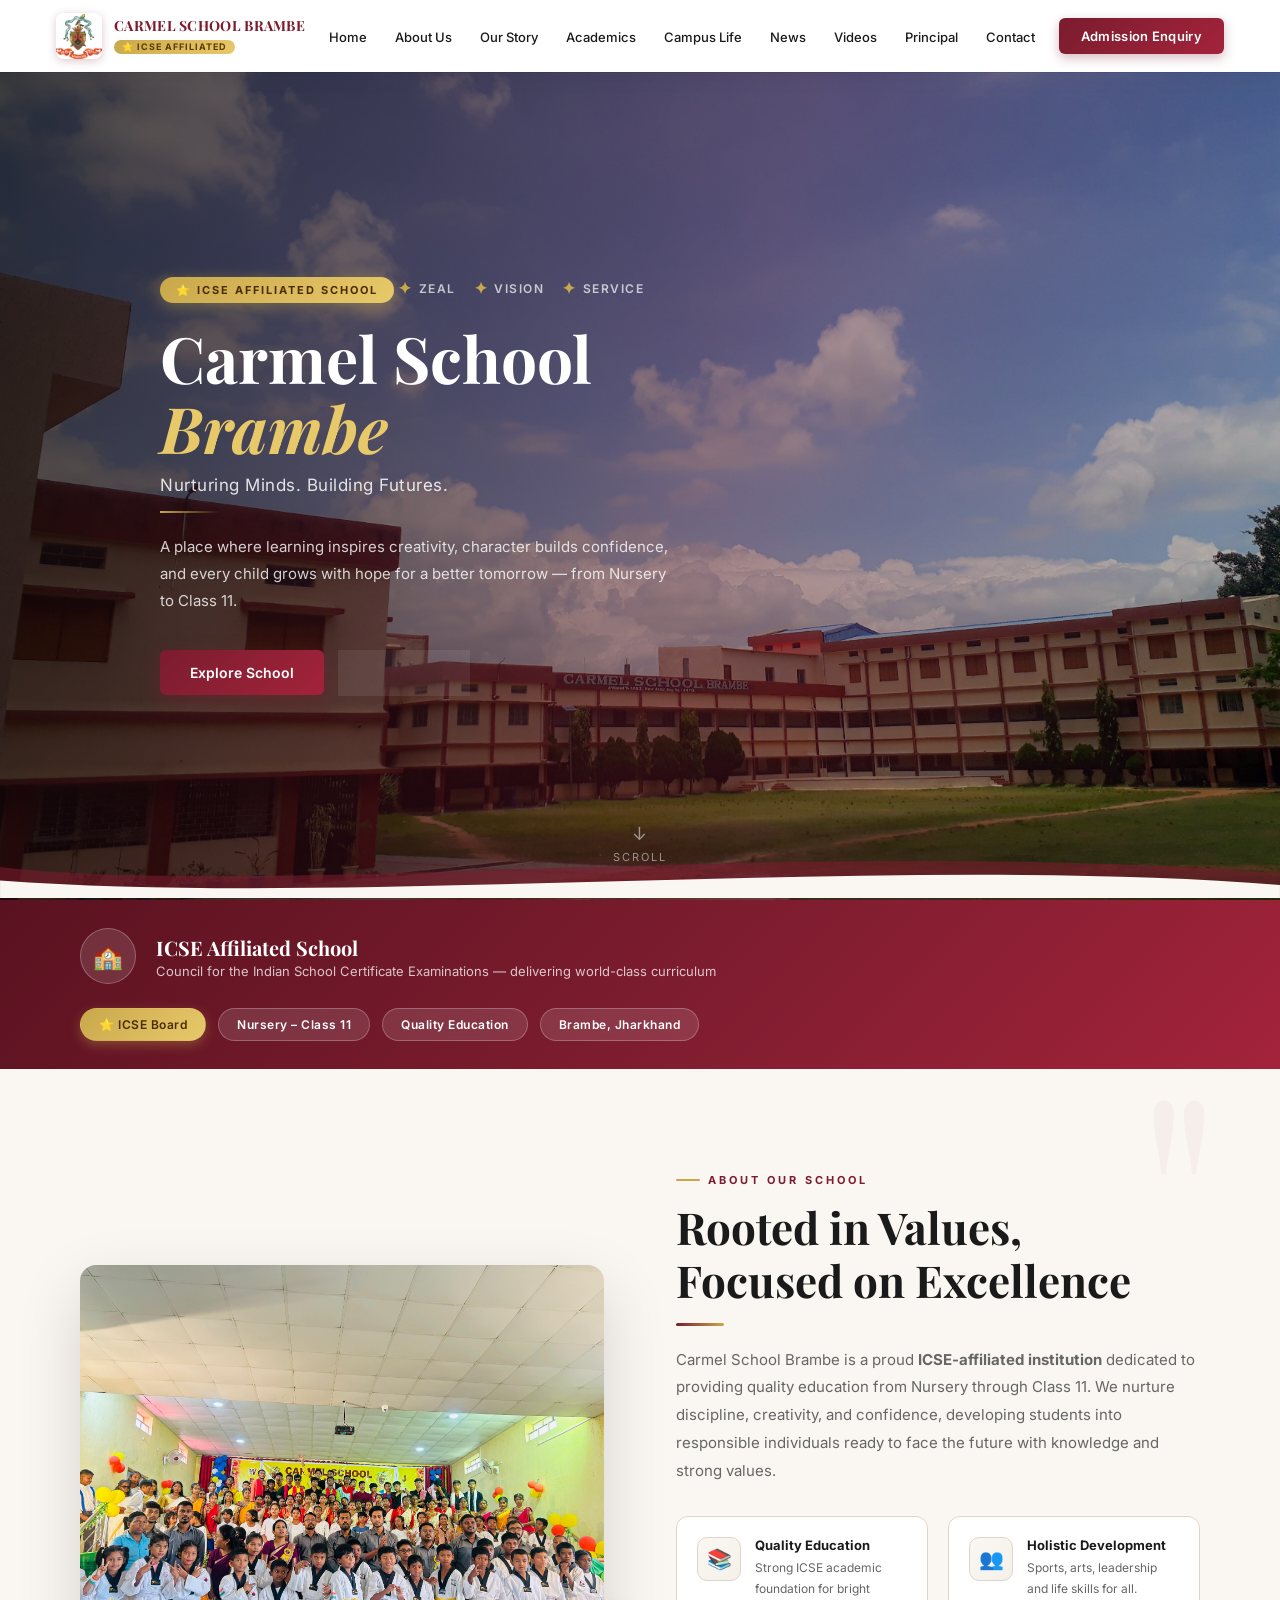
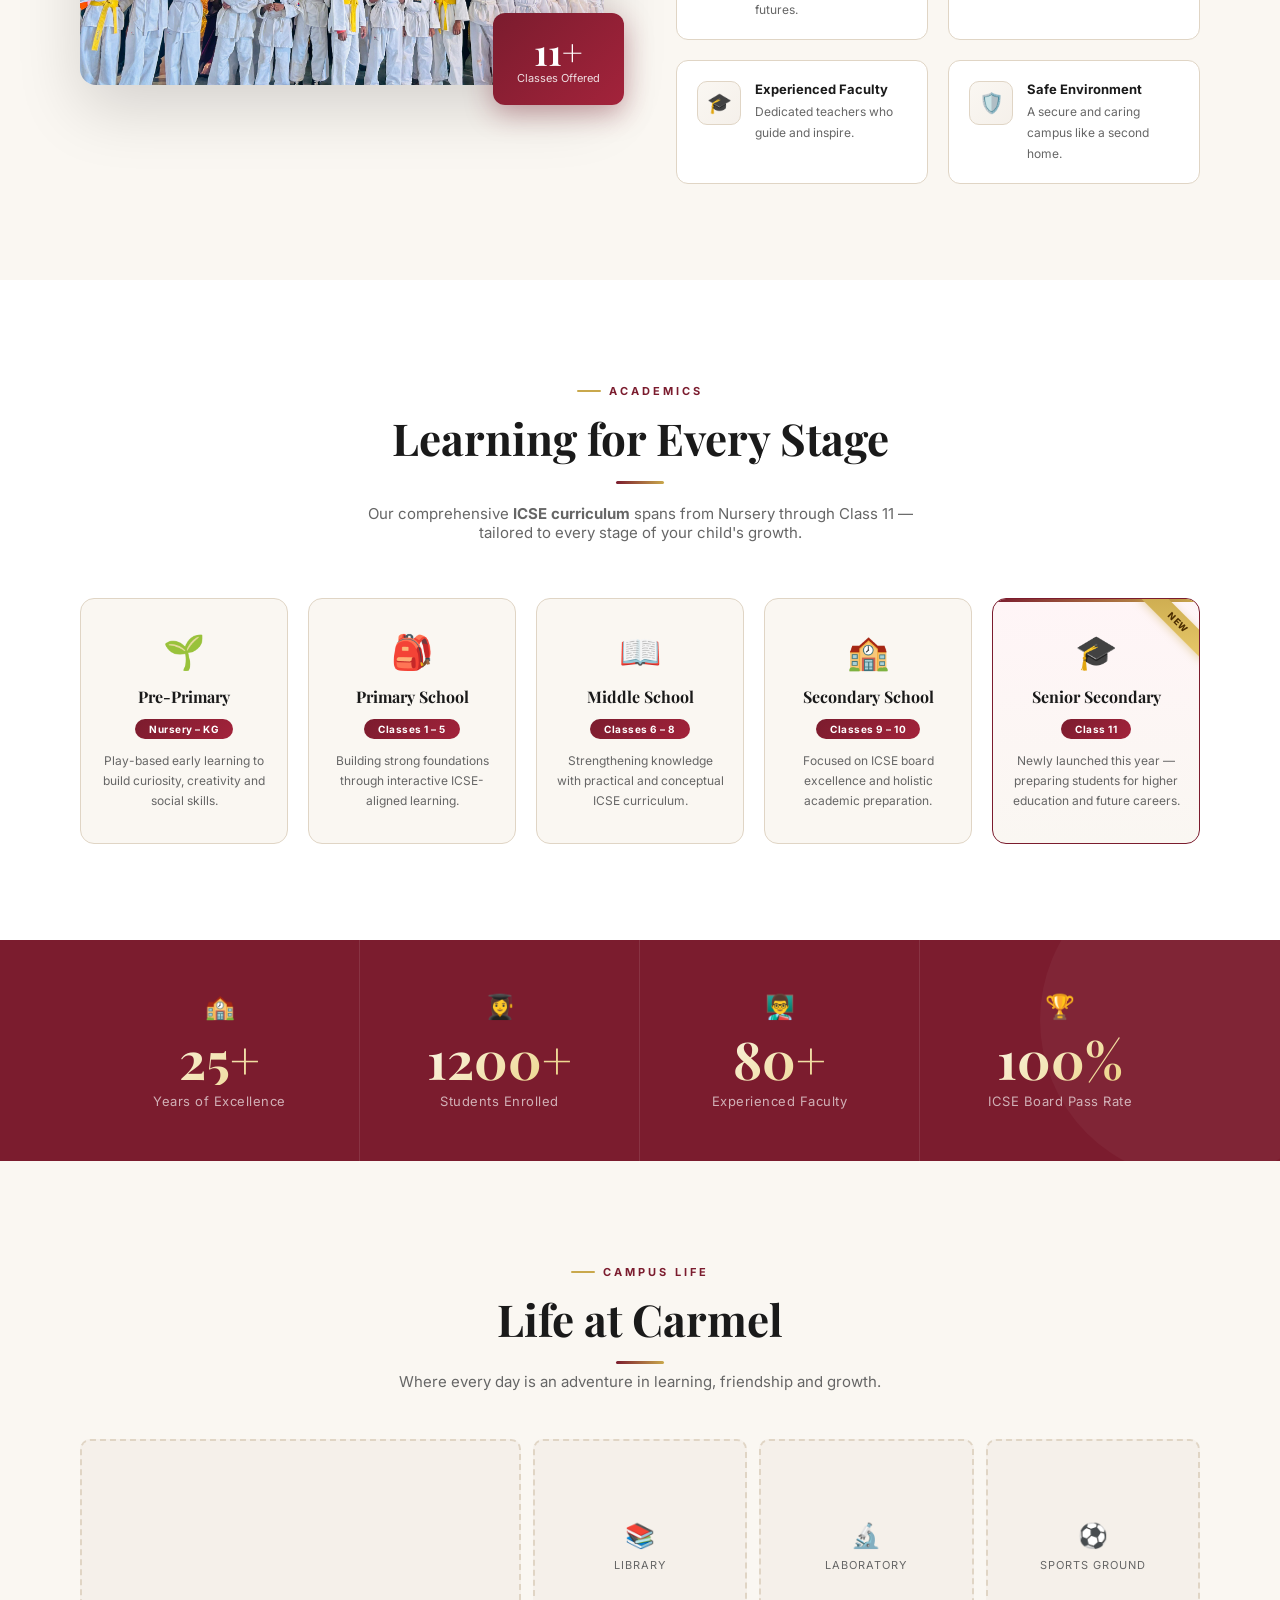
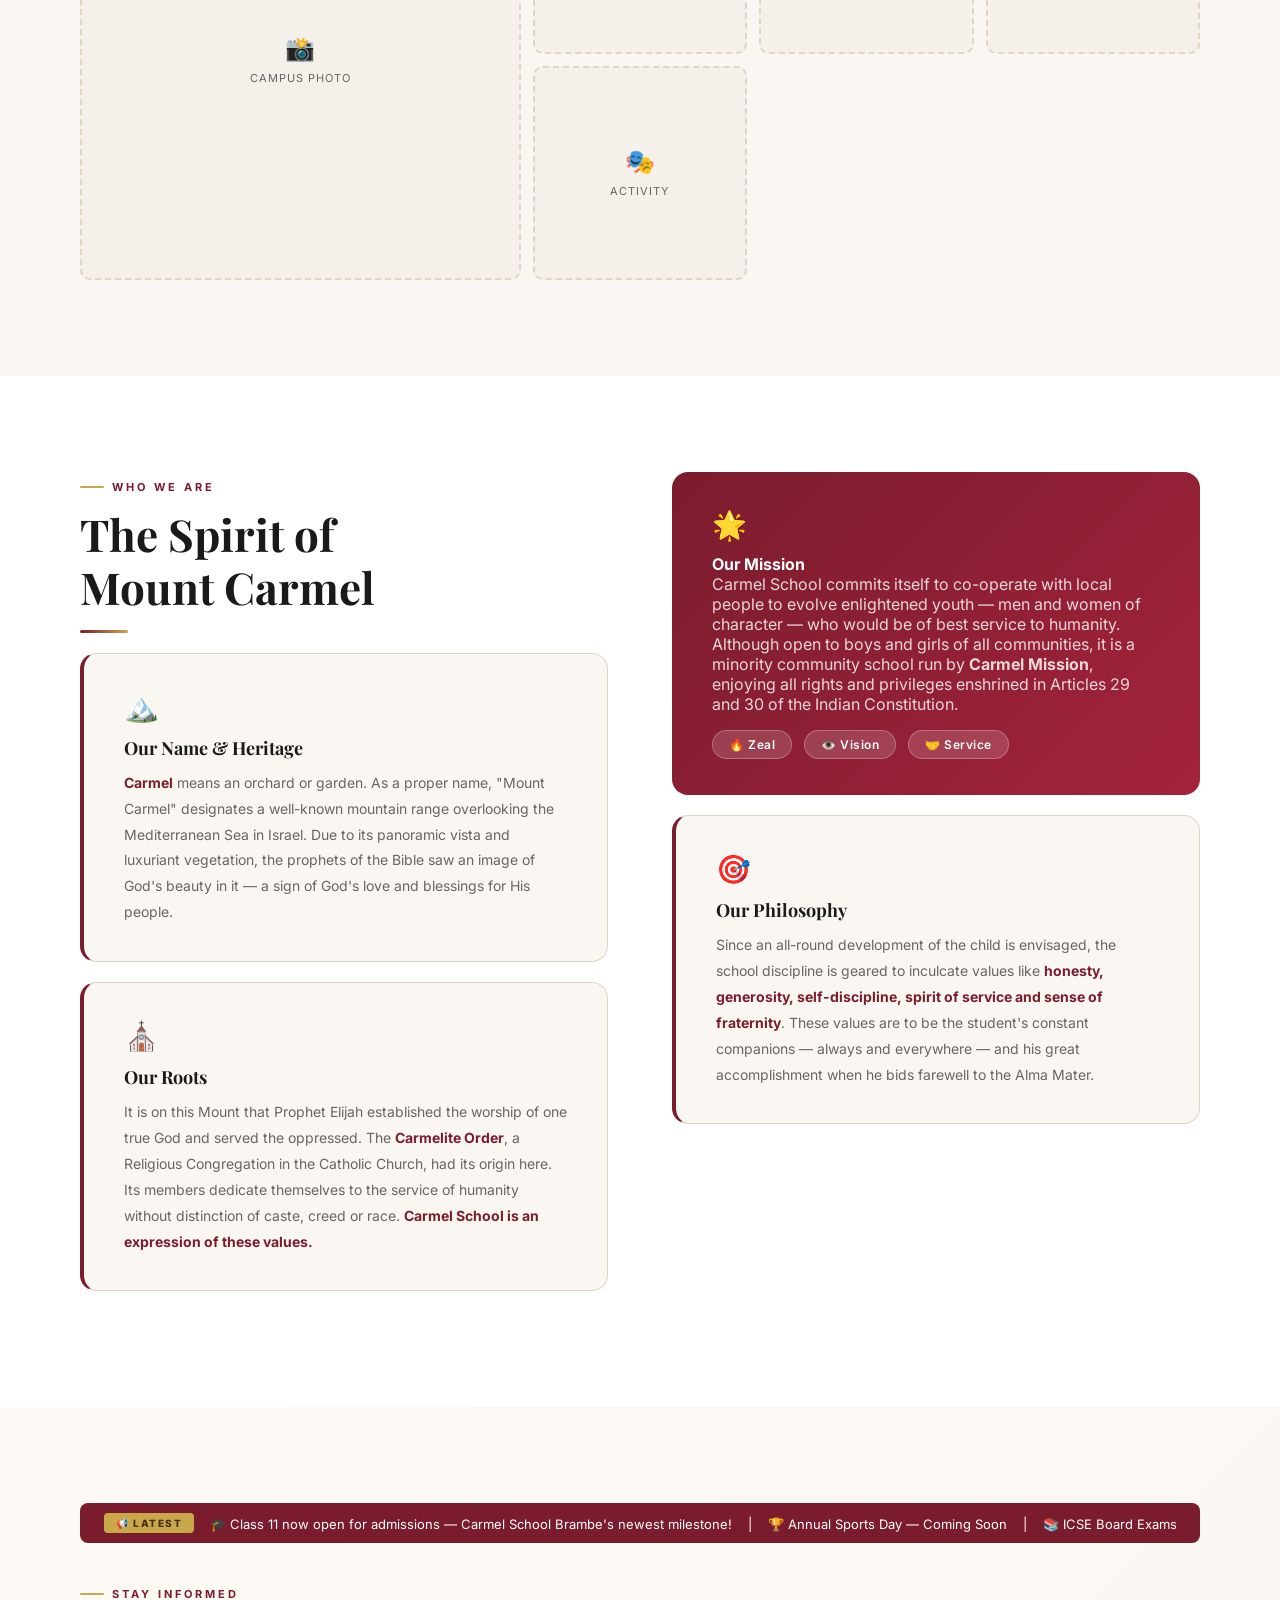
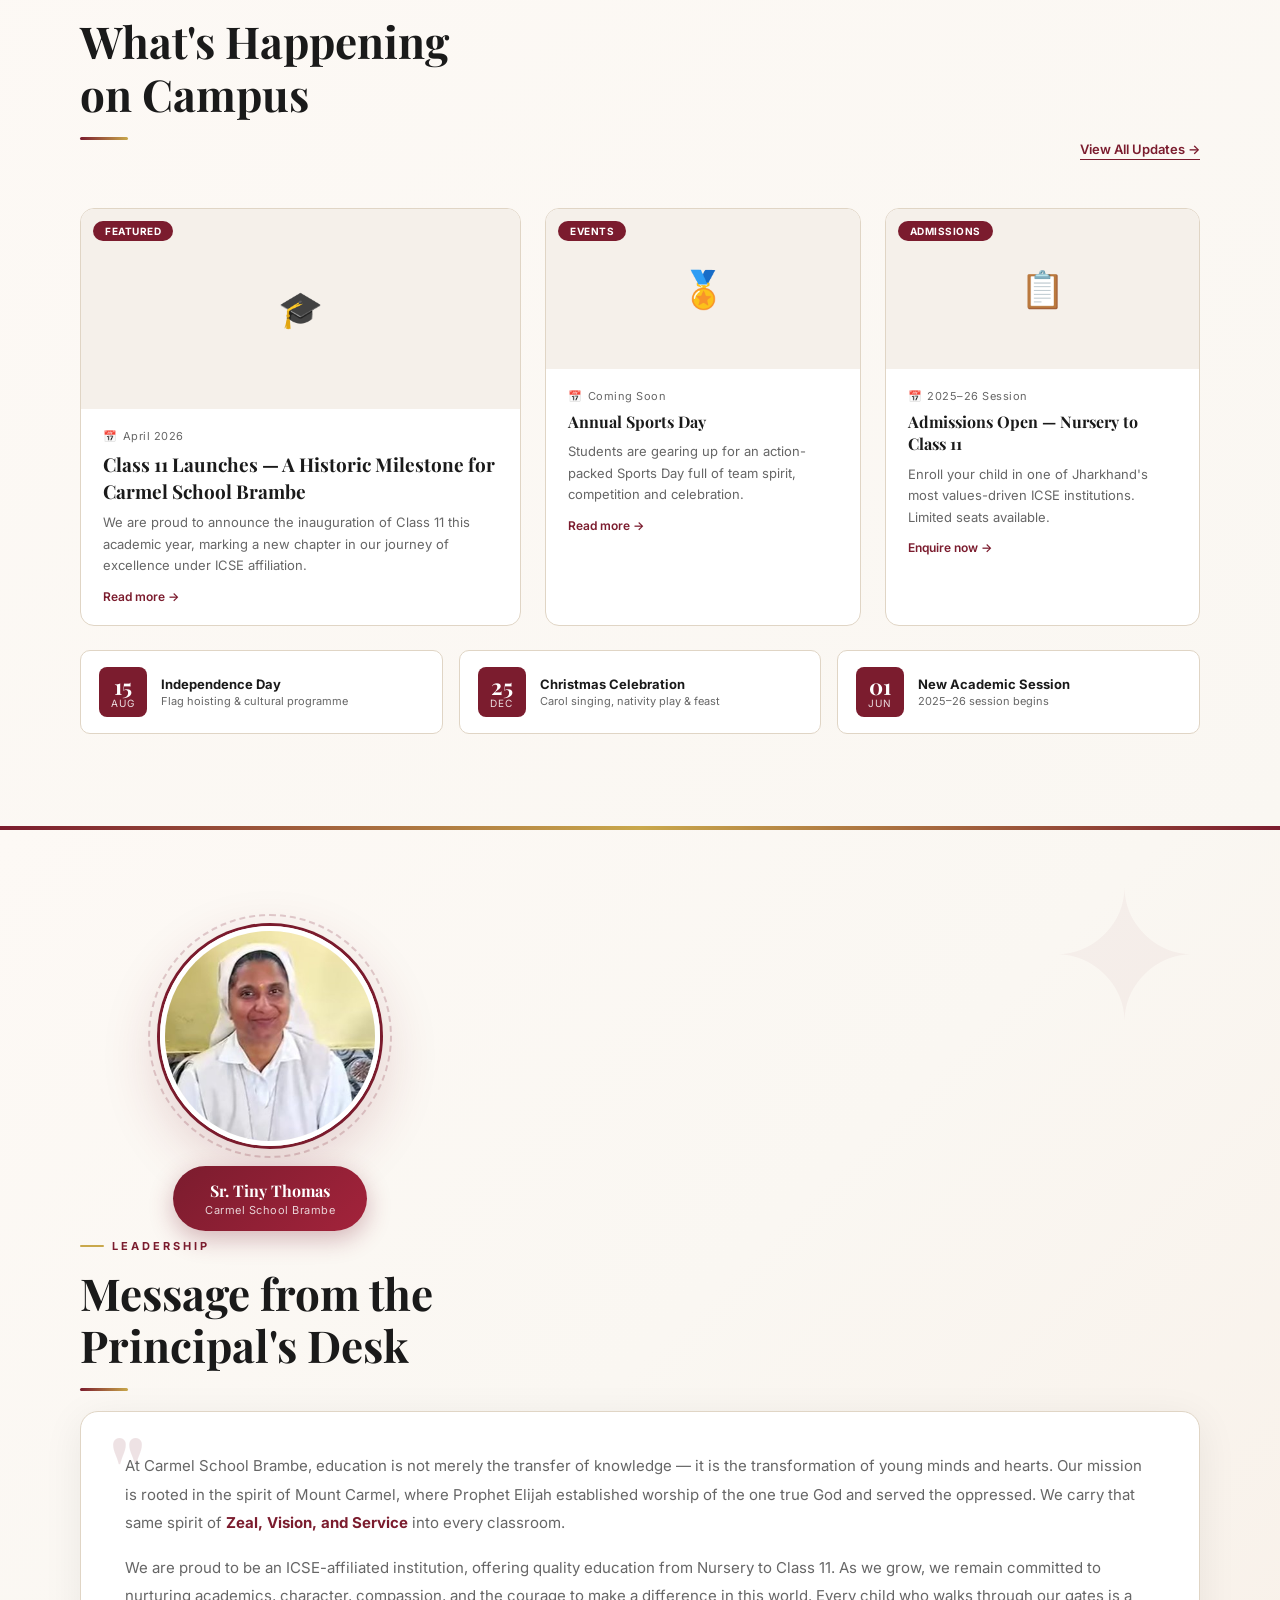
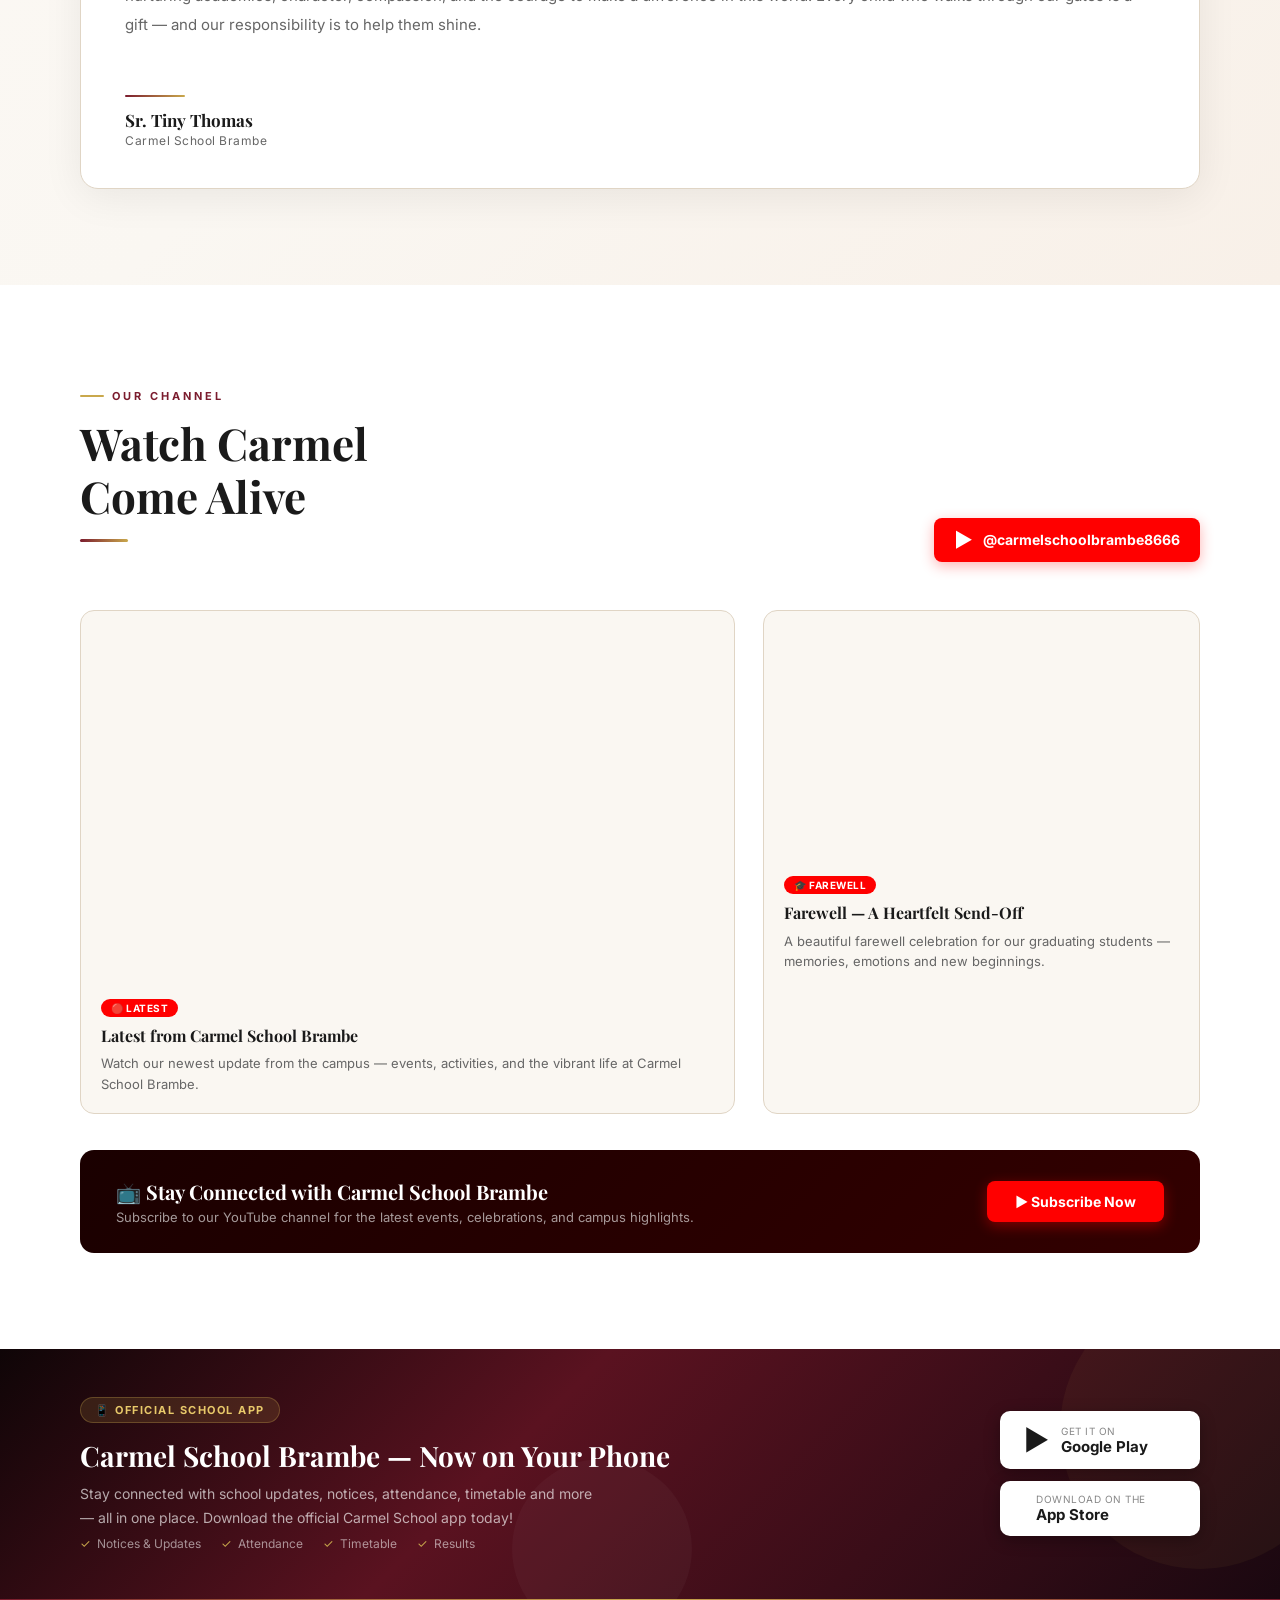
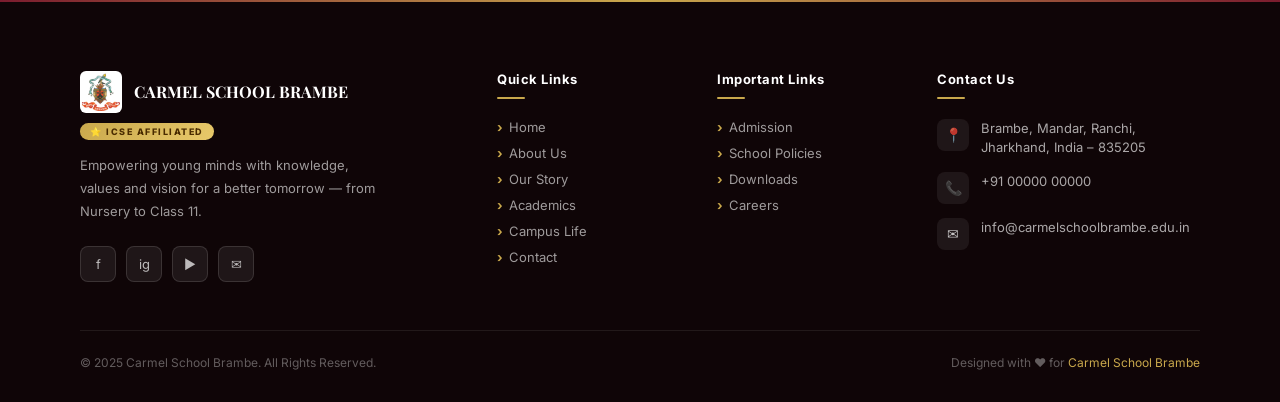
==== index.html @ dbd6d24d "Rename to index.html for GitHub Pages" ====
<!DOCTYPE html>
<html lang="en">
<head>
  <meta charset="UTF-8" />
  <meta name="viewport" content="width=device-width, initial-scale=1.0" />
  <meta name="robots" content="noindex, nofollow" />
  <title>Carmel School Brambe – ICSE | Nurturing Minds. Building Futures.</title>
  <link href="https://fonts.googleapis.com/css2?family=Playfair+Display:ital,wght@0,400;0,600;0,700;1,400&family=Inter:wght@300;400;500;600;700&display=swap" rel="stylesheet" />
  <style>
    *, *::before, *::after { box-sizing: border-box; margin: 0; padding: 0; }
    :root {
      --maroon: #7B1C2E;
      --maroon-dark: #5a1220;
      --maroon-light: #a3233b;
      --gold: #C9A84C;
      --gold-light: #e8c96a;
      --cream: #faf7f2;
      --light-bg: #f5f0ea;
      --text: #1a1a1a;
      --text-light: #666;
      --white: #ffffff;
      --border: #e0d5c5;
    }
    html { scroll-behavior: smooth; }
    body { font-family: 'Inter', sans-serif; color: var(--text); background: var(--white); overflow-x: hidden; }

    /* ── NAVBAR ── */
    nav {
      position: sticky; top: 0; z-index: 1000;
      display: flex; align-items: center; justify-content: space-between;
      padding: 0 56px; height: 72px;
      background: rgba(255,255,255,0.97);
      backdrop-filter: blur(12px);
      box-shadow: 0 1px 0 rgba(0,0,0,0.08), 0 4px 24px rgba(0,0,0,0.05);
    }
    .nav-logo { display: flex; align-items: center; gap: 12px; text-decoration: none; }
    .nav-logo-icon {
      width: 46px; height: 46px; border-radius: 8px; overflow: hidden;
      display: flex; align-items: center; justify-content: center;
      box-shadow: 0 2px 8px rgba(123,28,46,0.25);
    }
    .nav-logo-icon img { width: 100%; height: 100%; object-fit: contain; }
    .nav-logo-text { line-height: 1.2; }
    .nav-logo-text .school-name { font-family: 'Playfair Display', serif; font-size: 14px; font-weight: 700; color: var(--maroon); letter-spacing: 0.3px; }
    .nav-logo-text .tagline { font-size: 10px; color: var(--text-light); }
    .icse-pill-nav {
      display: inline-flex; align-items: center; gap: 4px;
      background: linear-gradient(135deg, var(--gold), var(--gold-light));
      color: #5a3a00; font-size: 9px; font-weight: 700;
      padding: 2px 8px; border-radius: 20px; letter-spacing: 1px;
      margin-top: 3px; text-transform: uppercase;
    }
    .nav-links { display: flex; align-items: center; gap: 28px; list-style: none; }
    .nav-links a {
      text-decoration: none; font-size: 13px; font-weight: 500;
      color: var(--text); position: relative; padding-bottom: 4px; transition: color 0.2s;
    }
    .nav-links a::after {
      content:''; position:absolute; bottom:0; left:0; width:0; height:2px;
      background: var(--maroon); border-radius: 2px; transition: width 0.25s;
    }
    .nav-links a:hover::after, .nav-links a.active::after { width: 100%; }
    .nav-links a:hover, .nav-links a.active { color: var(--maroon); }
    .btn-enquiry {
      background: linear-gradient(135deg, var(--maroon), var(--maroon-light));
      color: var(--white); padding: 10px 22px; border-radius: 6px;
      text-decoration: none; font-size: 13px; font-weight: 600;
      box-shadow: 0 4px 12px rgba(123,28,46,0.3);
      transition: all 0.2s; letter-spacing: 0.3px;
    }
    .btn-enquiry:hover { transform: translateY(-1px); box-shadow: 0 6px 18px rgba(123,28,46,0.4); }

    /* ── HERO ── */
    .hero {
      position: relative; min-height: 92vh;
      display: flex; align-items: center;
      background: url('[data-uri]') center 60% / cover no-repeat;
      overflow: hidden;
    }
    .hero-overlay {
      position: absolute; inset: 0;
      background: linear-gradient(105deg, rgba(10,5,5,0.72) 0%, rgba(90,18,32,0.45) 55%, rgba(0,0,0,0.15) 100%);
    }
    .hero-content { position: relative; z-index: 2; padding: 0 80px; max-width: 680px; }
    .hero-badge {
      display: inline-flex; align-items: center; gap-8px:;
      background: linear-gradient(135deg, var(--gold), var(--gold-light));
      color: #4a2c00; font-size: 11px; font-weight: 700;
      padding: 6px 16px; border-radius: 30px; letter-spacing: 2px;
      text-transform: uppercase; margin-bottom: 20px;
      box-shadow: 0 4px 16px rgba(201,168,76,0.4);
      animation: fadeUp 0.6s ease both;
    }
    .hero-content h1 {
      font-family: 'Playfair Display', serif;
      font-size: clamp(38px, 5.5vw, 64px); font-weight: 700;
      color: var(--white); line-height: 1.1; margin-bottom: 12px;
      animation: fadeUp 0.7s 0.1s ease both;
    }
    .hero-content h1 em { font-style: italic; color: var(--gold-light); }
    .hero-content .subtitle {
      font-size: 17px; font-weight: 400; color: rgba(255,255,255,0.85);
      margin-bottom: 16px; letter-spacing: 0.5px;
      animation: fadeUp 0.7s 0.2s ease both;
    }
    .hero-divider {
      width: 60px; height: 2px;
      background: linear-gradient(to right, var(--gold), transparent);
      margin-bottom: 20px; animation: fadeUp 0.7s 0.25s ease both;
    }
    .hero-content p {
      font-size: 15px; color: rgba(255,255,255,0.8); line-height: 1.8;
      margin-bottom: 36px; animation: fadeUp 0.7s 0.3s ease both; max-width: 520px;
    }
    .hero-btns { display: flex; gap: 14px; animation: fadeUp 0.7s 0.4s ease both; flex-wrap: wrap; }
    .btn-primary {
      background: linear-gradient(135deg, var(--maroon), var(--maroon-light));
      color: var(--white); padding: 14px 30px; border-radius: 6px;
      text-decoration: none; font-size: 14px; font-weight: 600;
      box-shadow: 0 6px 20px rgba(123,28,46,0.45); transition: all 0.2s;
    }
    .btn-primary:hover { transform: translateY(-2px); box-shadow: 0 8px 28px rgba(123,28,46,0.55); }
    .btn-outline {
      border: 1.5px solid rgba(255,255,255,0.7); color: var(--white);
      padding: 13px 28px; border-radius: 6px; text-decoration: none;
      font-size: 14px; font-weight: 500; transition: all 0.2s;
      backdrop-filter: blur(4px); background: rgba(255,255,255,0.08);
    }
    .btn-outline:hover { background: rgba(255,255,255,0.18); border-color: var(--white); }
    .hero-scroll-hint {
      position: absolute; bottom: 36px; left: 50%; transform: translateX(-50%);
      z-index: 2; display: flex; flex-direction: column; align-items: center; gap: 6px;
      color: rgba(255,255,255,0.5); font-size: 11px; letter-spacing: 2px; text-transform: uppercase;
      animation: bounce 2s infinite;
    }
    .hero-scroll-hint span { font-size: 18px; }
    .hero-wave {
      position: absolute; bottom: -2px; left: 0; width: 100%; z-index: 2;
    }
    @keyframes fadeUp { from { opacity:0; transform: translateY(28px); } to { opacity:1; transform: none; } }
    @keyframes bounce { 0%,100% { transform: translateX(-50%) translateY(0); } 50% { transform: translateX(-50%) translateY(-6px); } }

    /* ── ICSE BANNER ── */
    .icse-banner {
      background: linear-gradient(135deg, var(--maroon-dark) 0%, var(--maroon) 50%, var(--maroon-light) 100%);
      padding: 28px 80px;
      display: flex; align-items: center; justify-content: space-between; gap: 24px;
      flex-wrap: wrap;
    }
    .icse-banner-left { display: flex; align-items: center; gap: 20px; }
    .icse-icon {
      width: 56px; height: 56px; background: rgba(255,255,255,0.12);
      border-radius: 50%; display: flex; align-items: center; justify-content: center;
      font-size: 24px; border: 1.5px solid rgba(255,255,255,0.25);
    }
    .icse-banner h3 { font-family: 'Playfair Display', serif; font-size: 20px; color: var(--white); margin-bottom: 2px; }
    .icse-banner p { font-size: 13px; color: rgba(255,255,255,0.75); }
    .icse-badges { display: flex; gap: 12px; flex-wrap: wrap; }
    .icse-badge {
      background: rgba(255,255,255,0.12); border: 1px solid rgba(255,255,255,0.25);
      color: var(--white); font-size: 12px; font-weight: 600;
      padding: 8px 18px; border-radius: 30px; letter-spacing: 0.5px;
      backdrop-filter: blur(4px);
    }
    .icse-badge.gold {
      background: linear-gradient(135deg, var(--gold), var(--gold-light));
      color: #4a2c00; border-color: transparent;
      box-shadow: 0 4px 12px rgba(201,168,76,0.35);
    }

    /* ── SECTIONS SHARED ── */
    section { padding: 96px 80px; }
    .section-label {
      display: inline-flex; align-items: center; gap: 8px;
      font-size: 11px; font-weight: 700; letter-spacing: 3px;
      text-transform: uppercase; color: var(--maroon); margin-bottom: 14px;
    }
    .section-label::before {
      content:''; display:inline-block; width:24px; height:2px; background: var(--gold); border-radius: 2px;
    }
    h2.section-title {
      font-family: 'Playfair Display', serif;
      font-size: clamp(28px, 3.5vw, 44px); font-weight: 700;
      color: var(--text); line-height: 1.2; margin-bottom: 16px;
    }
    .title-underline {
      width: 48px; height: 3px; border-radius: 2px;
      background: linear-gradient(to right, var(--maroon), var(--gold));
      margin-bottom: 20px;
    }

    /* ── ABOUT ── */
    .about { background: var(--cream); position: relative; overflow: hidden; }
    .about::before {
      content: '"'; position: absolute; top: -20px; right: 60px;
      font-family: 'Playfair Display', serif; font-size: 280px; color: rgba(123,28,46,0.04);
      line-height: 1; pointer-events: none;
    }
    .about-inner { display: grid; grid-template-columns: 1fr 1fr; gap: 72px; align-items: center; position: relative; }
    .about-image-wrap { position: relative; }
    .about-image {
      border-radius: 16px; overflow: hidden; height: 420px;
      box-shadow: 0 24px 64px rgba(0,0,0,0.15);
    }
    .about-image img { width: 100%; height: 100%; object-fit: cover; }
    .about-image-badge {
      position: absolute; bottom: -20px; right: -20px;
      background: linear-gradient(135deg, var(--maroon), var(--maroon-light));
      color: var(--white); padding: 20px 24px; border-radius: 12px;
      box-shadow: 0 8px 28px rgba(123,28,46,0.4); text-align: center;
    }
    .about-image-badge .num { font-family: 'Playfair Display', serif; font-size: 36px; font-weight: 700; line-height: 1; }
    .about-image-badge .lbl { font-size: 11px; opacity: 0.85; margin-top: 2px; }
    .about-text p { font-size: 15px; color: var(--text-light); line-height: 1.85; margin-bottom: 32px; }
    .about-features { display: grid; grid-template-columns: 1fr 1fr; gap: 20px; }
    .feature-item {
      background: var(--white); padding: 20px; border-radius: 12px;
      border: 1px solid var(--border); transition: all 0.25s;
      display: flex; align-items: flex-start; gap: 14px;
    }
    .feature-item:hover { transform: translateY(-3px); box-shadow: 0 8px 24px rgba(0,0,0,0.08); border-color: var(--maroon); }
    .feature-icon {
      width: 44px; height: 44px; background: linear-gradient(135deg, var(--cream), var(--light-bg));
      border-radius: 10px; display: flex; align-items: center; justify-content: center;
      font-size: 20px; flex-shrink: 0; border: 1px solid var(--border);
    }
    .feature-item strong { font-size: 13px; font-weight: 700; color: var(--text); display: block; margin-bottom: 3px; }
    .feature-item span { font-size: 12px; color: var(--text-light); line-height: 1.5; }

    /* ── ACADEMICS ── */
    .academics { background: var(--white); text-align: center; }
    .academics-header { max-width: 600px; margin: 0 auto 56px; }
    .academics-header .title-underline { margin: 0 auto 20px; }
    .academics-grid { display: grid; grid-template-columns: repeat(5, 1fr); gap: 20px; margin-bottom: 0; }
    .academic-card {
      background: var(--cream); border-radius: 14px; padding: 32px 18px;
      text-align: center; border: 1.5px solid var(--border);
      transition: all 0.25s; position: relative; overflow: hidden;
    }
    .academic-card::before {
      content:''; position:absolute; top:0; left:0; right:0; height:3px;
      background: linear-gradient(to right, var(--maroon), var(--gold));
      opacity: 0; transition: opacity 0.25s;
    }
    .academic-card:hover { transform: translateY(-5px); box-shadow: 0 16px 40px rgba(0,0,0,0.1); border-color: var(--maroon); }
    .academic-card:hover::before { opacity: 1; }
    .academic-card.new-card { border-color: var(--maroon); background: linear-gradient(to bottom, #fff5f7, var(--cream)); }
    .academic-card.new-card::before { opacity: 1; }
    .new-ribbon {
      position: absolute; top: 14px; right: -24px;
      background: linear-gradient(135deg, var(--gold), var(--gold-light));
      color: #4a2c00; font-size: 9px; font-weight: 800;
      padding: 4px 32px; transform: rotate(45deg);
      letter-spacing: 1px; text-transform: uppercase;
      box-shadow: 0 2px 8px rgba(201,168,76,0.4);
    }
    .card-icon { font-size: 34px; margin-bottom: 14px; }
    .academic-card h3 { font-family: 'Playfair Display', serif; font-size: 16px; font-weight: 700; margin-bottom: 10px; color: var(--text); }
    .class-badge {
      display: inline-block;
      background: linear-gradient(135deg, var(--maroon), var(--maroon-light));
      color: var(--white); font-size: 10px; font-weight: 700;
      padding: 4px 14px; border-radius: 20px; margin-bottom: 12px; letter-spacing: 0.5px;
    }
    .academic-card p { font-size: 12px; color: var(--text-light); line-height: 1.65; }

    /* ── STATS ── */
    .stats-section { background: var(--maroon); padding: 0 80px; position: relative; overflow: hidden; }
    .stats-section::before {
      content:''; position:absolute; top:-80px; right:-80px;
      width:320px; height:320px; border-radius:50%;
      background: rgba(255,255,255,0.04);
    }
    .stats-inner { display: grid; grid-template-columns: repeat(4,1fr); }
    .stat-item {
      padding: 52px 24px; text-align: center;
      border-right: 1px solid rgba(255,255,255,0.1); position: relative;
    }
    .stat-item:last-child { border-right: none; }
    .stat-num {
      font-family: 'Playfair Display', serif; font-size: 52px; font-weight: 700;
      color: var(--white); line-height: 1;
      background: linear-gradient(135deg, #fff, var(--gold-light));
      -webkit-background-clip: text; -webkit-text-fill-color: transparent; background-clip: text;
    }
    .stat-label { font-size: 13px; color: rgba(255,255,255,0.65); margin-top: 8px; letter-spacing: 0.5px; }
    .stat-icon { font-size: 24px; margin-bottom: 12px; }

    /* ── CAMPUS LIFE ── */
    .campus { background: var(--cream); }
    .campus-header { text-align: center; margin-bottom: 48px; }
    .campus-header .title-underline { margin: 0 auto; }
    .gallery-grid { display: grid; grid-template-columns: repeat(5,1fr); gap: 12px; }
    .gallery-item {
      background: var(--light-bg); border-radius: 10px;
      aspect-ratio: 1; overflow: hidden; position: relative;
      border: 2px dashed var(--border); cursor: pointer;
      transition: transform 0.25s, box-shadow 0.25s;
    }
    .gallery-item:first-child { grid-column: span 2; grid-row: span 2; aspect-ratio: auto; }
    .gallery-item:hover { transform: scale(1.02); box-shadow: 0 8px 24px rgba(0,0,0,0.12); }
    .gallery-item img { width: 100%; height: 100%; object-fit: cover; display: block; }
    .gallery-placeholder {
      width: 100%; height: 100%; min-height: 160px;
      display: flex; flex-direction: column; align-items: center; justify-content: center; gap: 8px;
    }
    .gallery-placeholder span { font-size: 24px; }
    .gallery-placeholder p { font-size: 11px; color: var(--text-light); letter-spacing: 1px; text-transform: uppercase; }
    .gallery-overlay {
      position: absolute; inset: 0; background: rgba(123,28,46,0.7);
      display: flex; align-items: center; justify-content: center;
      opacity: 0; transition: opacity 0.25s;
    }
    .gallery-item:hover .gallery-overlay { opacity: 1; }
    .gallery-overlay span { font-size: 28px; }

    /* ── FOOTER ── */
    footer {
      background: #0f0507;
      color: rgba(255,255,255,0.75); padding: 72px 80px 32px;
      position: relative; overflow: hidden;
    }
    footer::before {
      content:''; position:absolute; top:0; left:0; right:0; height:3px;
      background: linear-gradient(to right, var(--maroon), var(--gold), var(--maroon));
    }
    .footer-grid { display: grid; grid-template-columns: 2.2fr 1fr 1fr 1.6fr; gap: 56px; margin-bottom: 48px; }
    .footer-brand .logo-row { display: flex; align-items: center; gap: 12px; margin-bottom: 6px; }
    .footer-brand .logo-row img { width: 42px; height: 42px; object-fit: contain; border-radius: 6px; background: white; padding: 2px; }
    .footer-brand .school-name { font-family: 'Playfair Display', serif; font-size: 16px; font-weight: 700; color: var(--white); }
    .footer-brand .icse-tag {
      display: inline-block; background: linear-gradient(135deg, var(--gold), var(--gold-light));
      color: #4a2c00; font-size: 9px; font-weight: 800;
      padding: 3px 10px; border-radius: 20px; letter-spacing: 1.5px; margin-bottom: 14px;
    }
    .footer-brand p { font-size: 13px; line-height: 1.8; color: rgba(255,255,255,0.6); margin-bottom: 22px; max-width: 300px; }
    .social-links { display: flex; gap: 10px; }
    .social-link {
      width: 36px; height: 36px;
      background: rgba(255,255,255,0.07); border: 1px solid rgba(255,255,255,0.12);
      border-radius: 8px; display: flex; align-items: center; justify-content: center;
      font-size: 13px; text-decoration: none; color: rgba(255,255,255,0.7);
      transition: all 0.2s;
    }
    .social-link:hover { background: var(--maroon); border-color: var(--maroon); color: var(--white); transform: translateY(-2px); }
    .footer-col h4 { font-size: 13px; font-weight: 700; color: var(--white); margin-bottom: 20px; letter-spacing: 0.5px; position: relative; padding-bottom: 12px; }
    .footer-col h4::after { content:''; position:absolute; bottom:0; left:0; width:28px; height:2px; background: var(--gold); border-radius:2px; }
    .footer-col ul { list-style: none; }
    .footer-col ul li { margin-bottom: 10px; }
    .footer-col ul li a {
      text-decoration: none; font-size: 13px; color: rgba(255,255,255,0.6);
      transition: all 0.2s; display: flex; align-items: center; gap: 6px;
    }
    .footer-col ul li a::before { content:'›'; color: var(--gold); font-weight: 700; }
    .footer-col ul li a:hover { color: var(--white); padding-left: 4px; }
    .contact-item { display: flex; gap: 12px; align-items: flex-start; margin-bottom: 14px; }
    .contact-icon {
      width: 32px; height: 32px; background: rgba(255,255,255,0.07);
      border-radius: 8px; display: flex; align-items: center; justify-content: center;
      font-size: 14px; flex-shrink: 0;
    }
    .contact-item p { font-size: 13px; color: rgba(255,255,255,0.65); line-height: 1.5; }
    .footer-bottom {
      border-top: 1px solid rgba(255,255,255,0.08); padding-top: 24px;
      display: flex; justify-content: space-between; align-items: center;
      font-size: 12px; color: rgba(255,255,255,0.35);
    }
    .footer-bottom a { color: var(--gold); text-decoration: none; }

    /* ── RESPONSIVE ── */
    @media (max-width: 1024px) {
      nav, section, footer { padding-left: 32px; padding-right: 32px; }
      .icse-banner, .stats-section { padding-left: 32px; padding-right: 32px; }
      .hero-content { padding: 0 40px; }
      .about-inner { gap: 40px; }
      .academics-grid { grid-template-columns: repeat(3,1fr); }
      .stats-inner { grid-template-columns: repeat(2,1fr); }
      .footer-grid { grid-template-columns: 1fr 1fr; gap: 36px; }
    }
    @media (max-width: 768px) {
      nav { padding: 0 20px; }
      .nav-links { display: none; }
      section { padding: 60px 20px; }
      .hero-content { padding: 0 24px; }
      .icse-banner { padding: 24px 20px; flex-direction: column; text-align: center; }
      .about-inner { grid-template-columns: 1fr; }
      .about-image-badge { right: 10px; bottom: -16px; }
      .academics-grid { grid-template-columns: repeat(2,1fr); }
      .stats-inner { grid-template-columns: repeat(2,1fr); }
      .stats-section { padding: 0 20px; }
      .gallery-grid { grid-template-columns: repeat(3,1fr); }
      .gallery-item:first-child { grid-column: span 1; grid-row: span 1; }
      .footer-grid { grid-template-columns: 1fr; gap: 32px; }
      footer { padding: 48px 20px 28px; }
      .footer-bottom { flex-direction: column; gap: 8px; text-align: center; }
    }

    /* ── PRINCIPAL SECTION ── */
    .principal-section {
      background: linear-gradient(135deg, #fdf9f5 0%, var(--cream) 50%, #f8f0e8 100%);
      padding: 96px 80px; position: relative; overflow: hidden;
    }
    .principal-section::before {
      content: '✦'; position: absolute; top: 40px; right: 80px;
      font-size: 180px; color: rgba(123,28,46,0.04); line-height: 1; pointer-events: none;
      font-family: serif;
    }
    .principal-inner { display: grid; grid-template-columns: 380px 1fr; gap: 80px; align-items: center; }
    .principal-image-col { display: flex; flex-direction: column; align-items: center; gap: 32px; }
    .principal-photo-wrap { position: relative; display: flex; flex-direction: column; align-items: center; }
    .principal-photo-ring {
      position: absolute; top: -12px; left: 50%; transform: translateX(-50%);
      width: 244px; height: 244px; border-radius: 50%;
      border: 2px dashed rgba(123,28,46,0.2);
      animation: spin 20s linear infinite;
    }
    .principal-photo {
      width: 220px; height: 220px; border-radius: 50%; overflow: hidden;
      border: 5px solid var(--white);
      box-shadow: 0 20px 60px rgba(123,28,46,0.2), 0 0 0 3px var(--maroon);
      position: relative; z-index: 1;
    }
    .principal-photo img { width: 100%; height: 100%; object-fit: cover; object-position: top; }
    .principal-name-card {
      margin-top: 20px; background: linear-gradient(135deg, var(--maroon), var(--maroon-light));
      color: var(--white); padding: 14px 32px; border-radius: 40px; text-align: center;
      box-shadow: 0 8px 24px rgba(123,28,46,0.3); position: relative; z-index: 1;
    }
    .pname { font-family: 'Playfair Display', serif; font-size: 16px; font-weight: 700; }
    .prole { font-size: 11px; opacity: 0.8; margin-top: 2px; letter-spacing: 0.5px; }
    .motto-block {
      background: var(--white); border-radius: 16px; padding: 24px 32px;
      border: 1px solid var(--border); text-align: center; width: 100%;
      box-shadow: 0 4px 20px rgba(0,0,0,0.06);
    }
    .motto-label {
      font-size: 10px; font-weight: 700; letter-spacing: 3px; text-transform: uppercase;
      color: var(--text-light); margin-bottom: 14px;
    }
    .motto-words { display: flex; align-items: center; justify-content: center; gap: 10px; }
    .motto-word { display: flex; flex-direction: column; align-items: center; gap: 4px; }
    .mw-icon { font-size: 20px; }
    .mw-text {
      font-family: 'Playfair Display', serif; font-size: 15px; font-weight: 700;
      color: var(--maroon); letter-spacing: 0.5px;
    }
    .motto-sep { font-size: 20px; color: var(--gold); font-weight: 700; margin-bottom: 16px; }
    .message-card {
      background: var(--white); border-radius: 18px; padding: 40px 44px;
      border: 1px solid var(--border); position: relative;
      box-shadow: 0 8px 40px rgba(0,0,0,0.07);
    }
    .quote-mark {
      font-family: 'Playfair Display', serif; font-size: 100px; line-height: 0.6;
      color: var(--maroon); opacity: 0.12; position: absolute; top: 28px; left: 28px;
      font-weight: 700;
    }
    .message-text {
      font-size: 15px; color: var(--text-light); line-height: 1.9;
      position: relative; z-index: 1;
    }
    .message-text strong { color: var(--maroon); }
    .message-sig { margin-top: 32px; padding-top: 24px; }
    .sig-line { width: 60px; height: 2px; background: linear-gradient(to right, var(--maroon), var(--gold)); border-radius: 2px; margin-bottom: 12px; }
    .sig-name { font-family: 'Playfair Display', serif; font-size: 17px; font-weight: 700; color: var(--text); }
    .sig-school { font-size: 12px; color: var(--text-light); margin-top: 2px; letter-spacing: 0.5px; }
    @keyframes spin { from { transform: translateX(-50%) rotate(0deg); } to { transform: translateX(-50%) rotate(360deg); } }
    @media (max-width: 1024px) {
      .principal-inner { grid-template-columns: 1fr; gap: 48px; }
      .principal-image-col { flex-direction: row; flex-wrap: wrap; justify-content: center; }
      .principal-section { padding: 60px 32px; }
    }
    @media (max-width: 768px) {
      .principal-inner { grid-template-columns: 1fr; }
      .principal-image-col { flex-direction: column; }
      .principal-section { padding: 60px 20px; }
      .message-card { padding: 28px 24px; }
    }


    /* ── SCHOOL INFO SECTION ── */
    .school-info {
      background: var(--white); padding: 96px 80px; position: relative; overflow: hidden;
    }
    .school-info-inner { display: grid; grid-template-columns: 1fr 1fr; gap: 64px; align-items: start; }
    .info-left {}
    .info-right {}
    .info-card {
      background: var(--cream); border-radius: 16px; padding: 36px 40px;
      border: 1px solid var(--border); margin-bottom: 20px;
      border-left: 4px solid var(--maroon);
      transition: box-shadow 0.25s;
    }
    .info-card:hover { box-shadow: 0 8px 32px rgba(0,0,0,0.08); }
    .info-card-icon { font-size: 28px; margin-bottom: 12px; }
    .info-card h4 { font-family: 'Playfair Display', serif; font-size: 18px; font-weight: 700; color: var(--text); margin-bottom: 10px; }
    .info-card p { font-size: 14px; color: var(--text-light); line-height: 1.85; }
    .info-card p strong { color: var(--maroon); }
    .info-highlight {
      background: linear-gradient(135deg, var(--maroon), var(--maroon-light));
      color: var(--white); border-radius: 16px; padding: 36px 40px;
      border-left: none; margin-bottom: 20px;
    }
    .info-highlight h4 { color: var(--white); }
    .info-highlight p { color: rgba(255,255,255,0.82); }
    .info-values { display: flex; gap: 12px; margin-top: 16px; flex-wrap: wrap; }
    .val-chip {
      background: rgba(255,255,255,0.15); border: 1px solid rgba(255,255,255,0.25);
      color: var(--white); font-size: 12px; font-weight: 600;
      padding: 6px 16px; border-radius: 30px; letter-spacing: 0.5px;
      display: flex; align-items: center; gap: 6px;
    }

    /* ── STAY INFORMED / NEWS SECTION ── */
    .news-section {
      background: linear-gradient(135deg, #fdf9f5, var(--cream));
      padding: 96px 80px; position: relative;
    }
    .news-section::after {
      content:''; position:absolute; bottom:0; left:0; right:0; height:4px;
      background: linear-gradient(to right, var(--maroon), var(--gold), var(--maroon));
    }
    .news-header { display: flex; justify-content: space-between; align-items: flex-end; margin-bottom: 48px; }
    .news-header-left {}
    .news-header-right a {
      display: inline-flex; align-items: center; gap: 6px;
      color: var(--maroon); font-size: 13px; font-weight: 600;
      text-decoration: none; border-bottom: 1px solid var(--maroon); padding-bottom: 2px;
      transition: gap 0.2s;
    }
    .news-header-right a:hover { gap: 10px; }
    .news-ticker {
      background: var(--maroon); color: var(--white);
      padding: 10px 24px; border-radius: 8px; display: flex;
      align-items: center; gap: 16px; margin-bottom: 36px; overflow: hidden;
    }
    .ticker-label {
      background: var(--gold); color: #4a2c00;
      font-size: 10px; font-weight: 800; padding: 4px 12px; border-radius: 4px;
      letter-spacing: 1.5px; white-space: nowrap; text-transform: uppercase; flex-shrink: 0;
    }
    .ticker-track { overflow: hidden; flex: 1; }
    .ticker-content {
      display: inline-block; white-space: nowrap; font-size: 13px;
      animation: ticker 22s linear infinite;
    }
    @keyframes ticker {
      0% { transform: translateX(100%); }
      100% { transform: translateX(-100%); }
    }
    .news-grid { display: grid; grid-template-columns: 1.4fr 1fr 1fr; gap: 24px; }
    .news-card {
      background: var(--white); border-radius: 14px; overflow: hidden;
      border: 1px solid var(--border); transition: all 0.25s;
    }
    .news-card:hover { transform: translateY(-4px); box-shadow: 0 12px 36px rgba(0,0,0,0.1); }
    .news-card-img {
      height: 160px; background: var(--light-bg);
      display: flex; align-items: center; justify-content: center;
      position: relative; overflow: hidden;
    }
    .news-card-img.featured { height: 200px; }
    .news-card-img span { font-size: 36px; }
    .news-card-tag {
      position: absolute; top: 12px; left: 12px;
      background: var(--maroon); color: var(--white);
      font-size: 10px; font-weight: 700; padding: 4px 12px; border-radius: 20px;
      letter-spacing: 0.5px; text-transform: uppercase;
    }
    .news-card-body { padding: 20px 22px; }
    .news-date { font-size: 11px; color: var(--text-light); margin-bottom: 8px; letter-spacing: 0.5px; display: flex; align-items: center; gap: 5px; }
    .news-date::before { content: '📅'; font-size: 11px; }
    .news-card h4 { font-family: 'Playfair Display', serif; font-size: 16px; font-weight: 700; color: var(--text); margin-bottom: 8px; line-height: 1.4; }
    .news-card.featured h4 { font-size: 19px; }
    .news-card p { font-size: 13px; color: var(--text-light); line-height: 1.65; }
    .news-card-link {
      display: inline-flex; align-items: center; gap: 4px;
      color: var(--maroon); font-size: 12px; font-weight: 600;
      text-decoration: none; margin-top: 12px;
    }
    .news-card-link:hover { gap: 8px; }
    .events-row { display: grid; grid-template-columns: repeat(3,1fr); gap: 16px; margin-top: 24px; }
    .event-chip {
      background: var(--white); border-radius: 10px; padding: 16px 18px;
      border: 1px solid var(--border); display: flex; align-items: center; gap: 14px;
      transition: all 0.2s;
    }
    .event-chip:hover { border-color: var(--maroon); box-shadow: 0 4px 16px rgba(0,0,0,0.07); }
    .event-date-box {
      background: var(--maroon); color: var(--white); border-radius: 8px;
      padding: 8px 12px; text-align: center; flex-shrink: 0; min-width: 48px;
    }
    .event-date-box .eday { font-family: 'Playfair Display', serif; font-size: 22px; font-weight: 700; line-height: 1; }
    .event-date-box .emon { font-size: 10px; text-transform: uppercase; letter-spacing: 1px; opacity: 0.85; }
    .event-info h5 { font-size: 13px; font-weight: 700; color: var(--text); margin-bottom: 2px; }
    .event-info p { font-size: 11px; color: var(--text-light); }

    @media (max-width: 1024px) {
      .school-info { padding: 60px 32px; }
      .school-info-inner { grid-template-columns: 1fr; gap: 0; }
      .news-section { padding: 60px 32px; }
      .news-grid { grid-template-columns: 1fr 1fr; }
      .events-row { grid-template-columns: 1fr 1fr; }
    }
    @media (max-width: 768px) {
      .school-info { padding: 60px 20px; }
      .news-section { padding: 60px 20px; }
      .news-grid { grid-template-columns: 1fr; }
      .news-header { flex-direction: column; gap: 12px; align-items: flex-start; }
      .events-row { grid-template-columns: 1fr; }
    }


    /* ── APP BANNER ── */
    .app-banner {
      background: linear-gradient(135deg, #0f0507 0%, var(--maroon-dark) 40%, #1a0810 100%);
      padding: 48px 80px;
      display: grid; grid-template-columns: 1fr auto; gap: 40px; align-items: center;
      position: relative; overflow: hidden;
    }
    .app-banner::before {
      content: ''; position: absolute; right: -60px; top: -60px;
      width: 280px; height: 280px; border-radius: 50%;
      background: rgba(201,168,76,0.06);
    }
    .app-banner::after {
      content: ''; position: absolute; left: 40%; bottom: -40px;
      width: 180px; height: 180px; border-radius: 50%;
      background: rgba(255,255,255,0.03);
    }
    .app-banner-left { position: relative; z-index: 1; }
    .app-tag {
      display: inline-flex; align-items: center; gap: 6px;
      background: rgba(201,168,76,0.15); border: 1px solid rgba(201,168,76,0.3);
      color: var(--gold-light); font-size: 11px; font-weight: 700;
      padding: 5px 14px; border-radius: 20px; letter-spacing: 1.5px;
      text-transform: uppercase; margin-bottom: 14px;
    }
    .app-banner h3 {
      font-family: 'Playfair Display', serif; font-size: 28px; font-weight: 700;
      color: var(--white); margin-bottom: 8px;
    }
    .app-banner p { font-size: 14px; color: rgba(255,255,255,0.65); line-height: 1.7; max-width: 520px; }
    .app-banner-right { display: flex; flex-direction: column; gap: 12px; align-items: flex-end; position: relative; z-index: 1; }
    .app-store-btn {
      display: inline-flex; align-items: center; gap: 12px;
      background: var(--white); color: var(--text);
      padding: 12px 24px; border-radius: 10px; text-decoration: none;
      transition: all 0.2s; min-width: 200px;
      box-shadow: 0 4px 16px rgba(0,0,0,0.3);
    }
    .app-store-btn:hover { transform: translateY(-2px); box-shadow: 0 8px 24px rgba(0,0,0,0.4); }
    .app-store-btn .btn-icon { font-size: 28px; flex-shrink: 0; }
    .app-store-btn .btn-text { line-height: 1.2; }
    .app-store-btn .btn-text small { font-size: 10px; color: #888; letter-spacing: 0.5px; display: block; }
    .app-store-btn .btn-text strong { font-size: 15px; font-weight: 700; color: var(--text); }
    .app-features { display: flex; gap: 20px; margin-top: 6px; }
    .app-feat { display: flex; align-items: center; gap: 6px; color: rgba(255,255,255,0.55); font-size: 12px; }
    .app-feat span { color: var(--gold); }

    /* ── YOUTUBE SECTION ── */
    .youtube-section {
      background: var(--white); padding: 96px 80px;
    }
    .yt-header { display: flex; justify-content: space-between; align-items: flex-end; margin-bottom: 48px; flex-wrap: wrap; gap: 20px; }
    .yt-channel-badge {
      display: inline-flex; align-items: center; gap: 10px;
      background: #ff0000; color: var(--white);
      padding: 10px 20px; border-radius: 8px; text-decoration: none;
      font-size: 14px; font-weight: 700; transition: all 0.2s;
      box-shadow: 0 4px 14px rgba(255,0,0,0.3);
    }
    .yt-channel-badge:hover { transform: translateY(-2px); box-shadow: 0 6px 20px rgba(255,0,0,0.4); }
    .yt-channel-badge .yt-icon { font-size: 20px; }
    .yt-grid { display: grid; grid-template-columns: 1.5fr 1fr; gap: 28px; }
    .yt-card {
      background: var(--cream); border-radius: 14px; overflow: hidden;
      border: 1px solid var(--border); transition: all 0.25s;
    }
    .yt-card:hover { transform: translateY(-4px); box-shadow: 0 12px 36px rgba(0,0,0,0.1); }
    .yt-embed { width: 100%; aspect-ratio: 16/9; border: none; display: block; }
    .yt-card-body { padding: 18px 20px; }
    .yt-tag {
      display: inline-block; background: #ff0000; color: var(--white);
      font-size: 10px; font-weight: 700; padding: 3px 10px; border-radius: 20px;
      letter-spacing: 0.5px; margin-bottom: 8px; text-transform: uppercase;
    }
    .yt-card h4 { font-family: 'Playfair Display', serif; font-size: 16px; font-weight: 700; color: var(--text); margin-bottom: 6px; line-height: 1.4; }
    .yt-card p { font-size: 13px; color: var(--text-light); line-height: 1.6; }
    .yt-subscribe-strip {
      margin-top: 36px; background: linear-gradient(135deg, #1a0000, #330000);
      border-radius: 14px; padding: 28px 36px;
      display: flex; align-items: center; justify-content: space-between; gap: 20px;
      flex-wrap: wrap;
    }
    .yt-subscribe-strip h4 { font-family: 'Playfair Display', serif; font-size: 20px; color: var(--white); margin-bottom: 4px; }
    .yt-subscribe-strip p { font-size: 13px; color: rgba(255,255,255,0.6); }
    .yt-sub-btn {
      display: inline-flex; align-items: center; gap: 8px;
      background: #ff0000; color: var(--white);
      padding: 12px 28px; border-radius: 8px; text-decoration: none;
      font-size: 14px; font-weight: 700; transition: all 0.2s; white-space: nowrap;
      box-shadow: 0 4px 14px rgba(255,0,0,0.4);
    }
    .yt-sub-btn:hover { transform: translateY(-2px); box-shadow: 0 6px 20px rgba(255,0,0,0.5); }

    @media (max-width: 1024px) {
      .app-banner { padding: 40px 32px; grid-template-columns: 1fr; }
      .app-banner-right { align-items: flex-start; flex-direction: row; flex-wrap: wrap; }
      .youtube-section { padding: 60px 32px; }
      .yt-grid { grid-template-columns: 1fr; }
    }
    @media (max-width: 768px) {
      .app-banner { padding: 36px 20px; }
      .youtube-section { padding: 60px 20px; }
      .yt-subscribe-strip { flex-direction: column; align-items: flex-start; }
    }

  </style>
</head>
<body>

<!-- NAVBAR -->
<nav>
  <a class="nav-logo" href="#">
    <div class="nav-logo-icon"><img src="[data-uri]" alt="Carmel School Brambe Logo" /></div>
    <div class="nav-logo-text">
      <div class="school-name">CARMEL SCHOOL BRAMBE</div>
      <div class="icse-pill-nav">⭐ ICSE Affiliated</div>
    </div>
  </a>
  <ul class="nav-links">
    <li><a href="#" class="active">Home</a></li>
    <li><a href="#about">About Us</a></li>
    <li><a href="#school-info">Our Story</a></li>
    <li><a href="#academics">Academics</a></li>
    <li><a href="#gallery">Campus Life</a></li>
    <li><a href="#news">News</a></li>
    <li><a href="#videos">Videos</a></li>
    <li><a href="#principal">Principal</a></li>
    <li><a href="#contact">Contact</a></li>
  </ul>
  <a href="#contact" class="btn-enquiry">Admission Enquiry</a>
</nav>

<!-- HERO -->
<section class="hero" id="home">
  <div class="hero-overlay"></div>
  <div class="hero-content">
    <div class="hero-badge">⭐ ICSE Affiliated School</div>
    <div style="display:inline-flex;gap:18px;margin-bottom:18px;animation:fadeUp 0.6s 0.05s ease both;">
      <div style="display:flex;align-items:center;gap:6px;color:rgba(255,255,255,0.7);font-size:12px;font-weight:600;letter-spacing:1.5px;text-transform:uppercase;"><span style="color:var(--gold);font-size:16px;">✦</span>Zeal</div>
      <div style="display:flex;align-items:center;gap:6px;color:rgba(255,255,255,0.7);font-size:12px;font-weight:600;letter-spacing:1.5px;text-transform:uppercase;"><span style="color:var(--gold);font-size:16px;">✦</span>Vision</div>
      <div style="display:flex;align-items:center;gap:6px;color:rgba(255,255,255,0.7);font-size:12px;font-weight:600;letter-spacing:1.5px;text-transform:uppercase;"><span style="color:var(--gold);font-size:16px;">✦</span>Service</div>
    </div>
    <h1>Carmel School<br><em>Brambe</em></h1>
    <div class="subtitle">Nurturing Minds. Building Futures.</div>
    <div class="hero-divider"></div>
    <p>A place where learning inspires creativity, character builds confidence, and every child grows with hope for a better tomorrow — from Nursery to Class 11.</p>
    <div class="hero-btns">
      <a href="#about" class="btn-primary">Explore School</a>
      <a href="#contact" class="btn-outline">Contact Us</a>
    </div>
  </div>
  <div class="hero-scroll-hint">
    <span>↓</span>
    <div>Scroll</div>
  </div>
  <div class="hero-wave">
    <svg viewBox="0 0 1440 70" xmlns="http://www.w3.org/2000/svg">
      <path fill="#7B1C2E" d="M0,35 C300,70 900,0 1440,42 L1440,70 L0,70 Z" opacity="0.6"/>
      <path fill="#faf7f2" d="M0,50 C400,80 1000,20 1440,55 L1440,70 L0,70 Z"/>
    </svg>
  </div>
</section>

<!-- ICSE BANNER -->
<div class="icse-banner">
  <div class="icse-banner-left">
    <div class="icse-icon">🏫</div>
    <div>
      <h3>ICSE Affiliated School</h3>
      <p>Council for the Indian School Certificate Examinations — delivering world-class curriculum</p>
    </div>
  </div>
  <div class="icse-badges">
    <div class="icse-badge gold">⭐ ICSE Board</div>
    <div class="icse-badge">Nursery – Class 11</div>
    <div class="icse-badge">Quality Education</div>
    <div class="icse-badge">Brambe, Jharkhand</div>
  </div>
</div>

<!-- ABOUT -->
<section class="about" id="about">
  <div class="about-inner">
    <div class="about-image-wrap">
      <div class="about-image">
        <img src="[data-uri]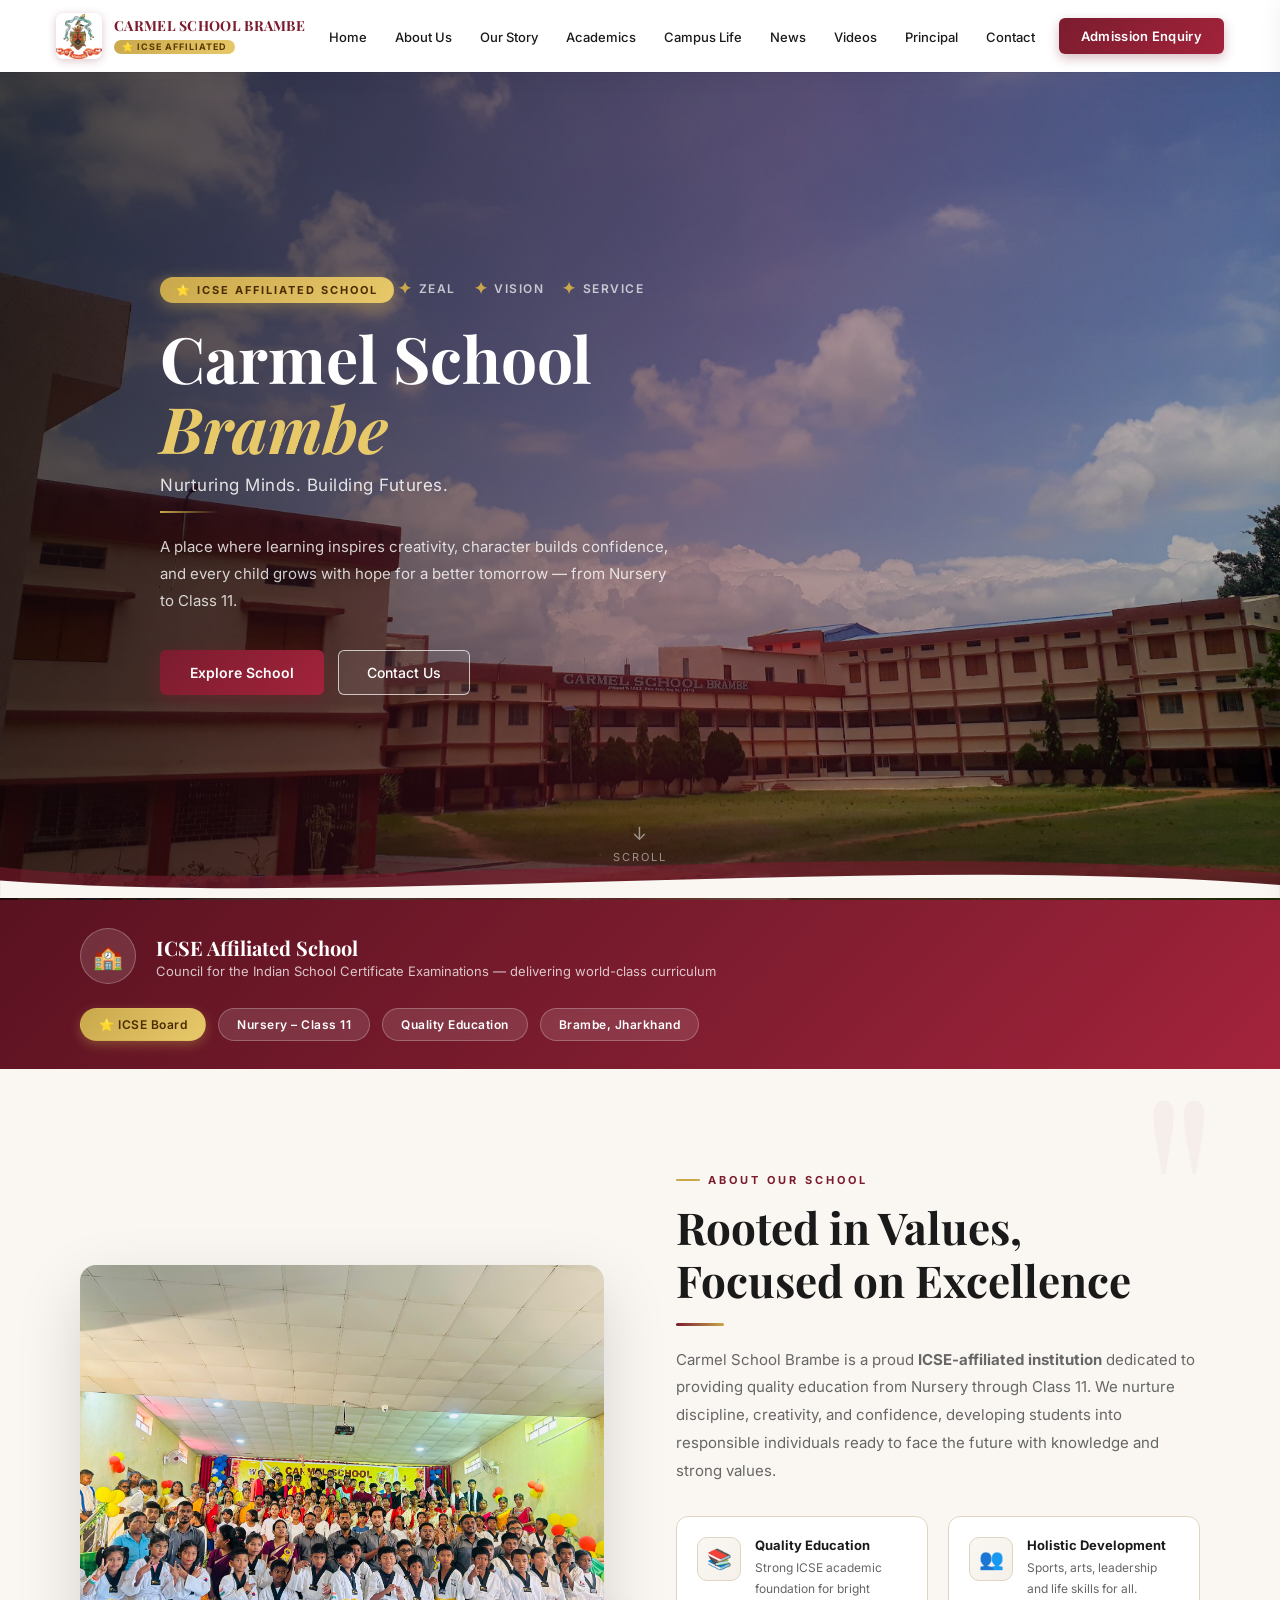
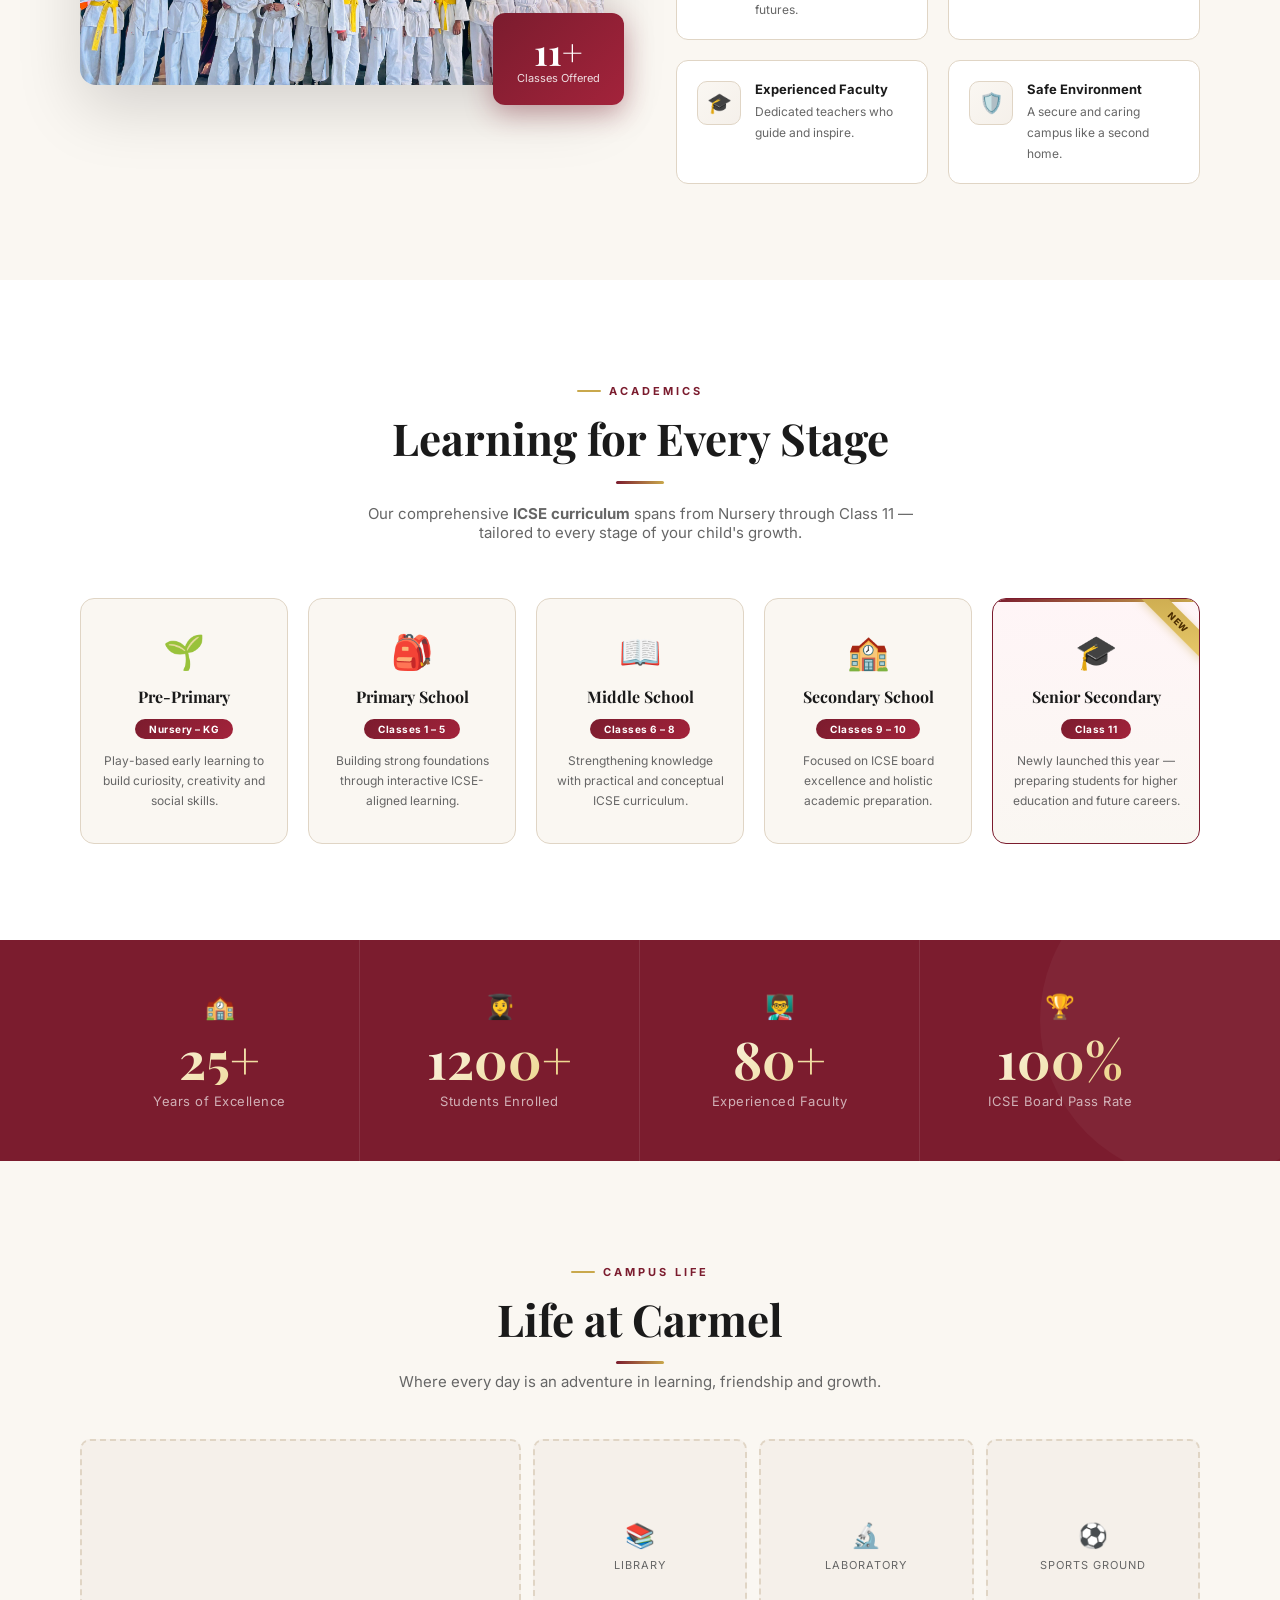
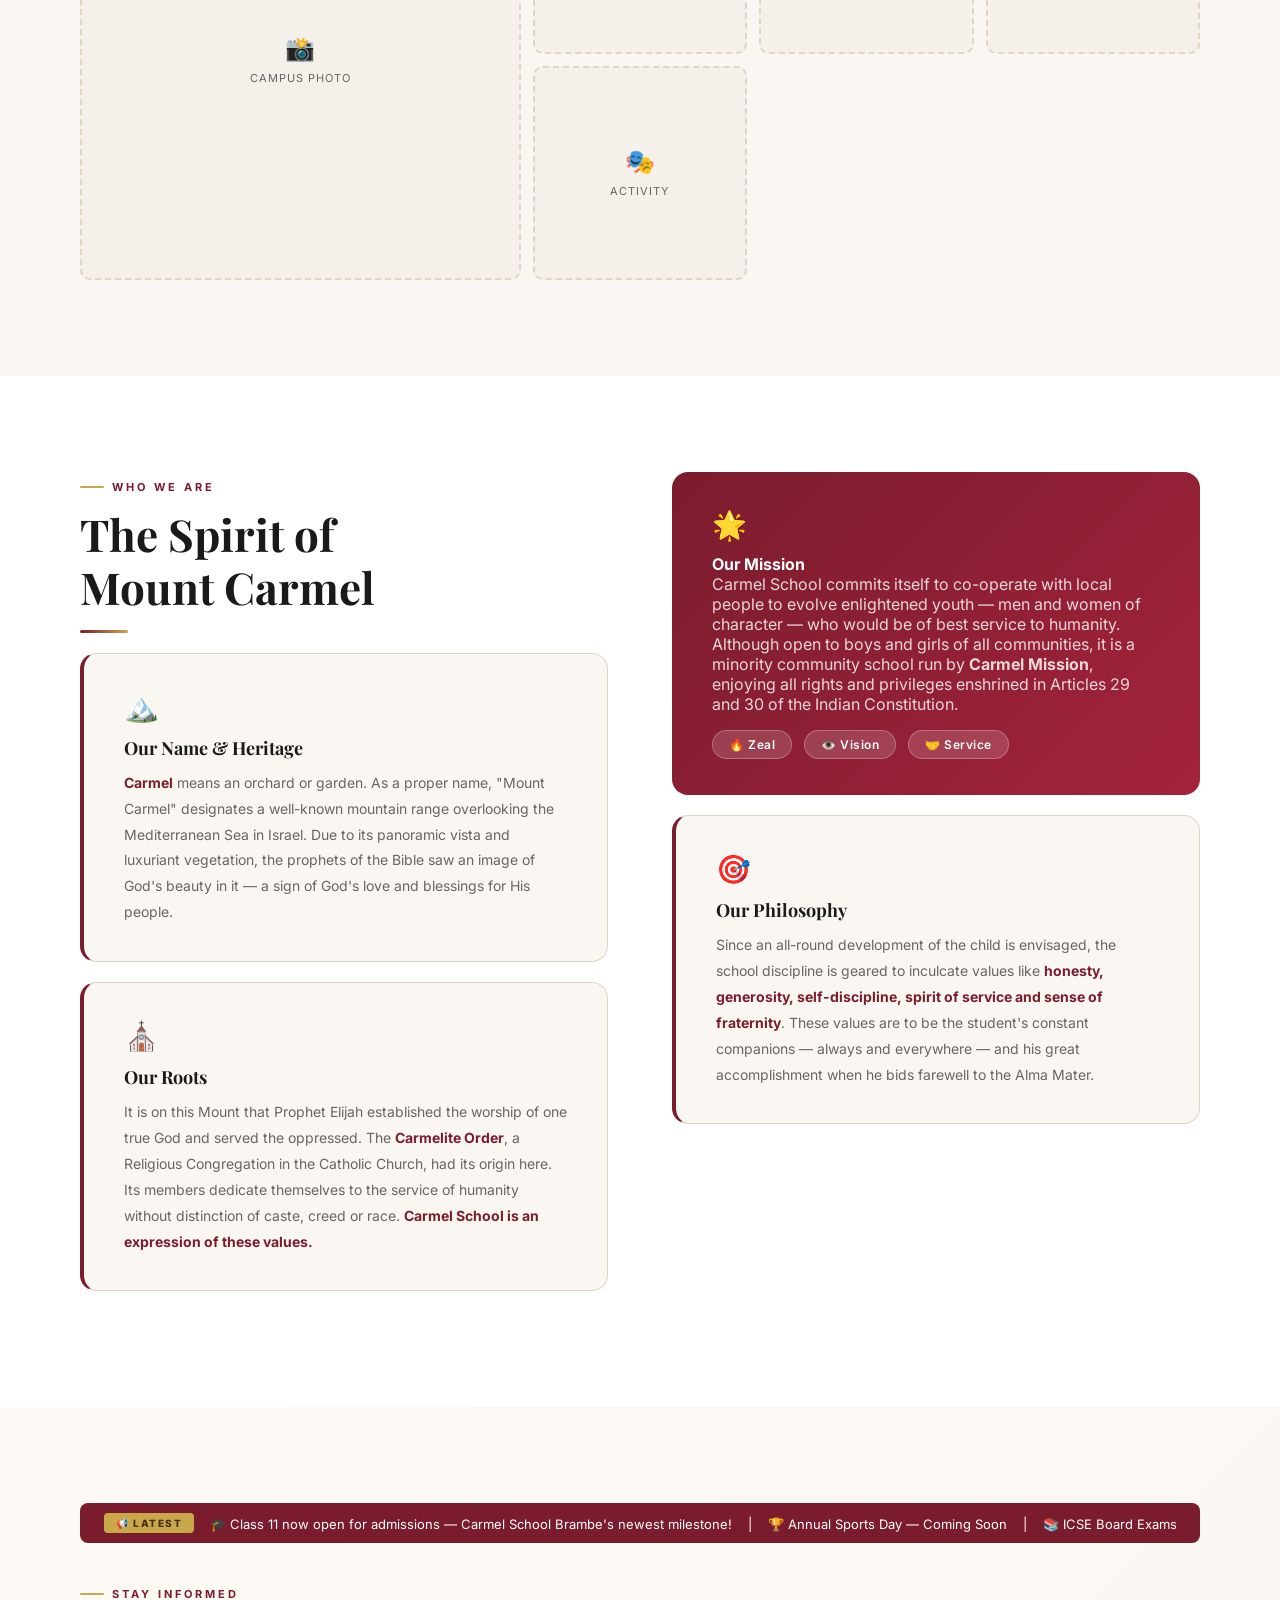
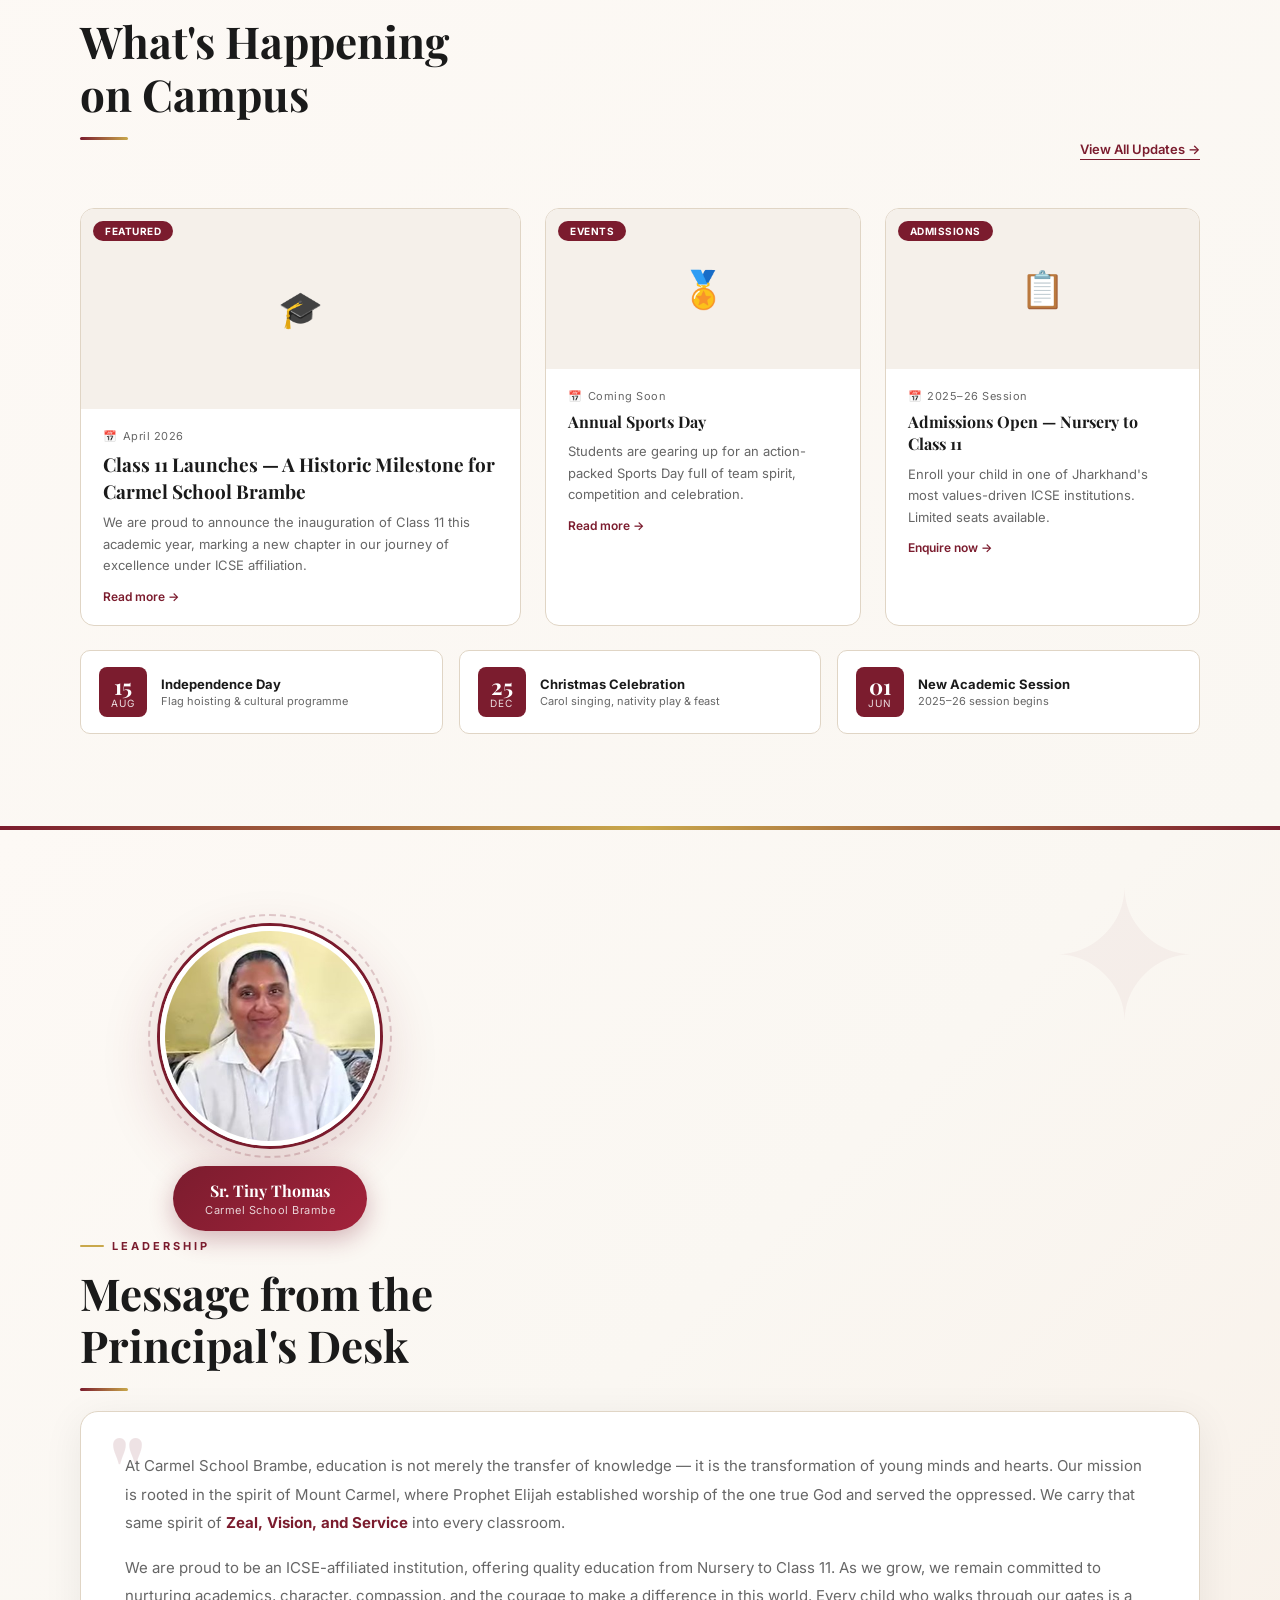
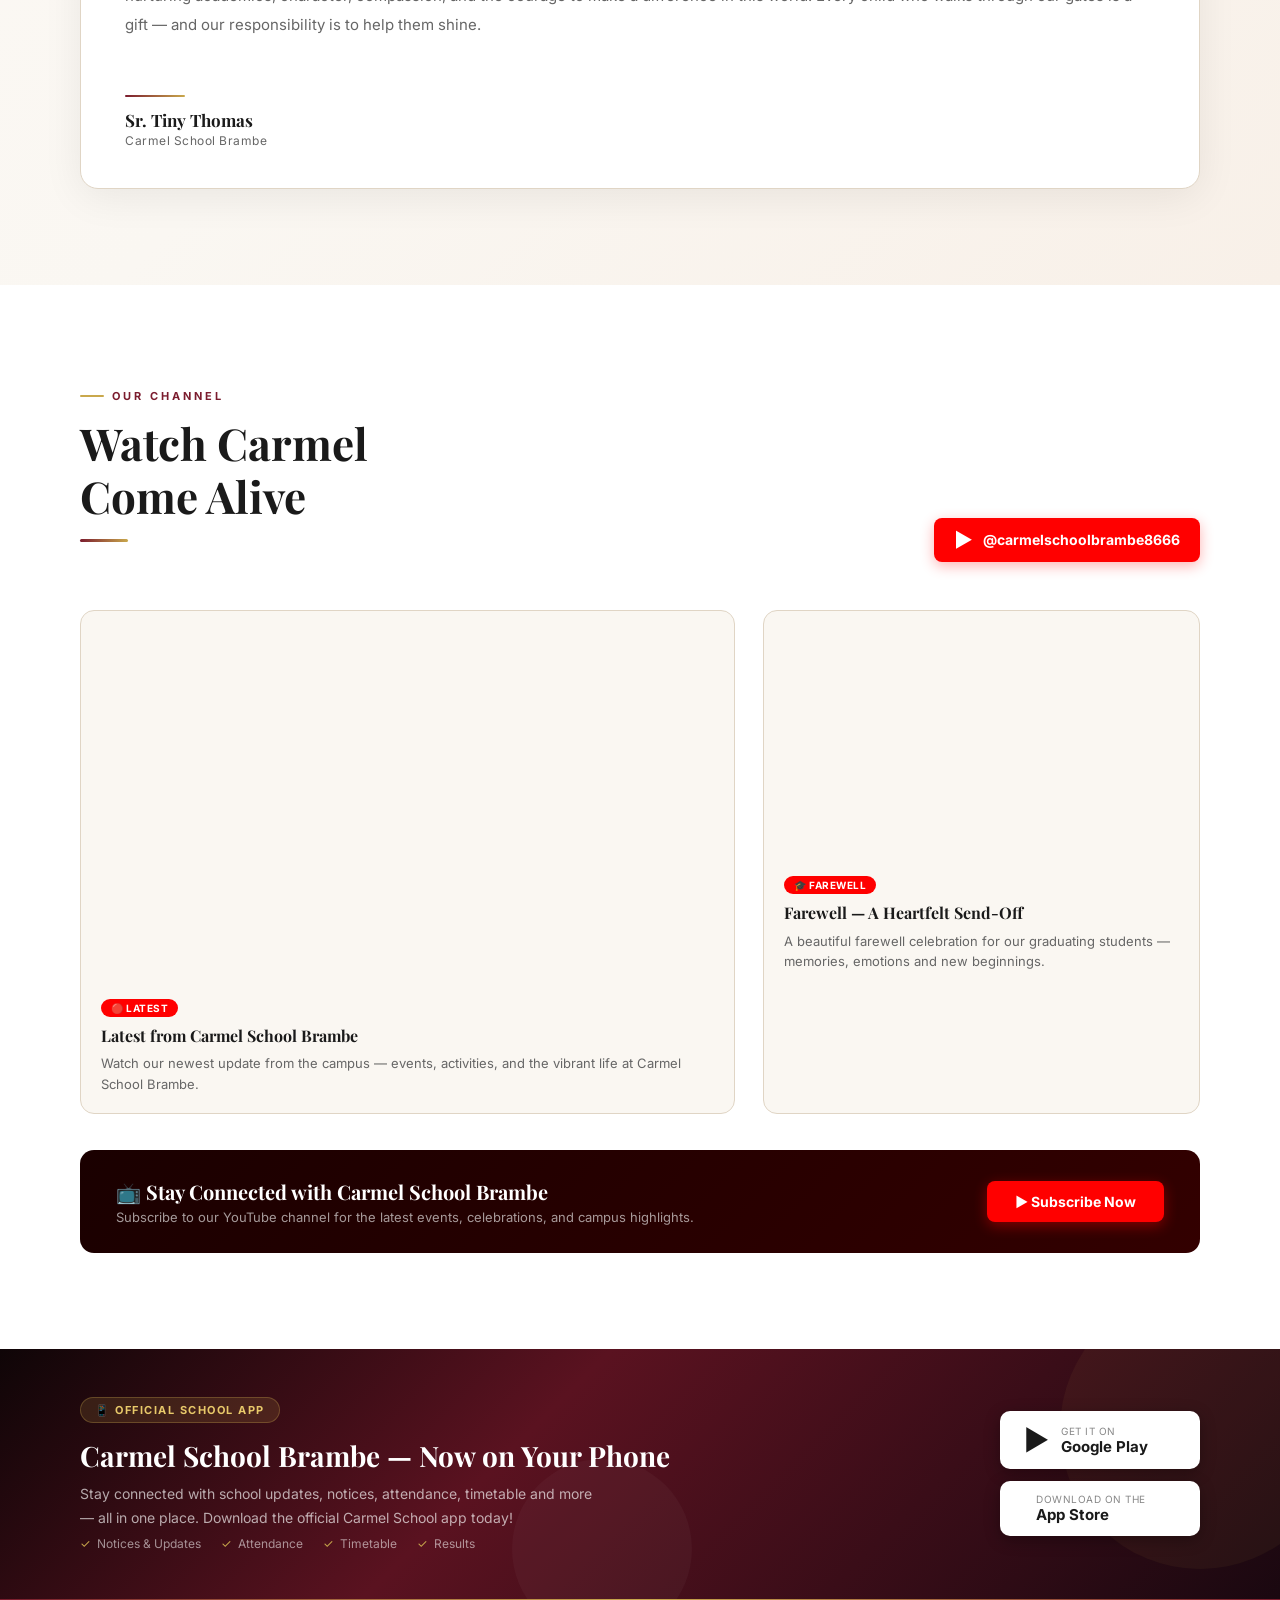
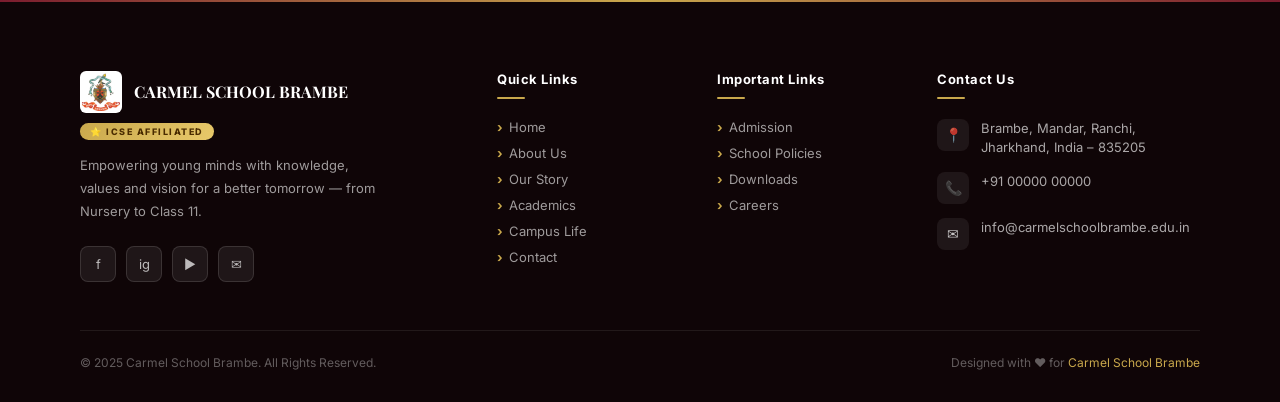
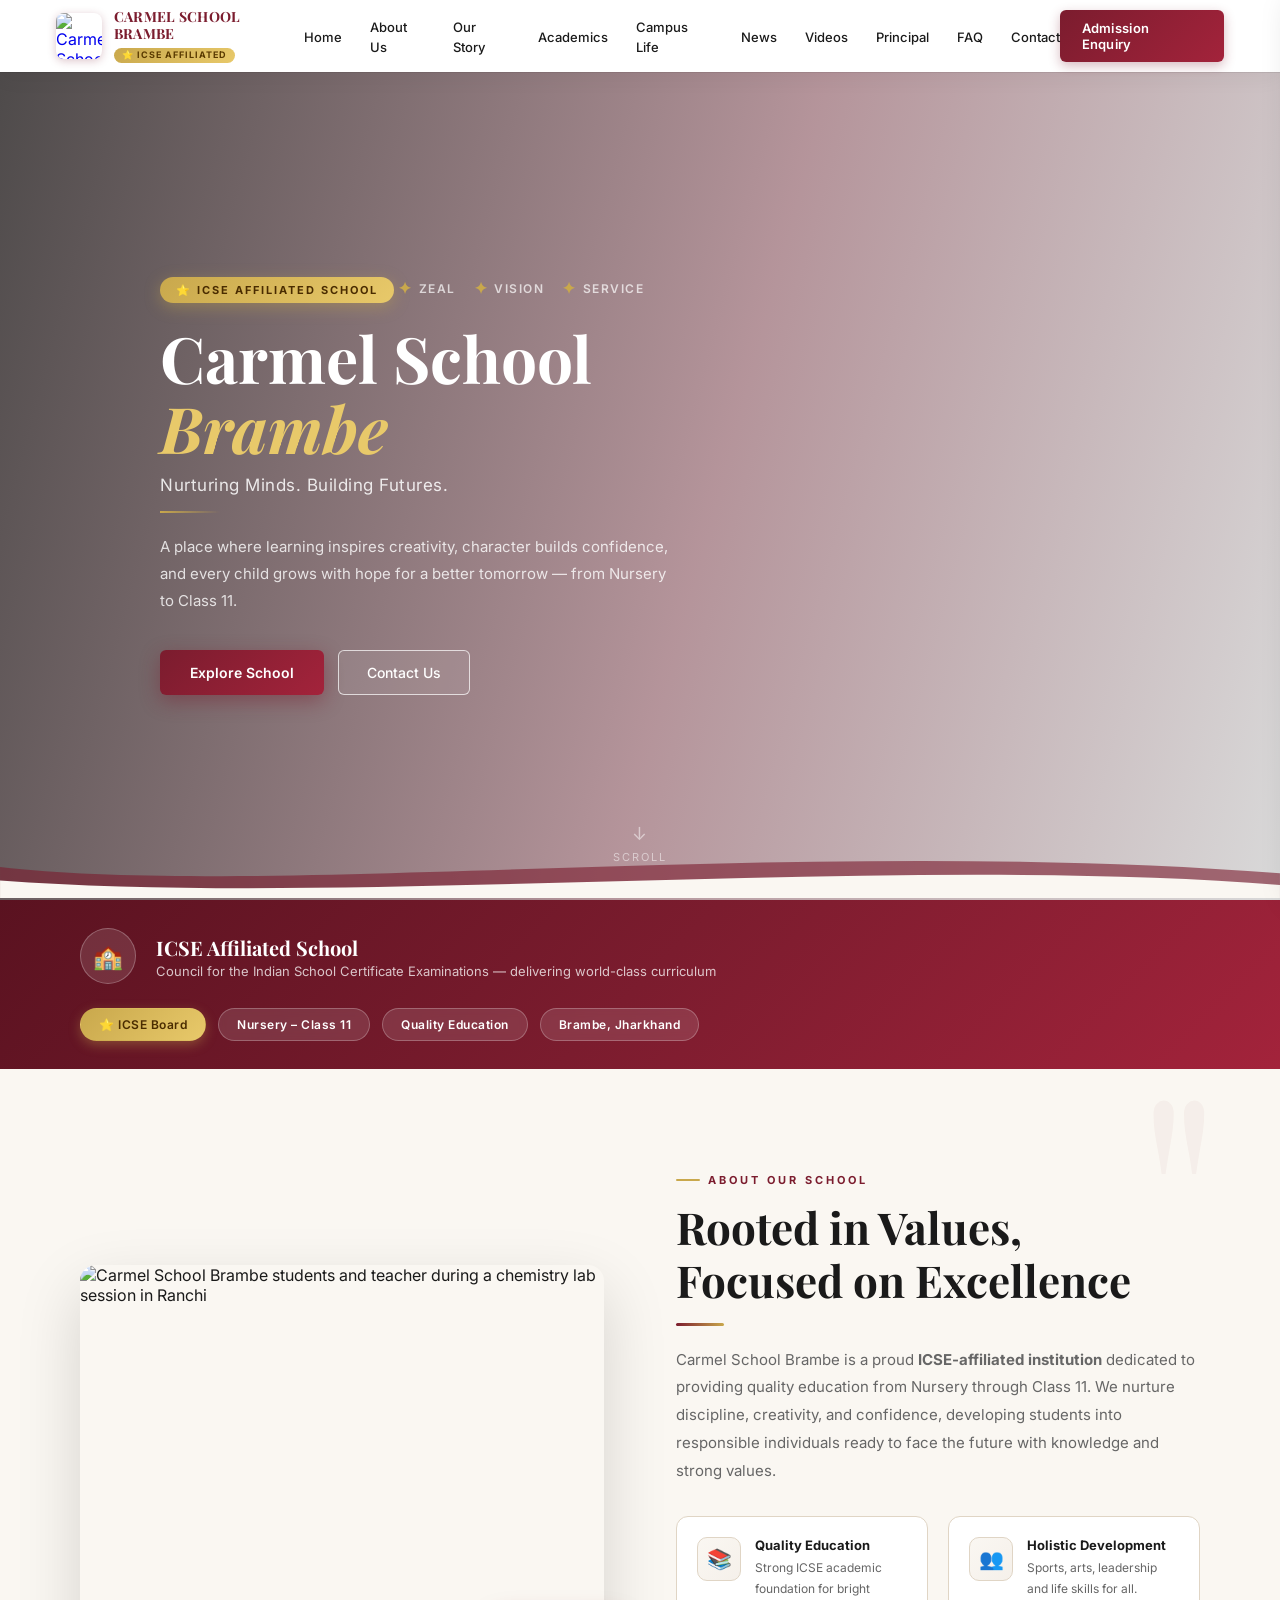
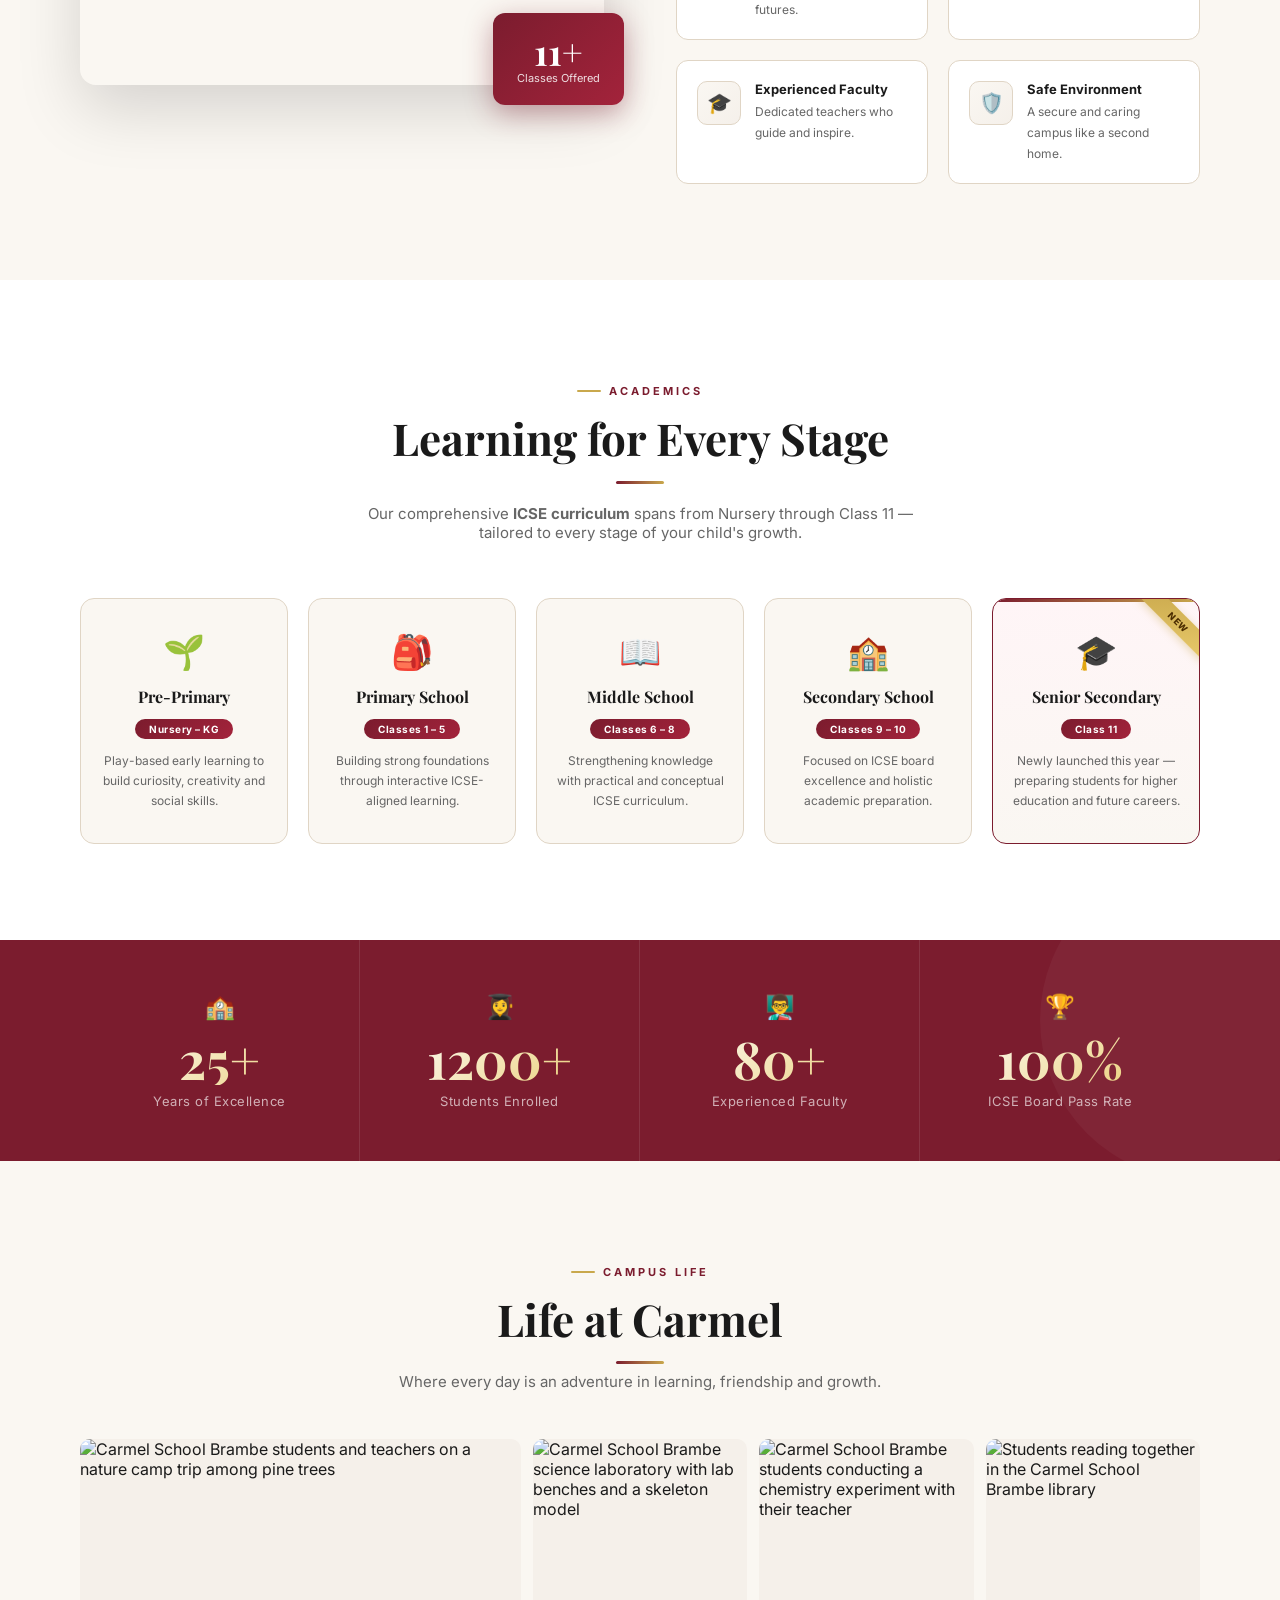
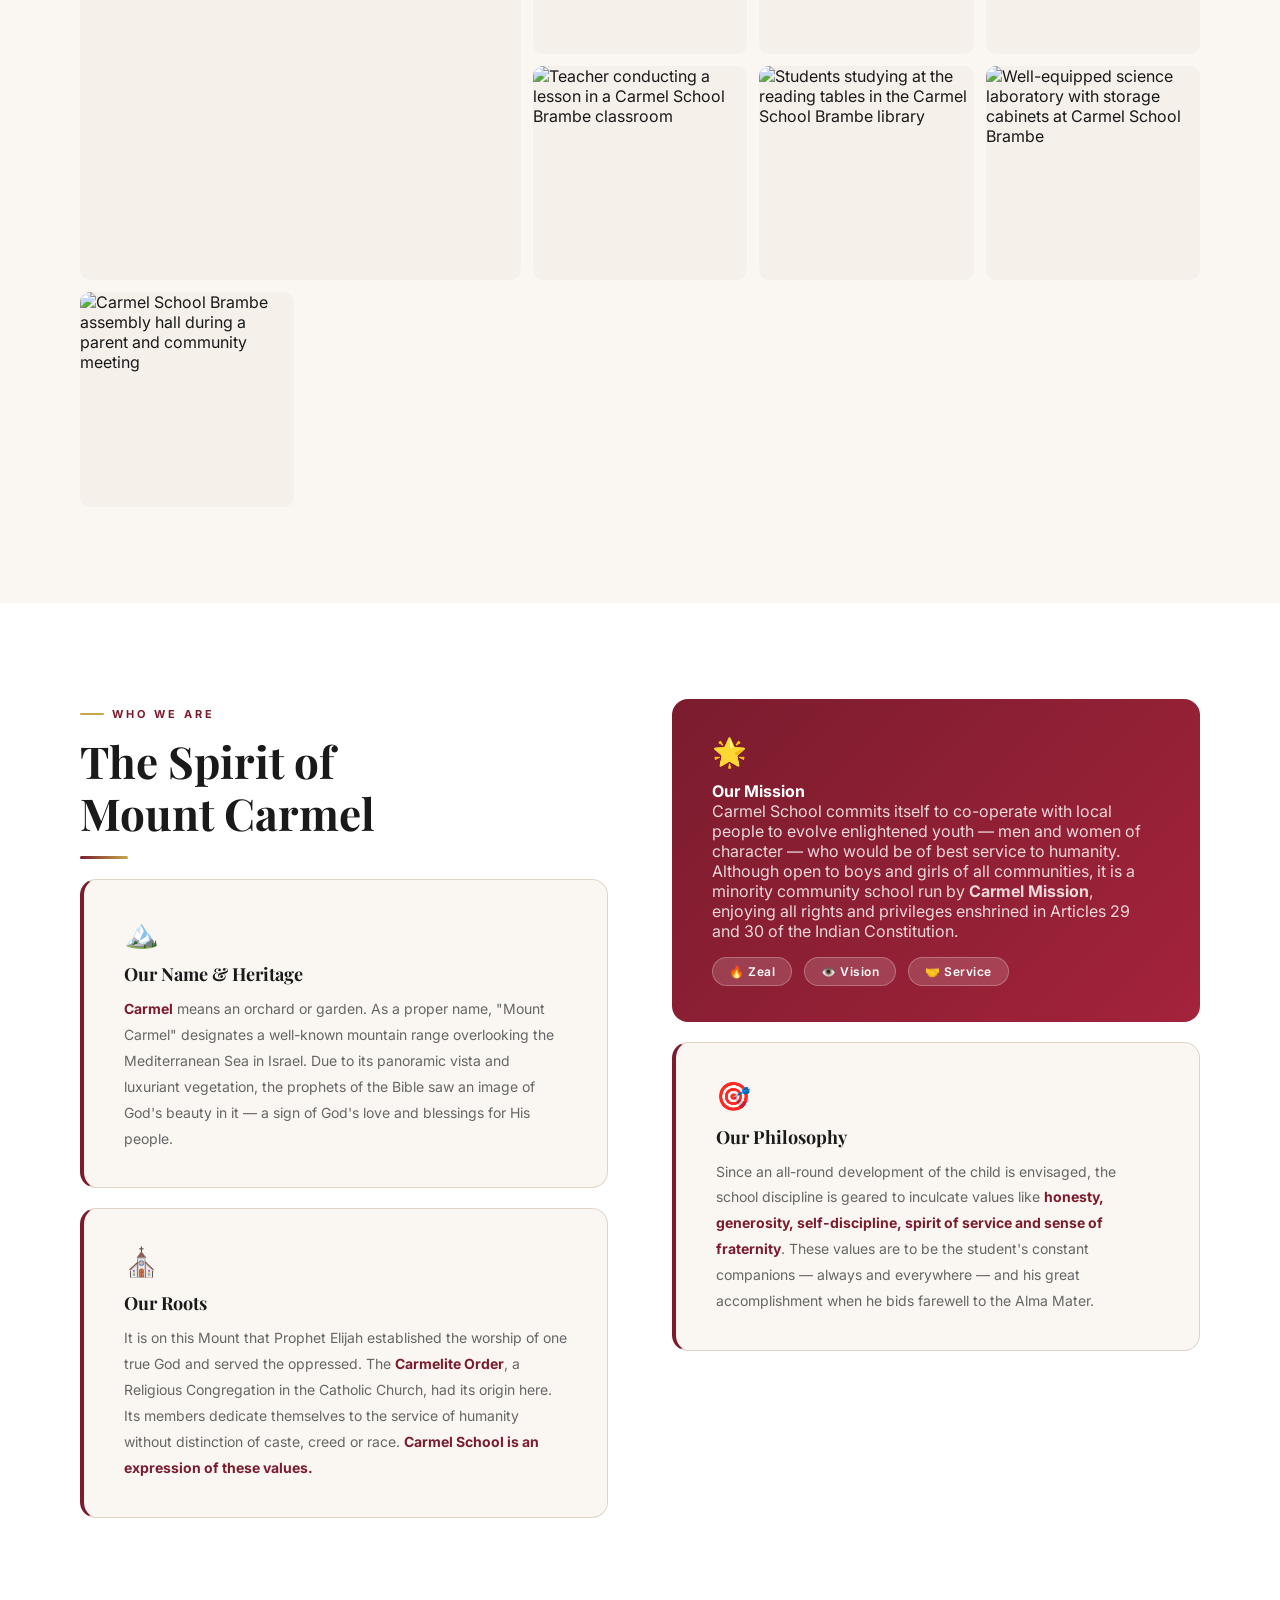
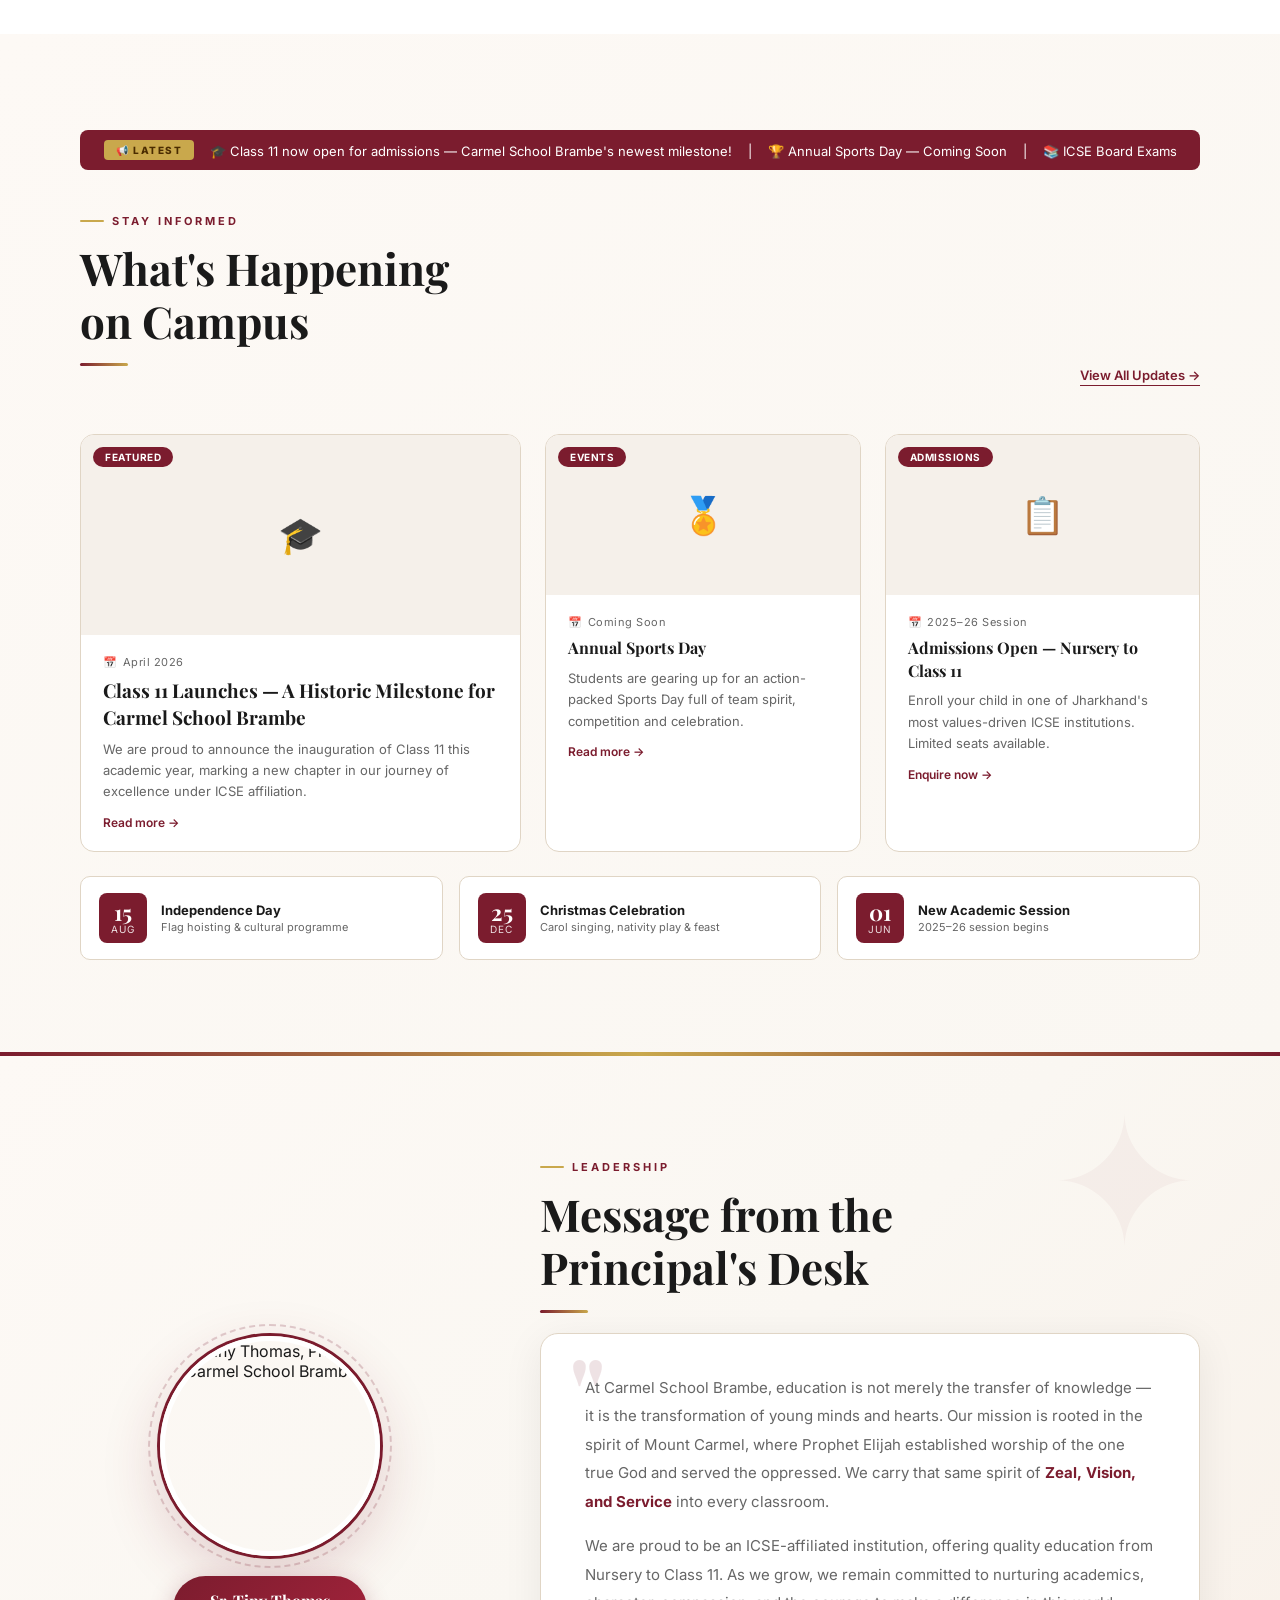
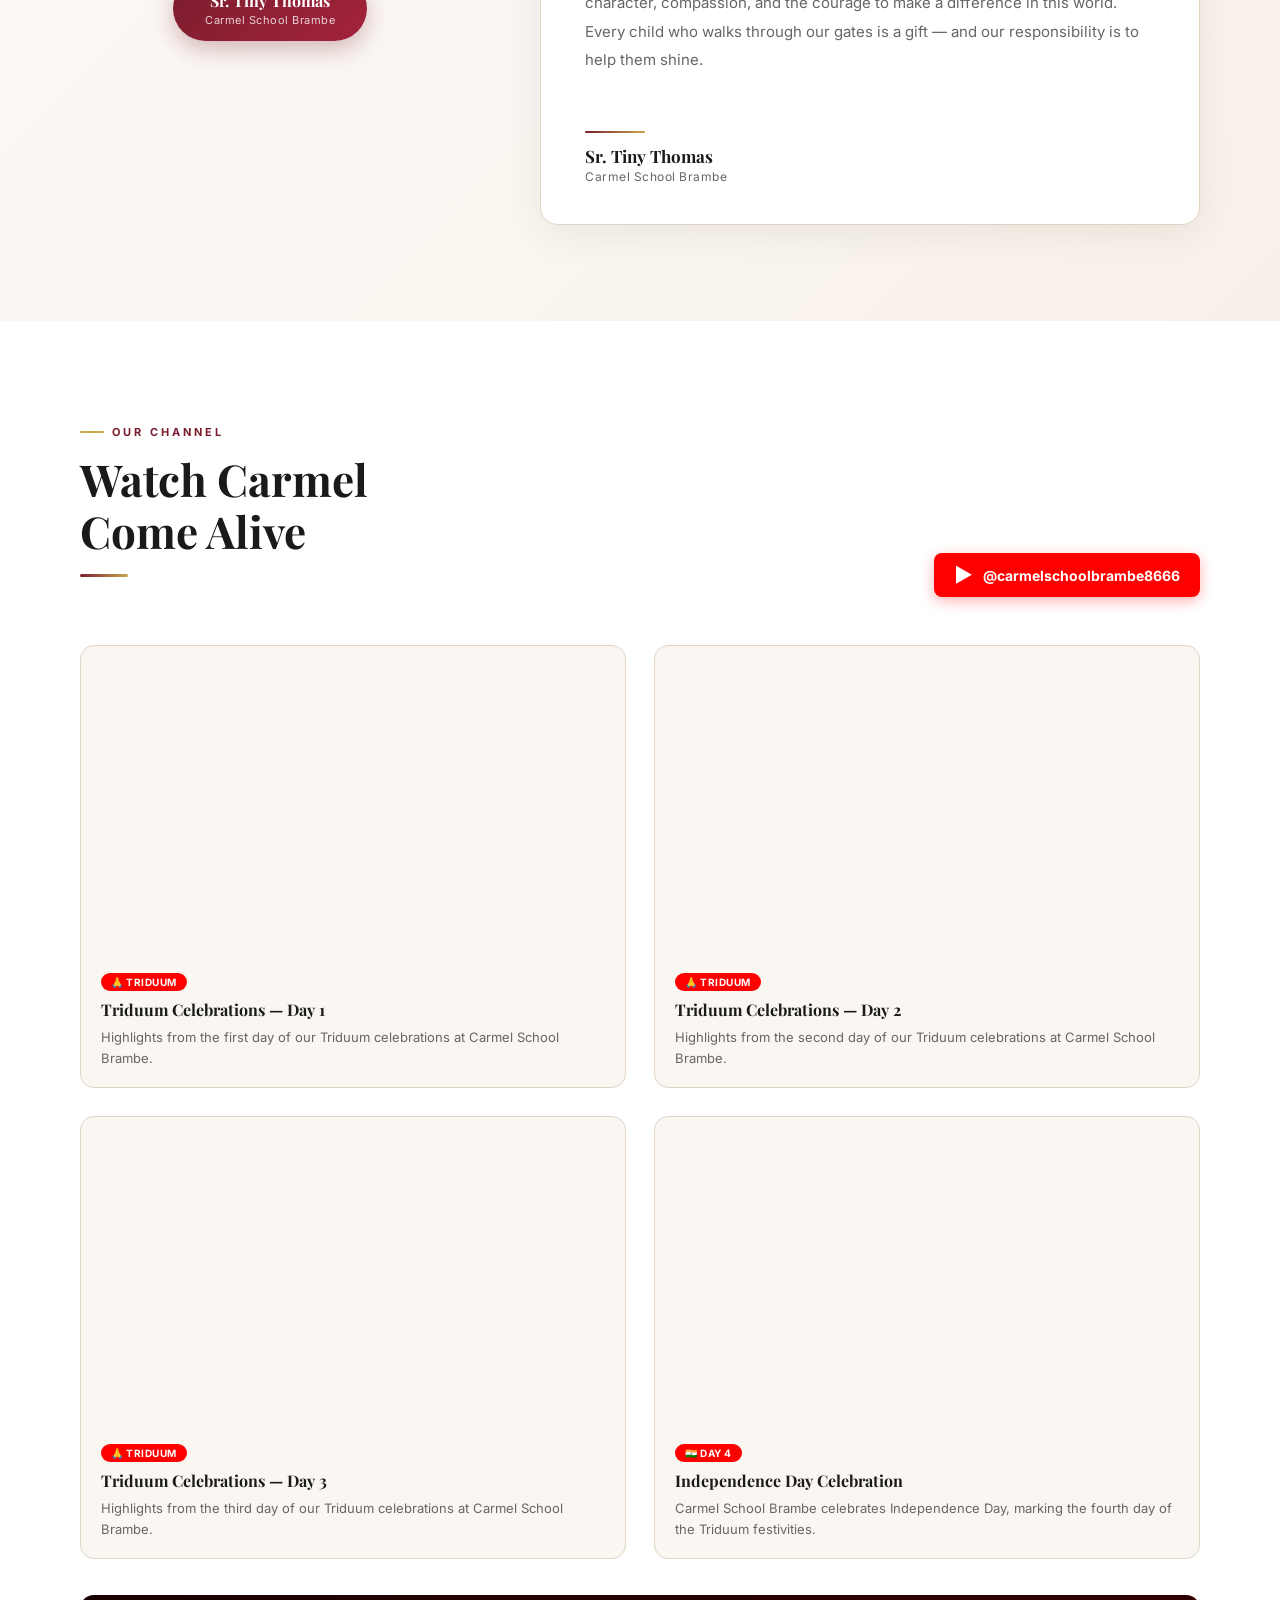
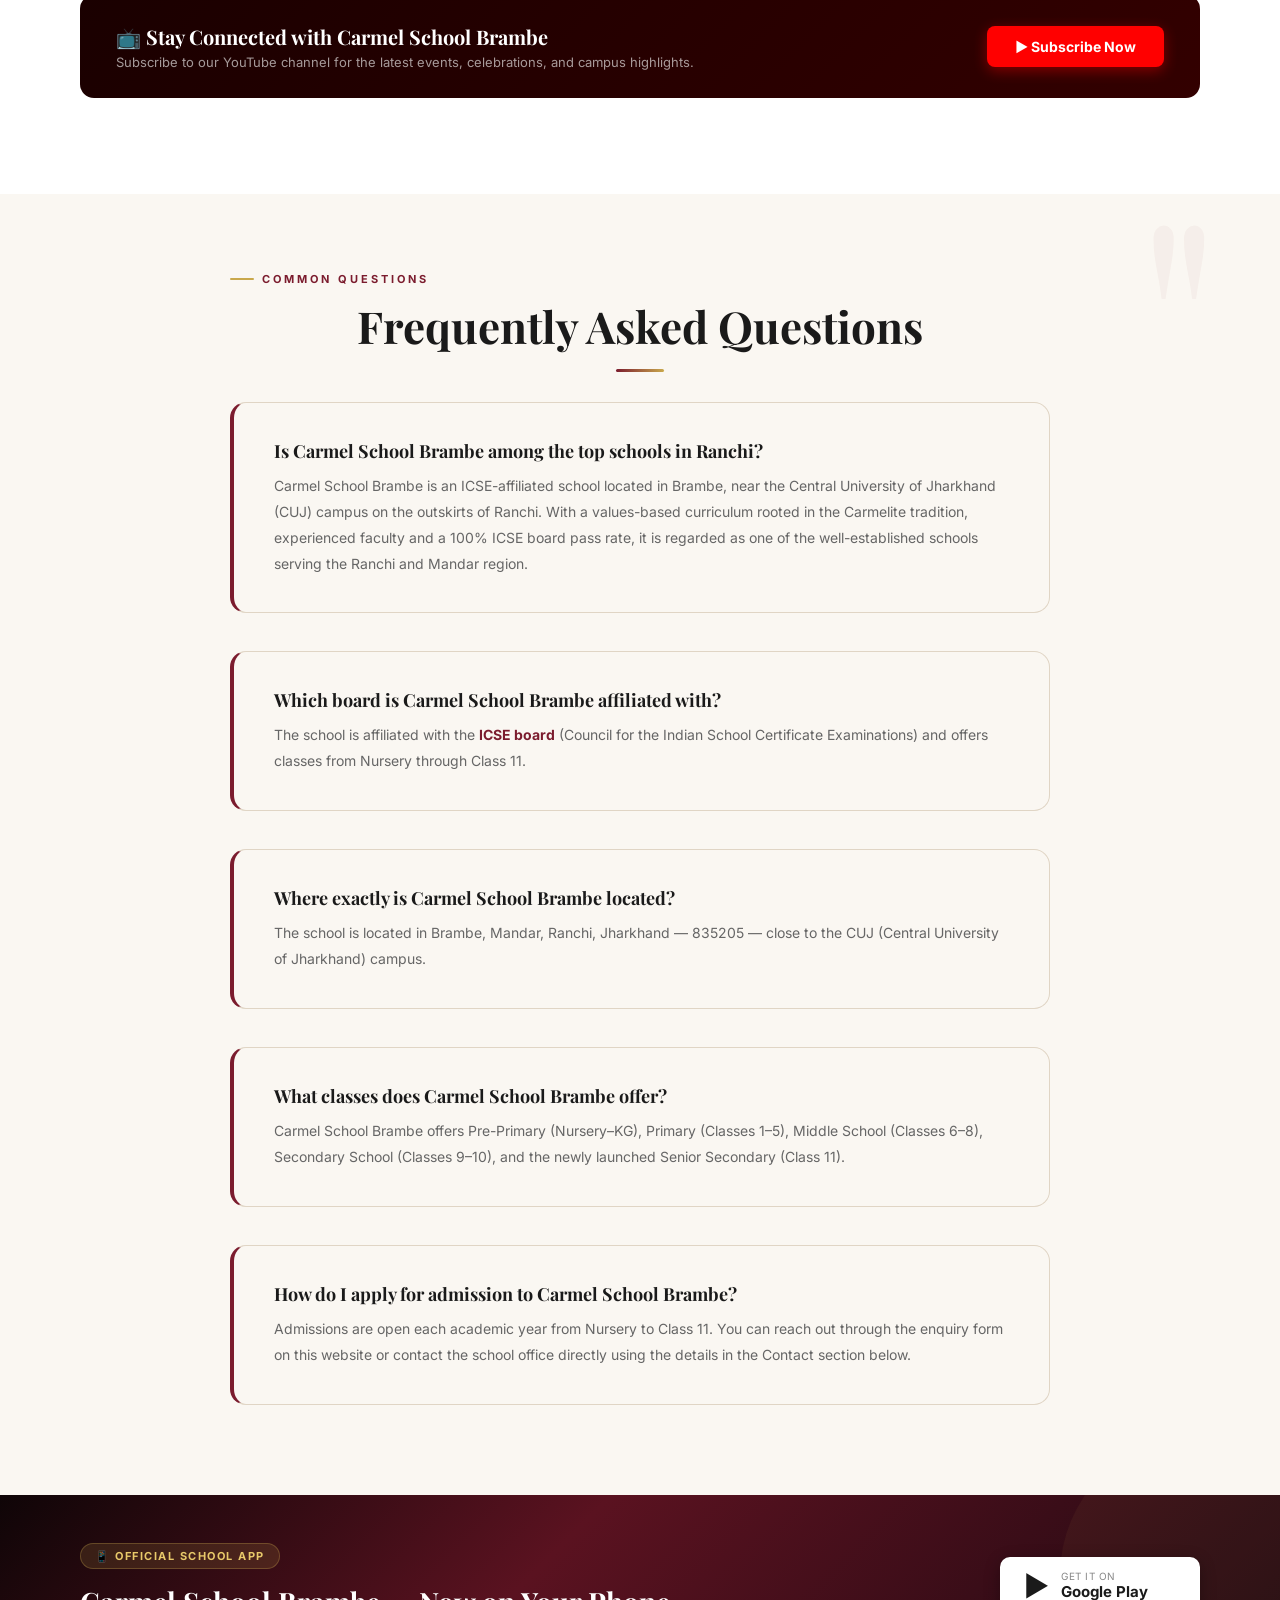
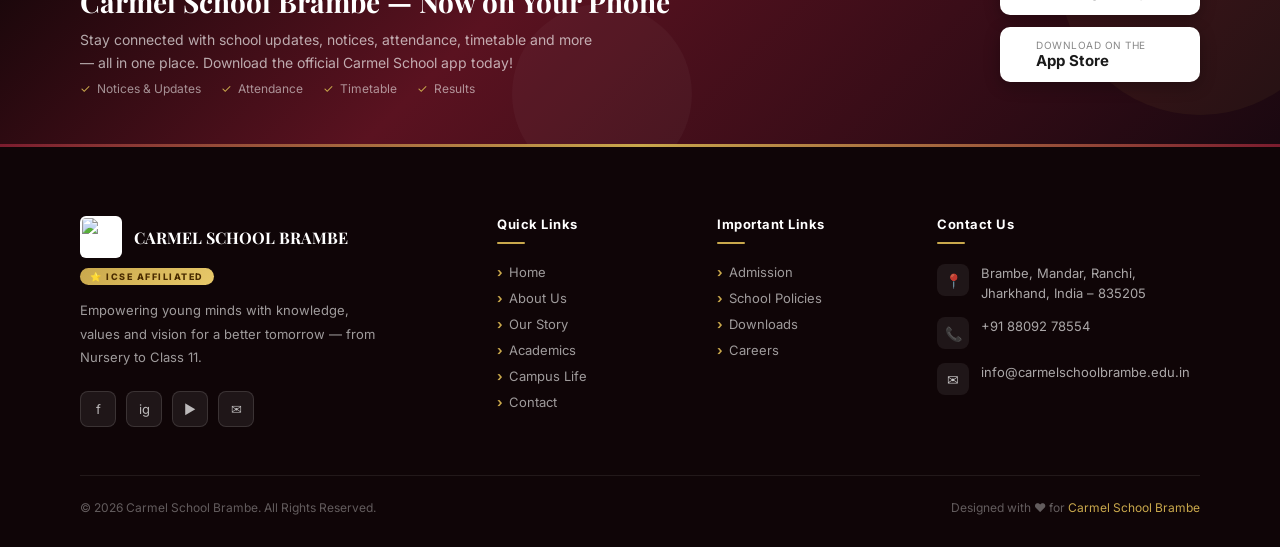
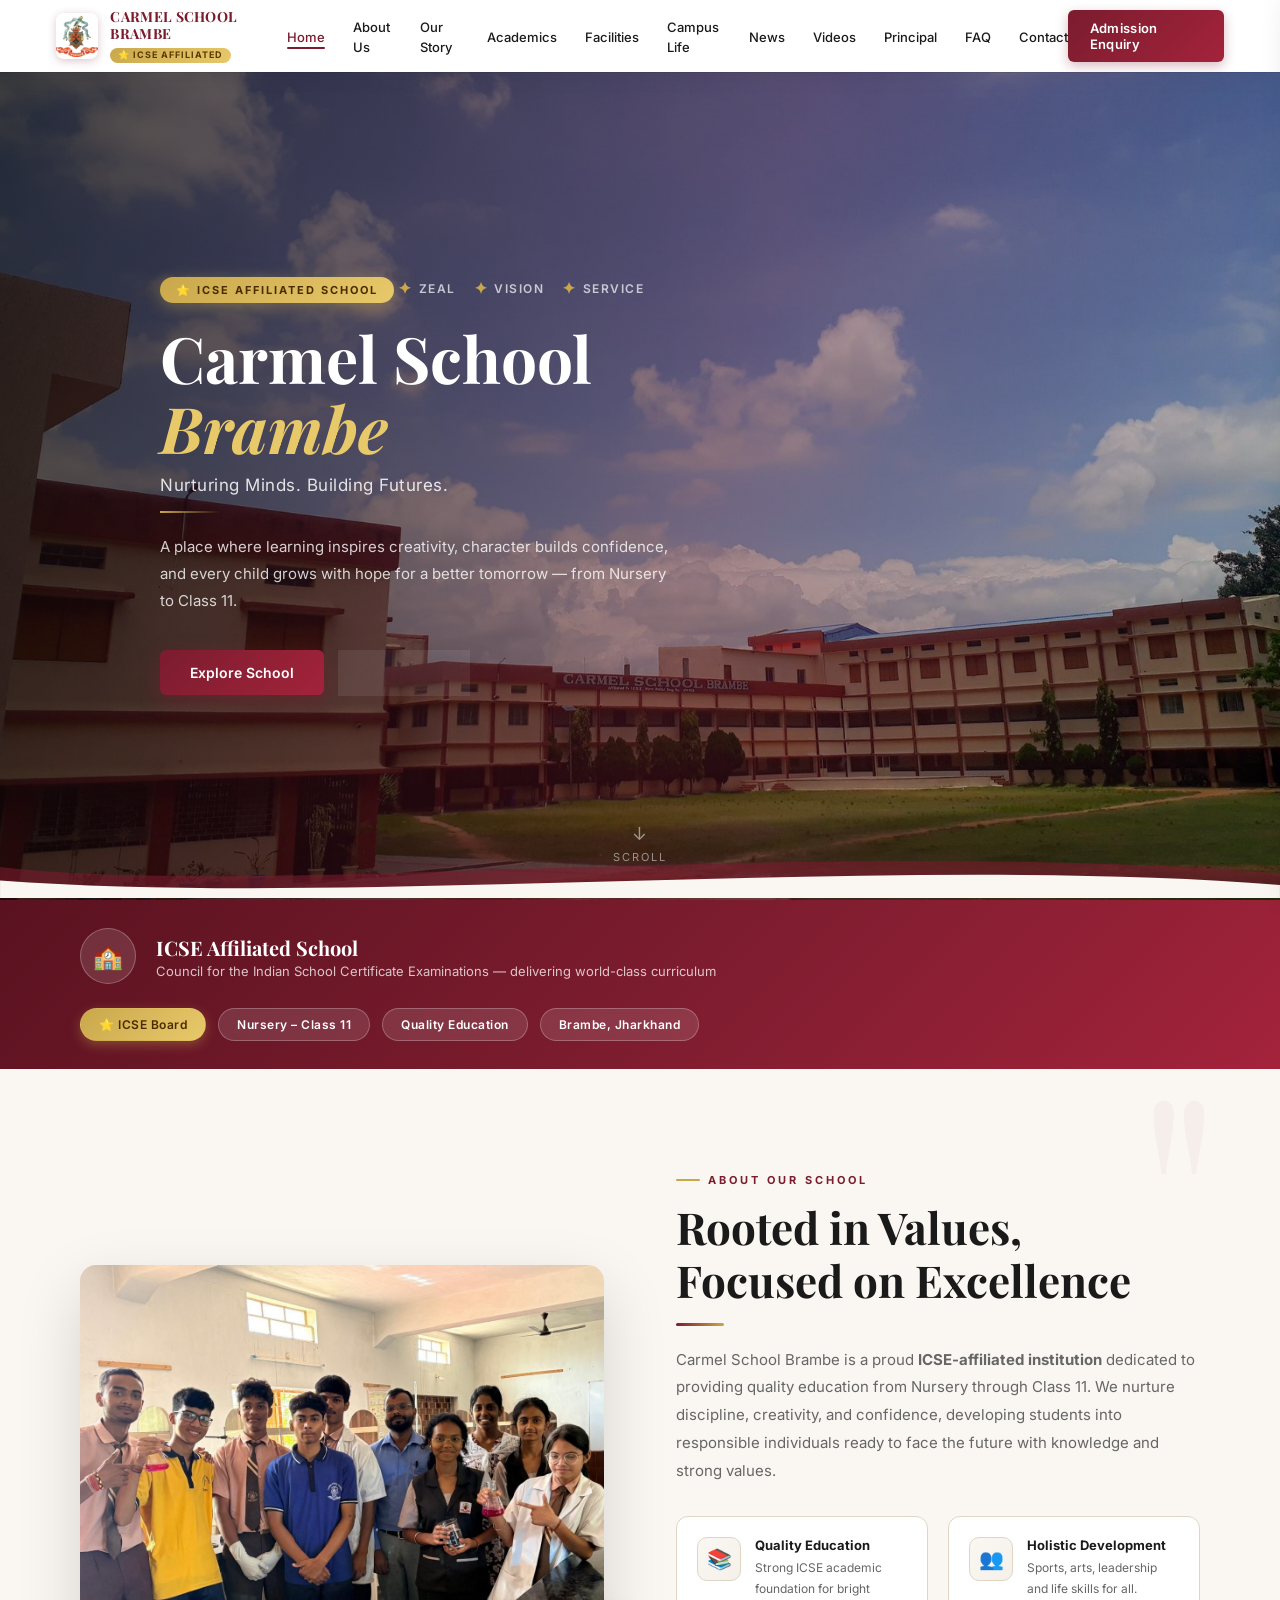
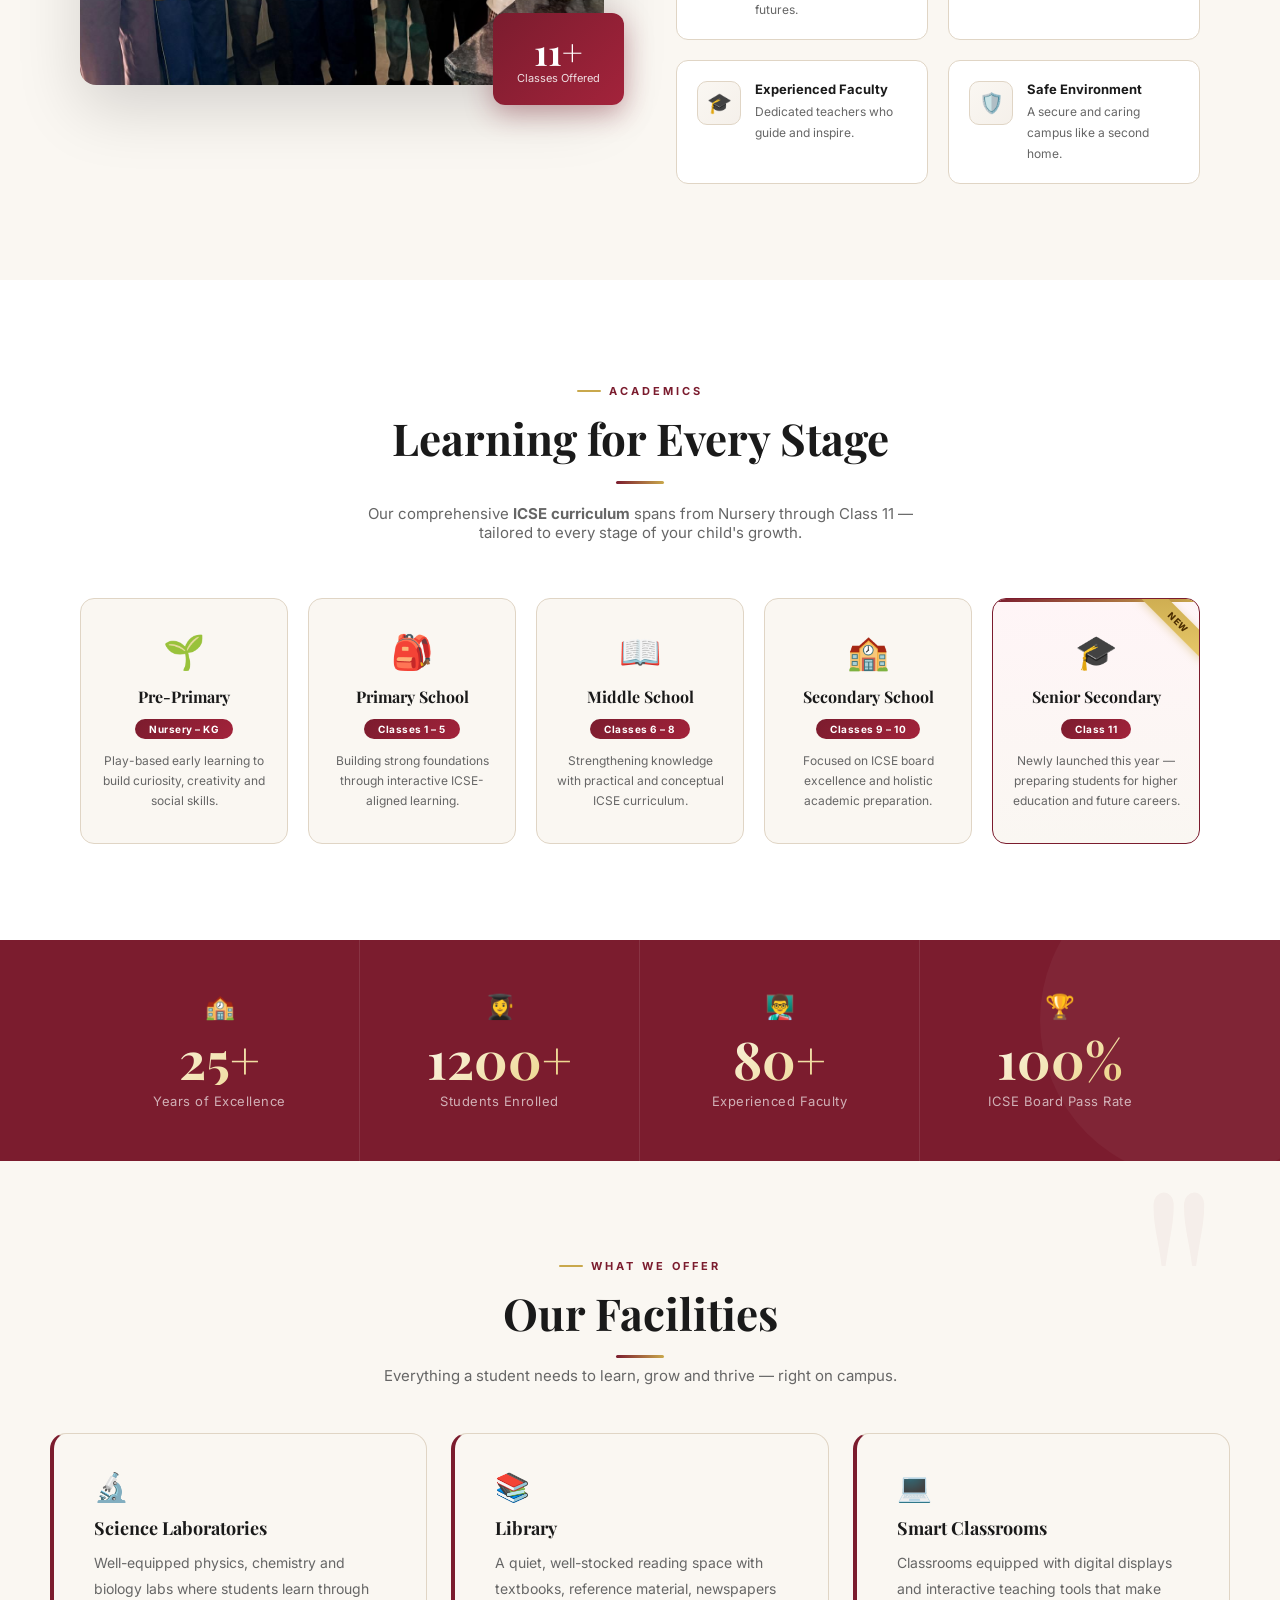
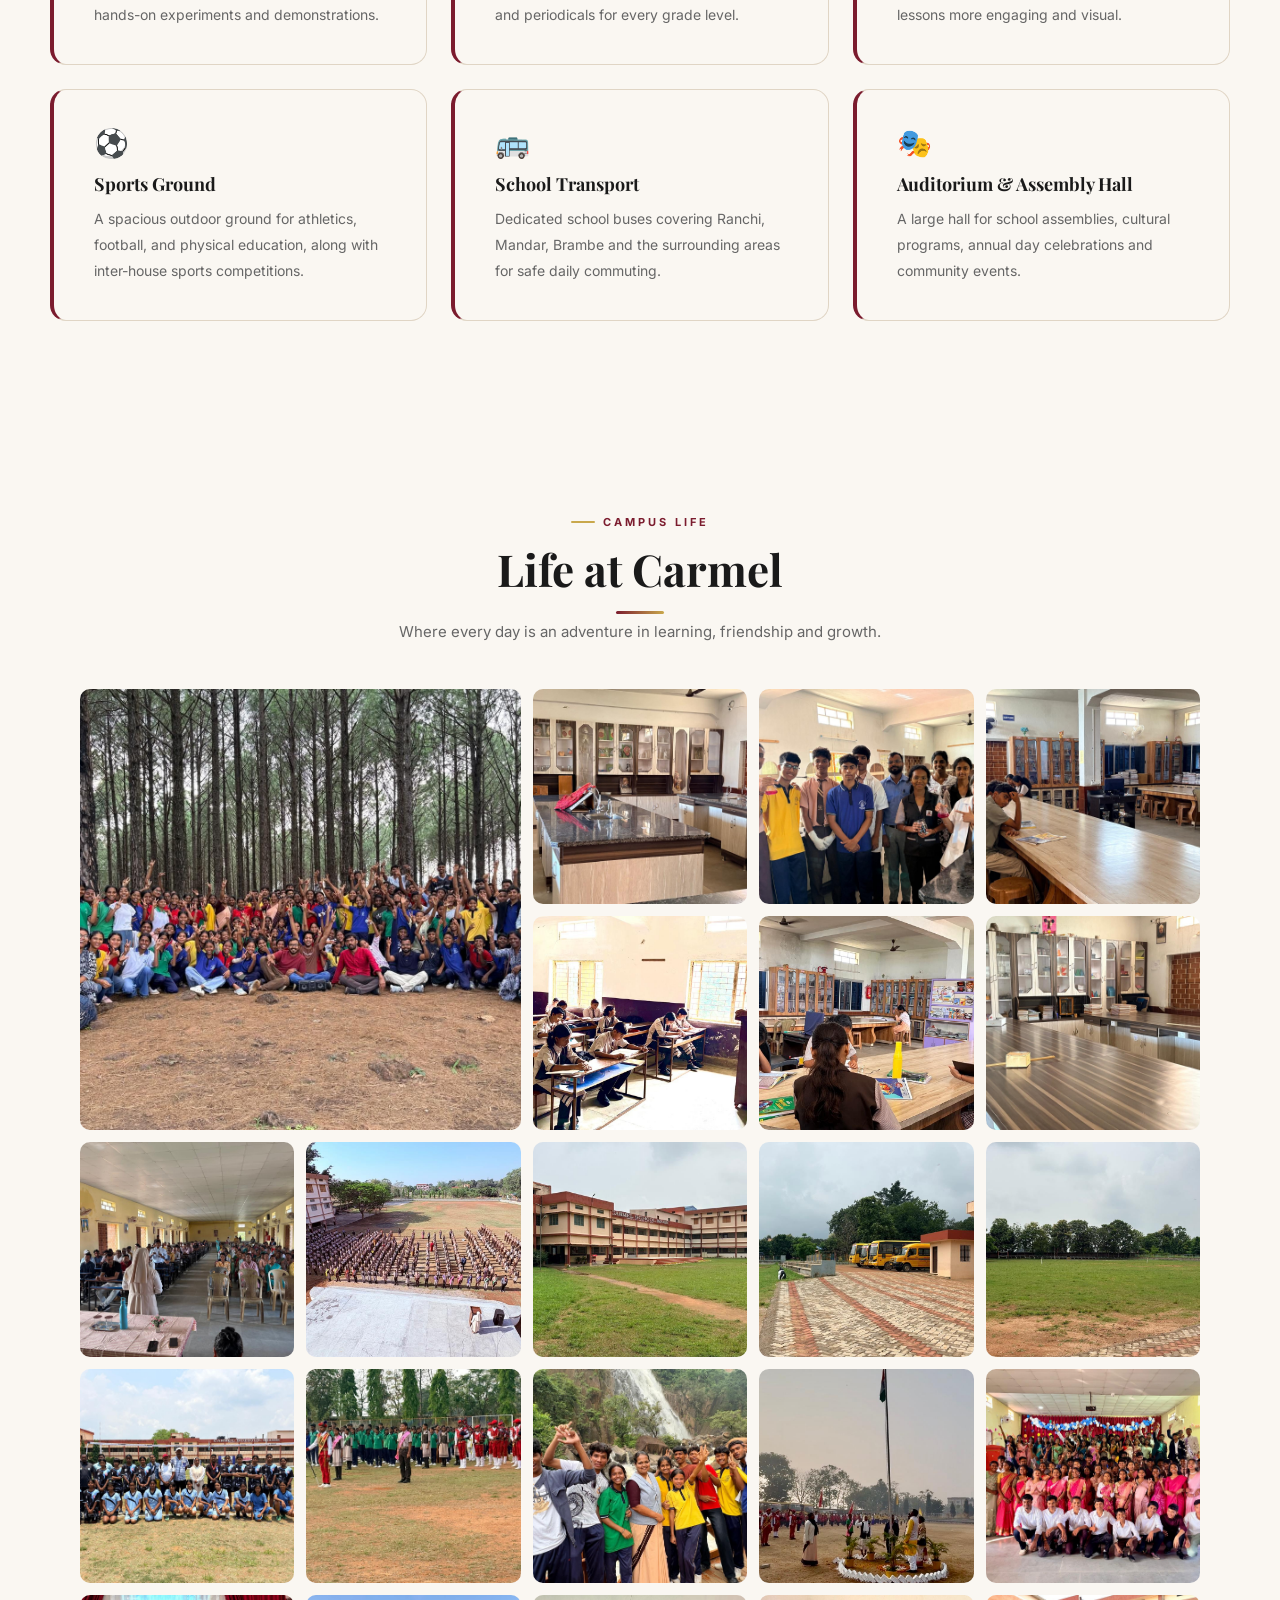
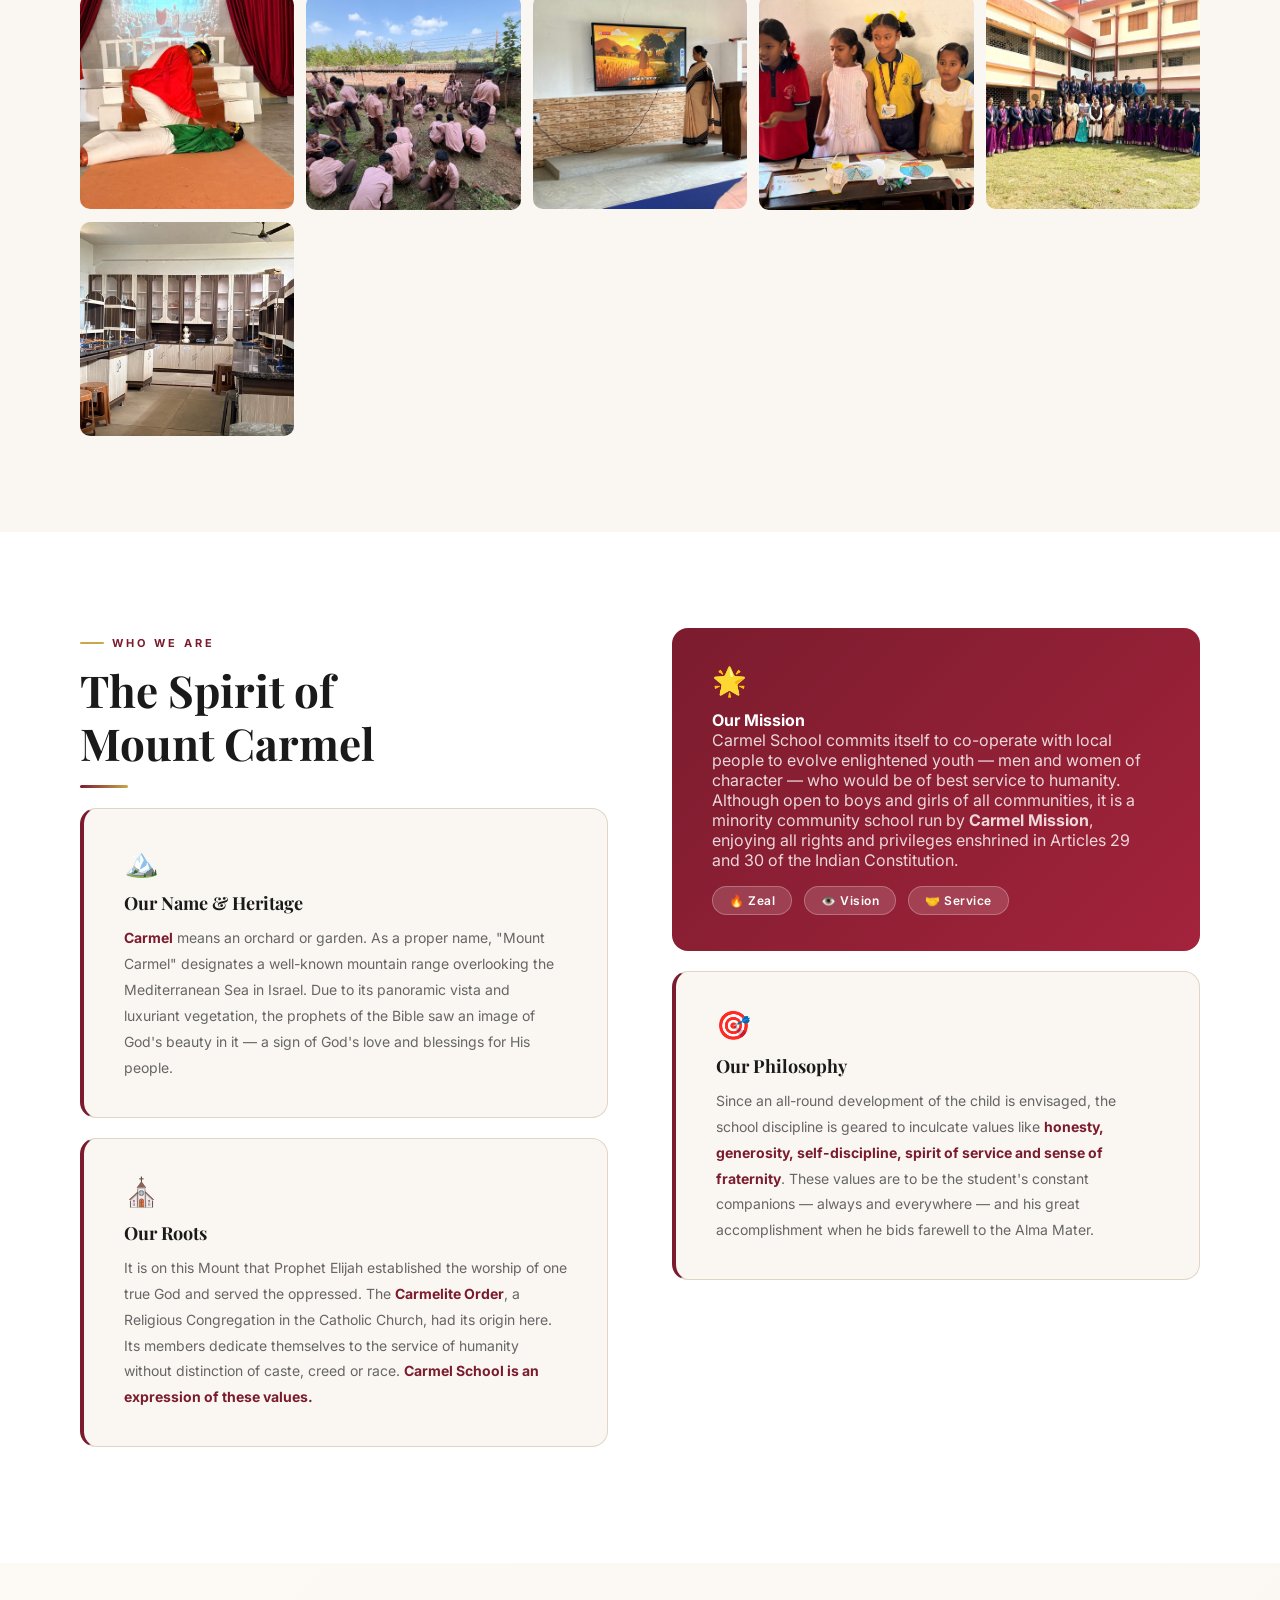
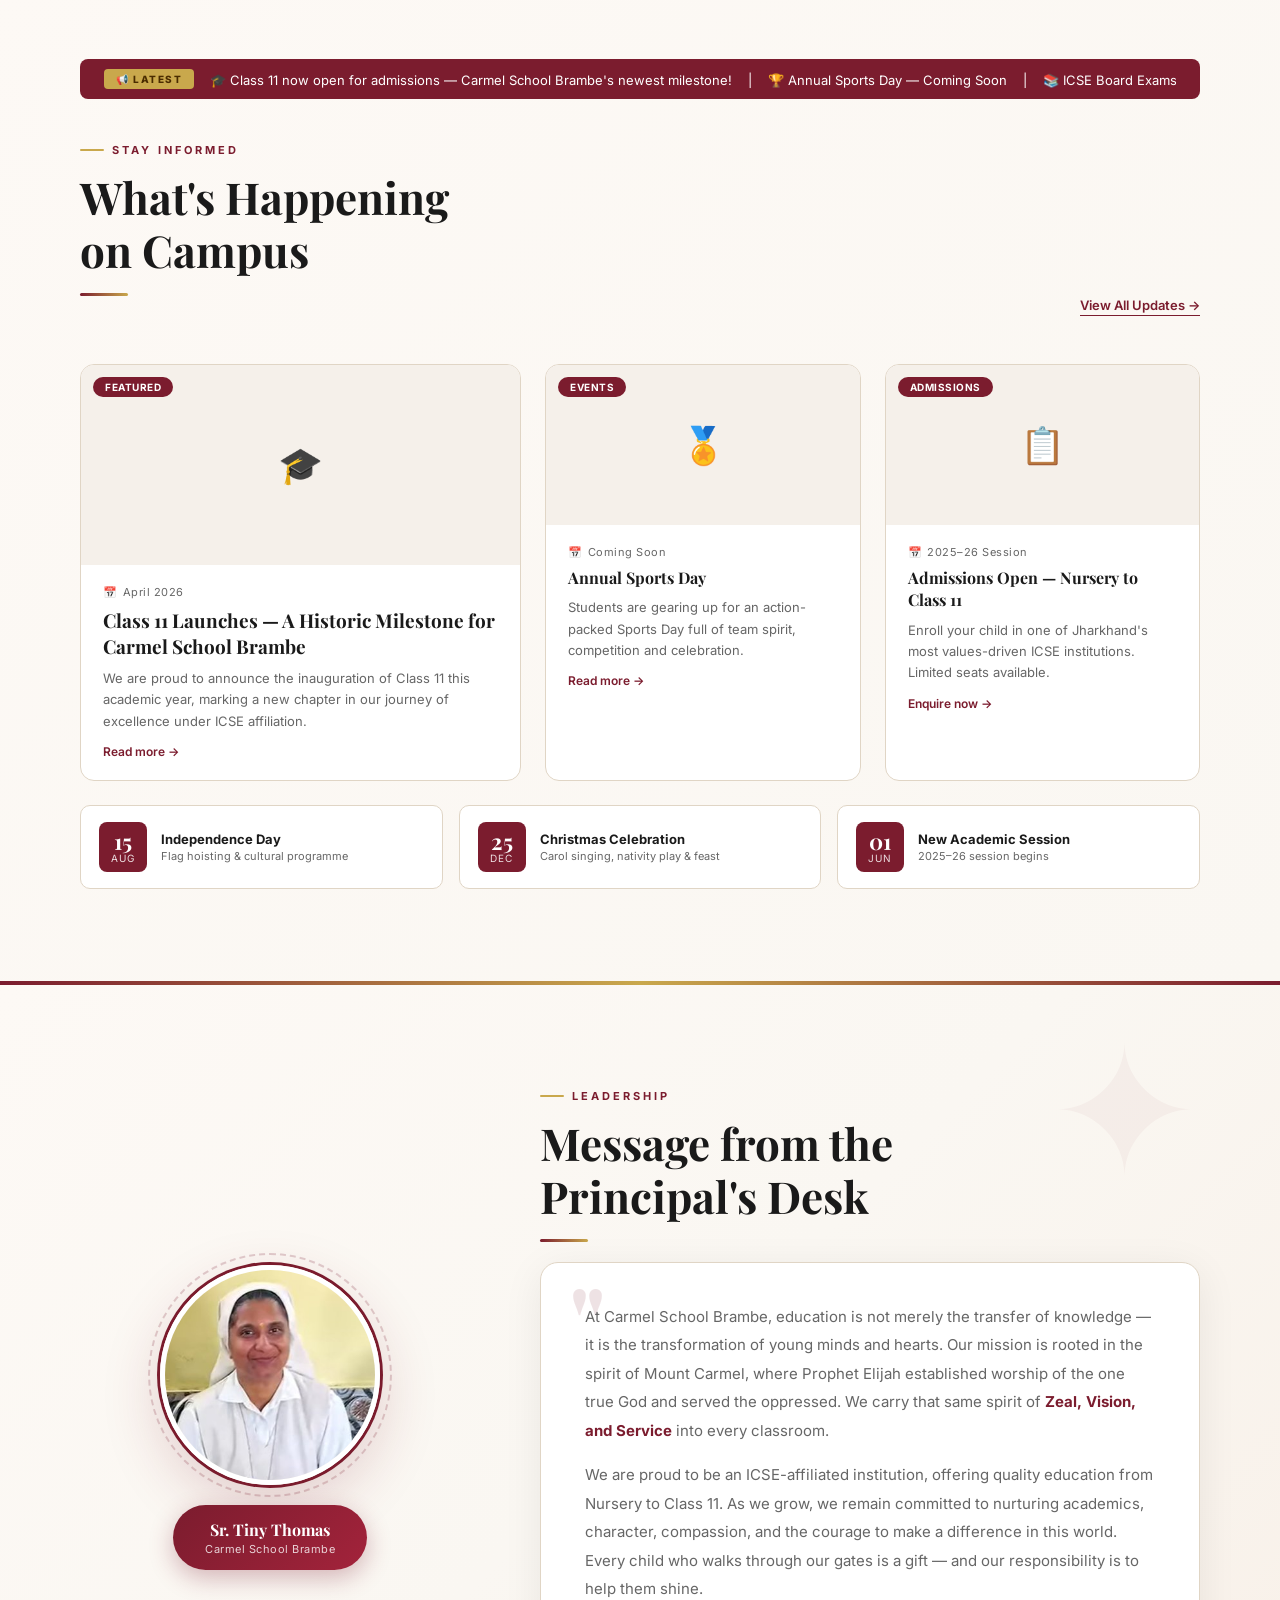
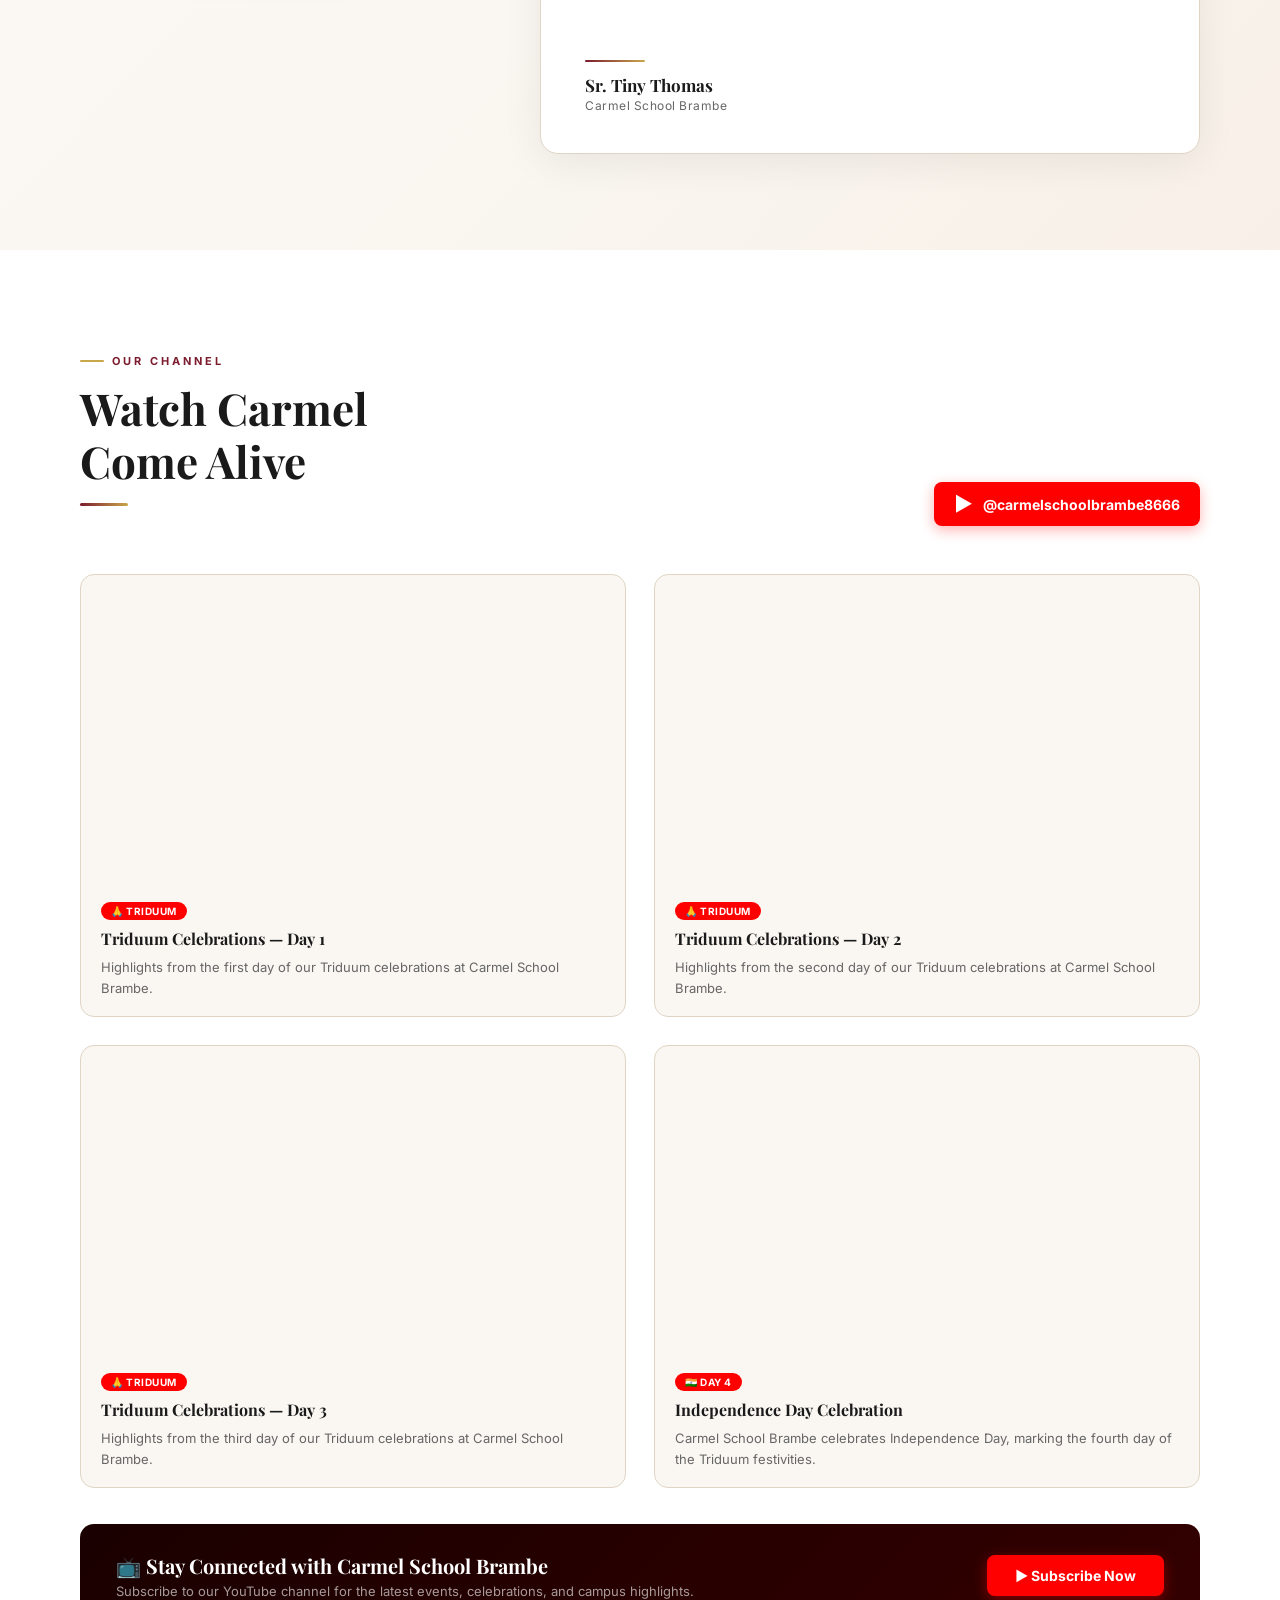
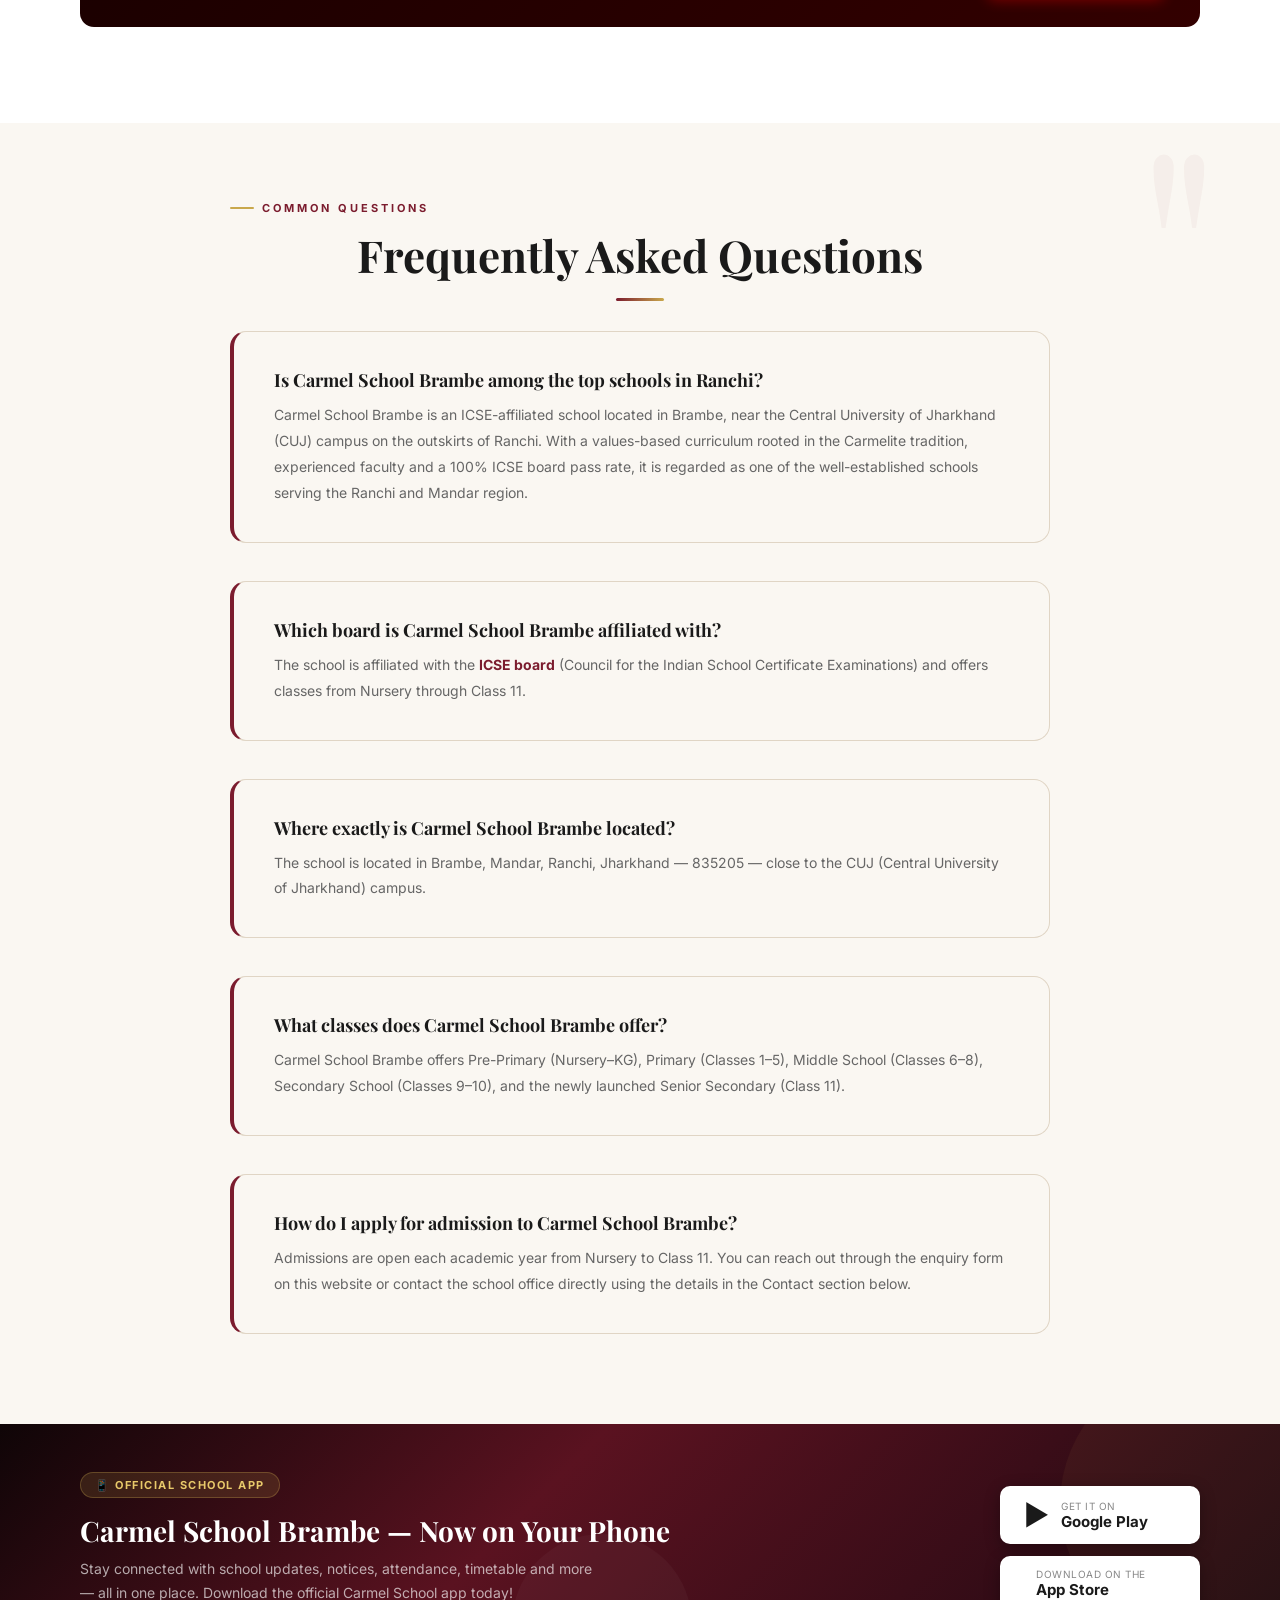
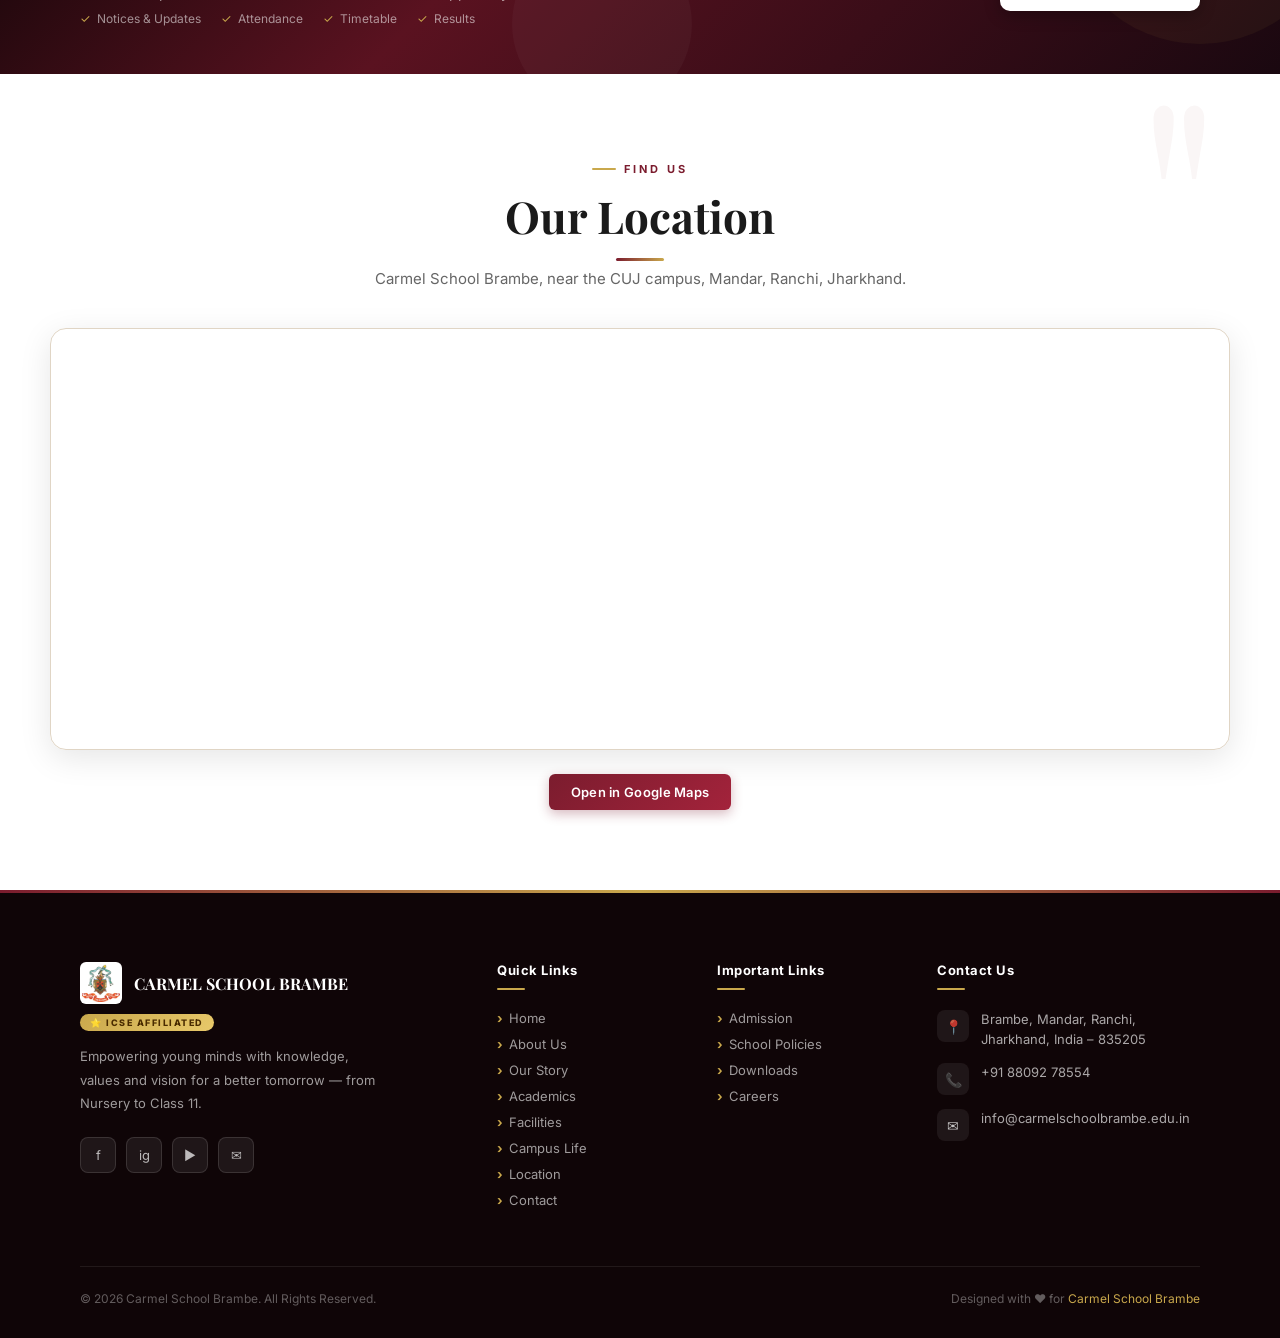
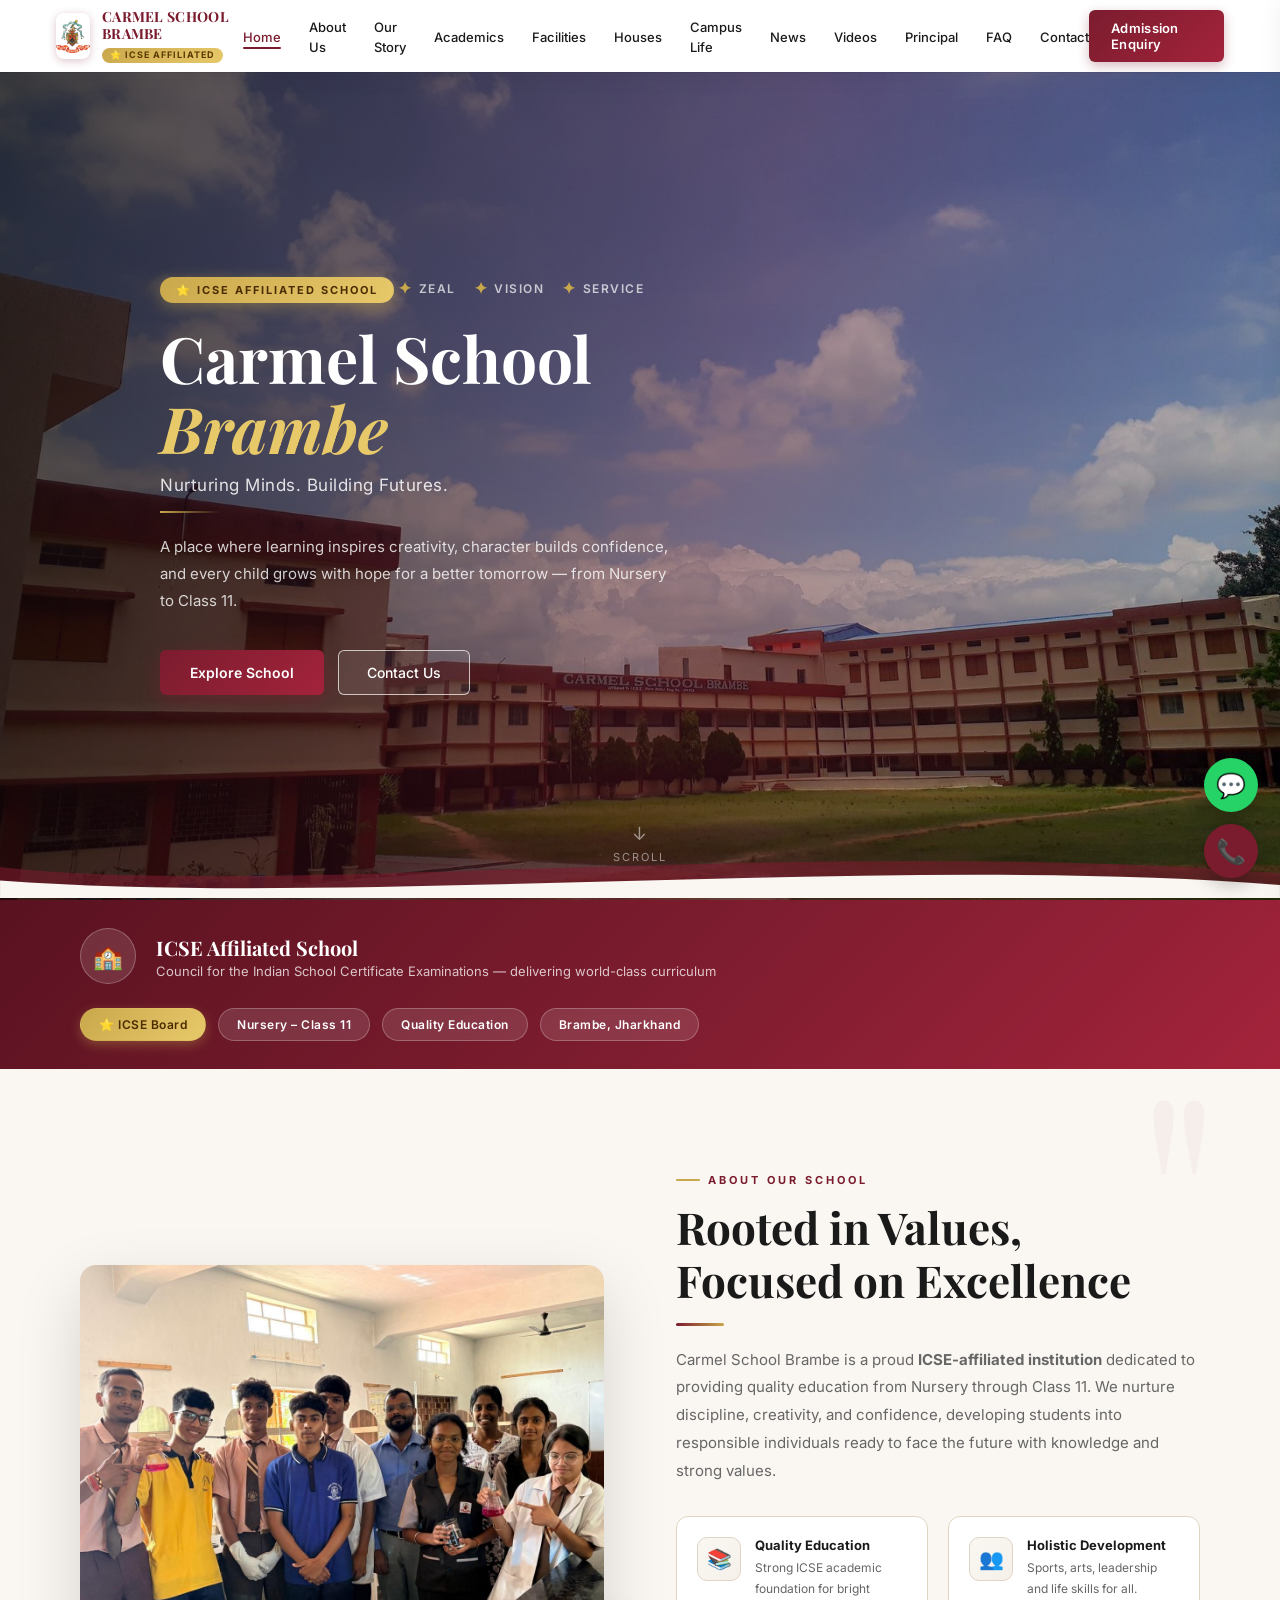
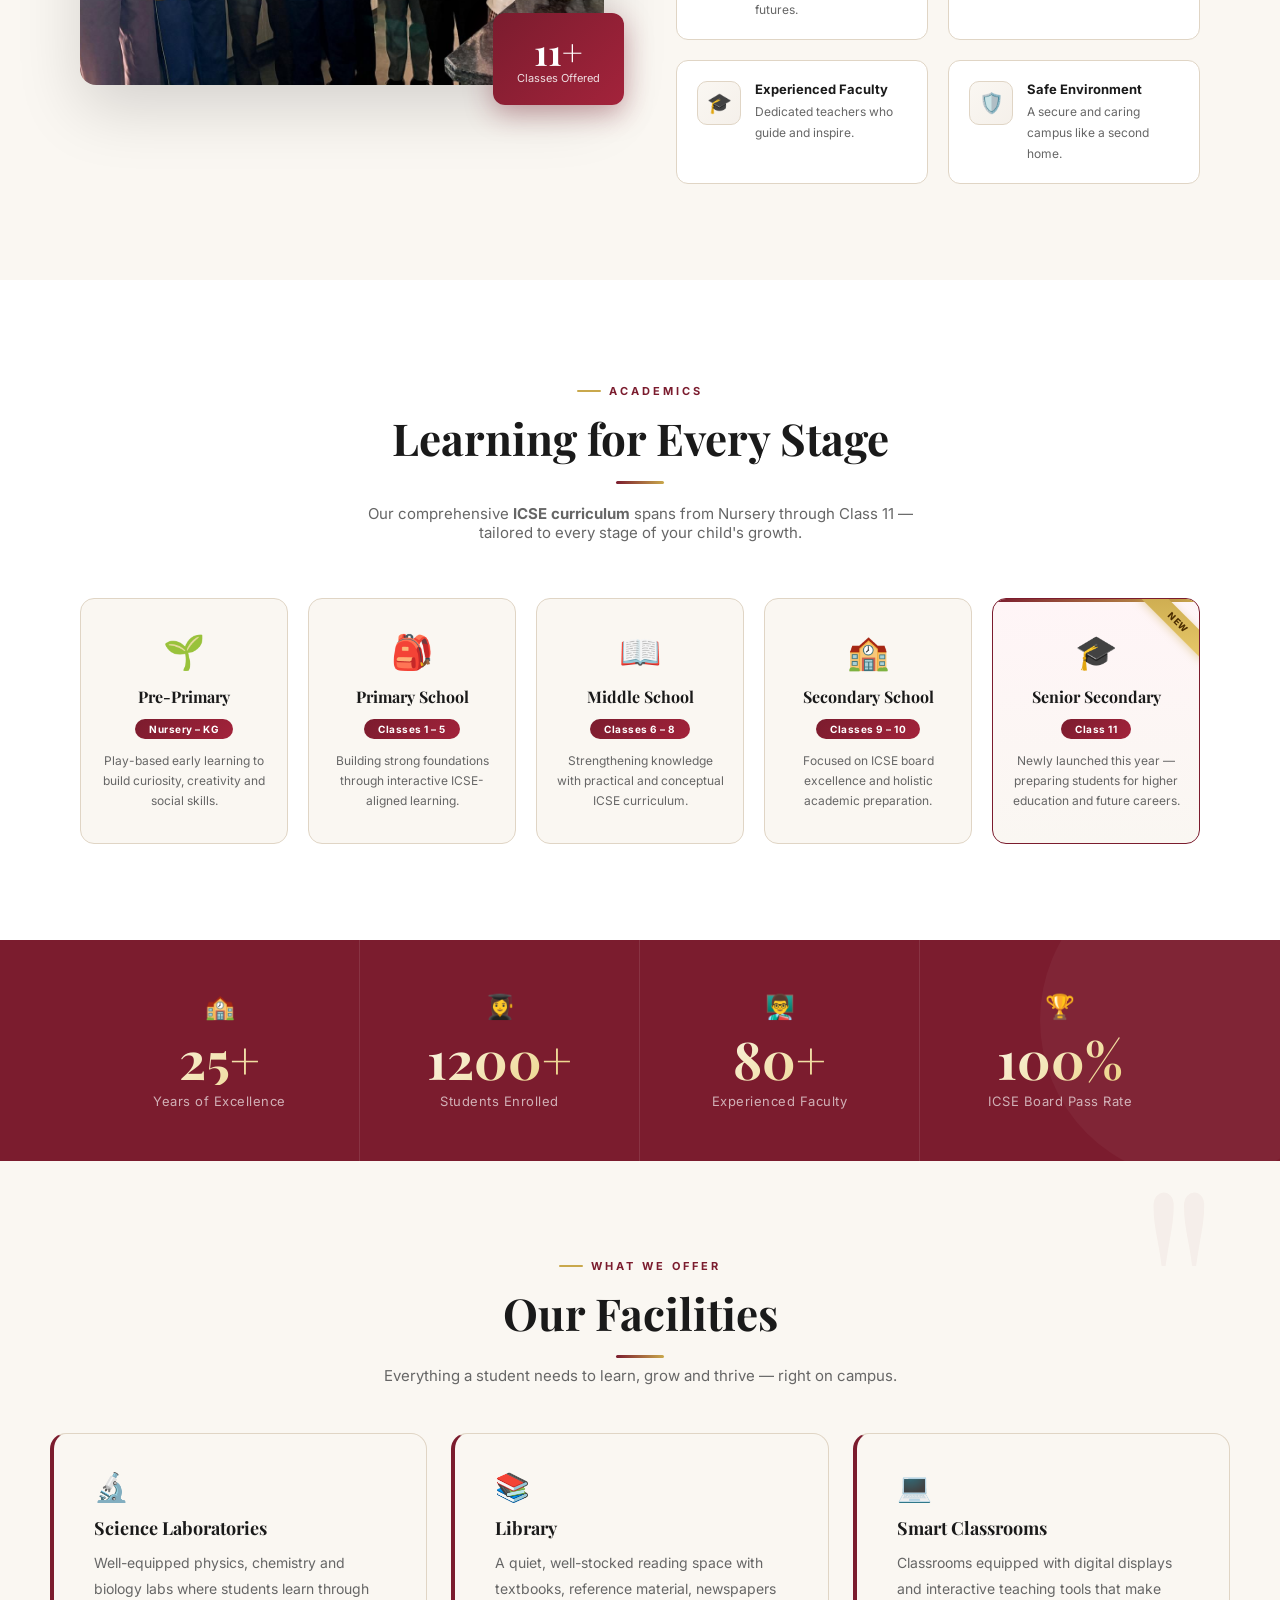
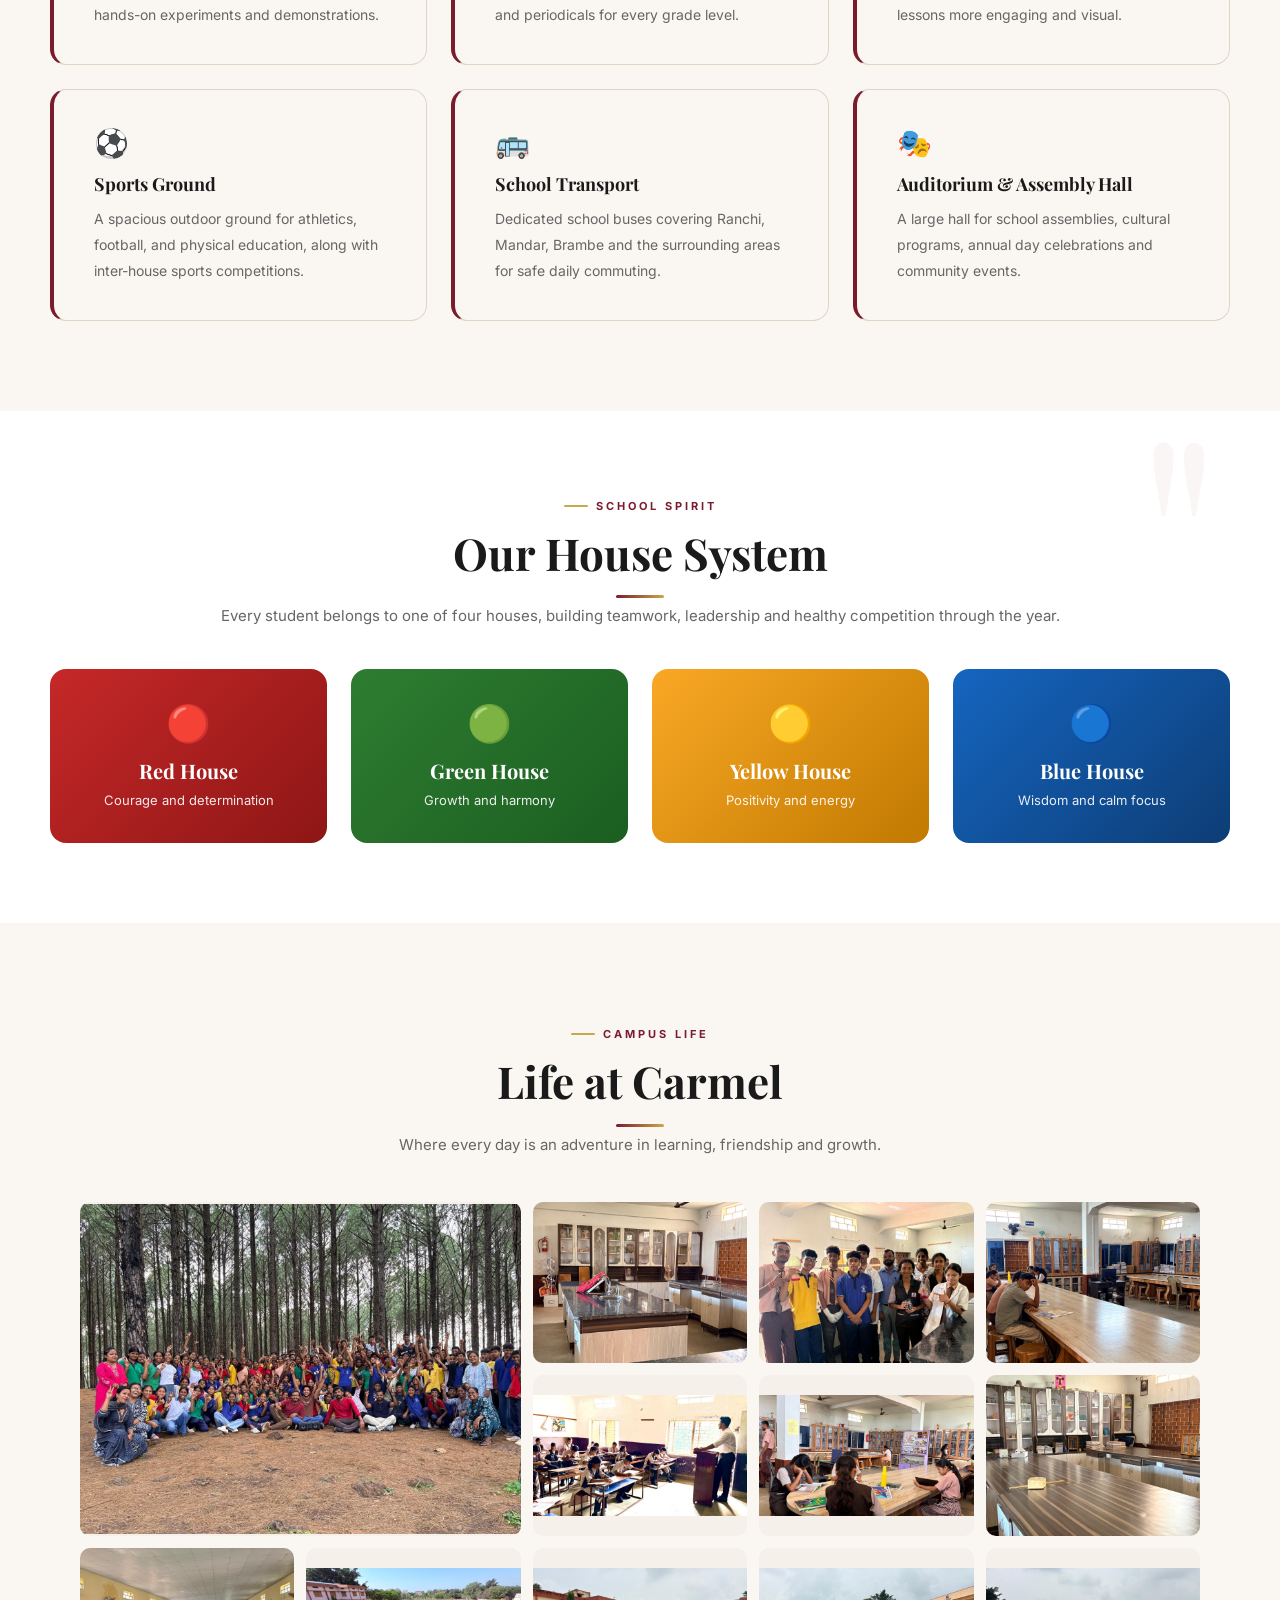
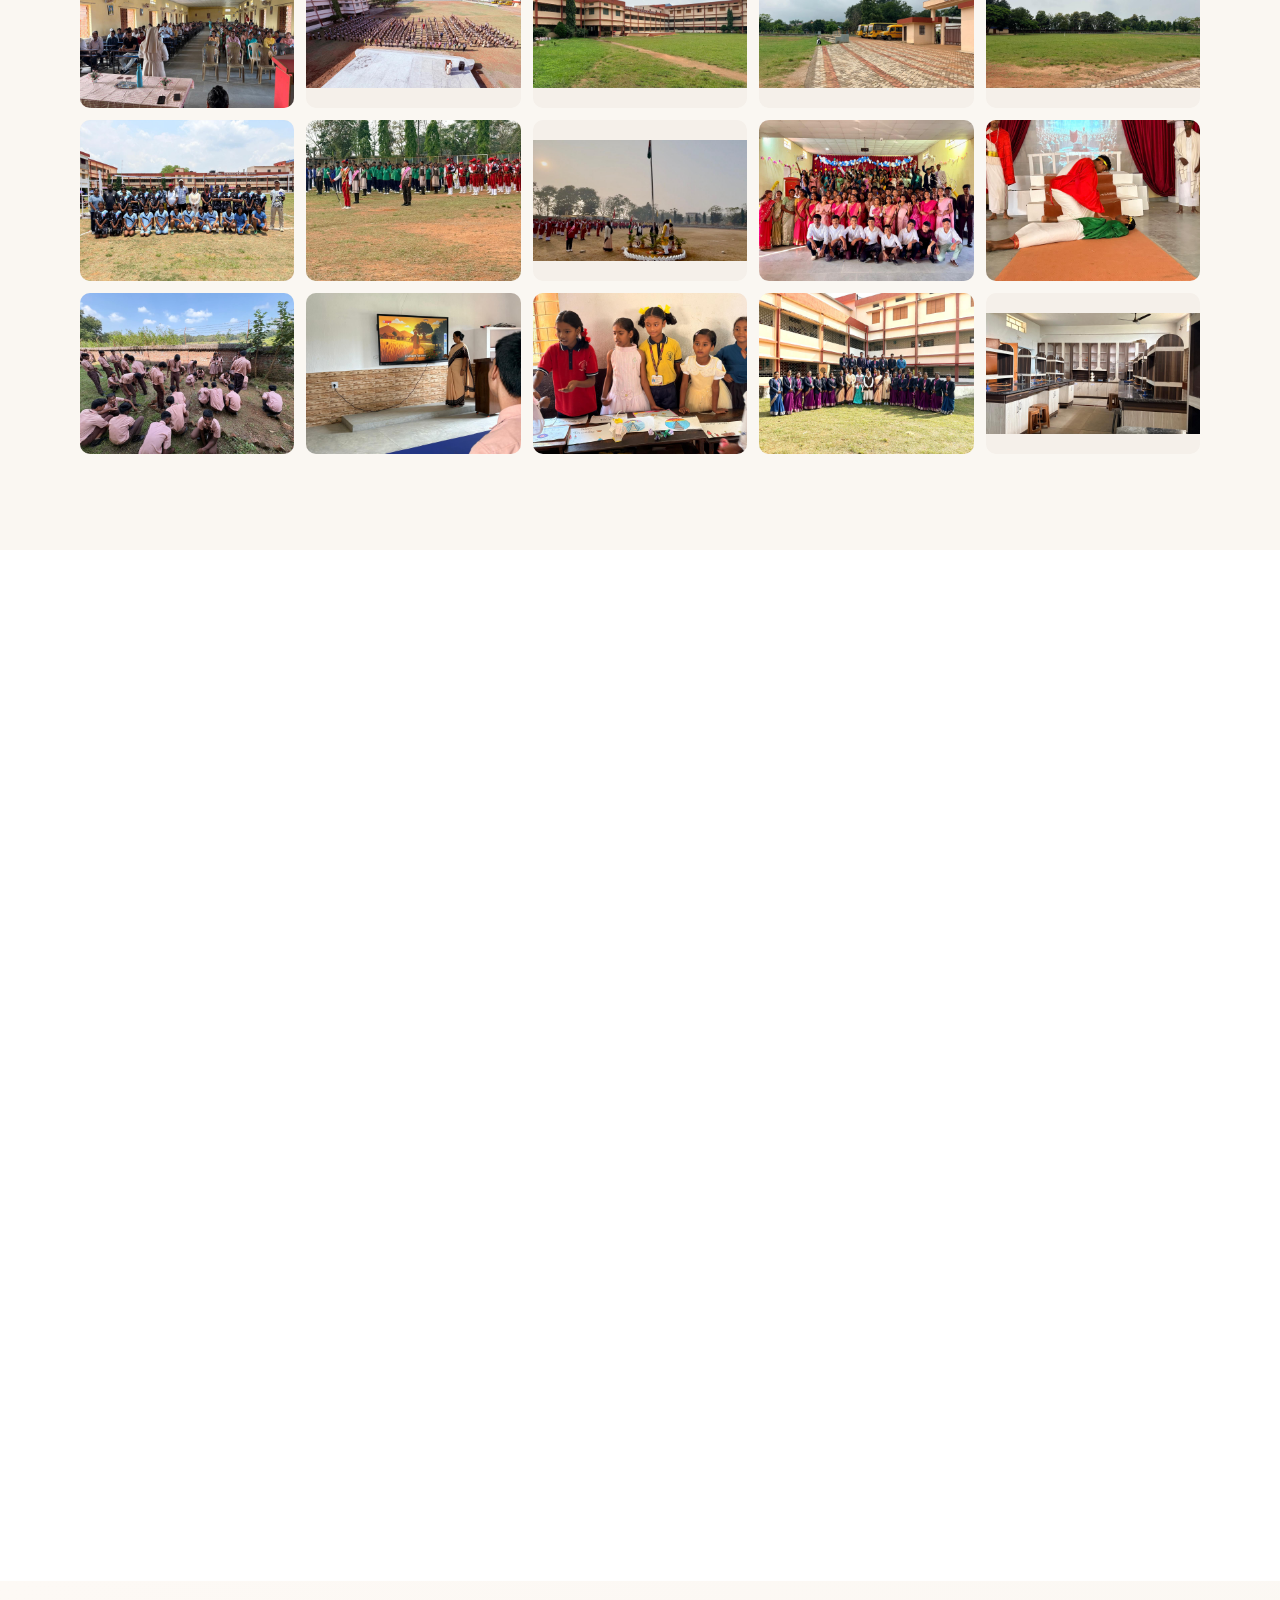
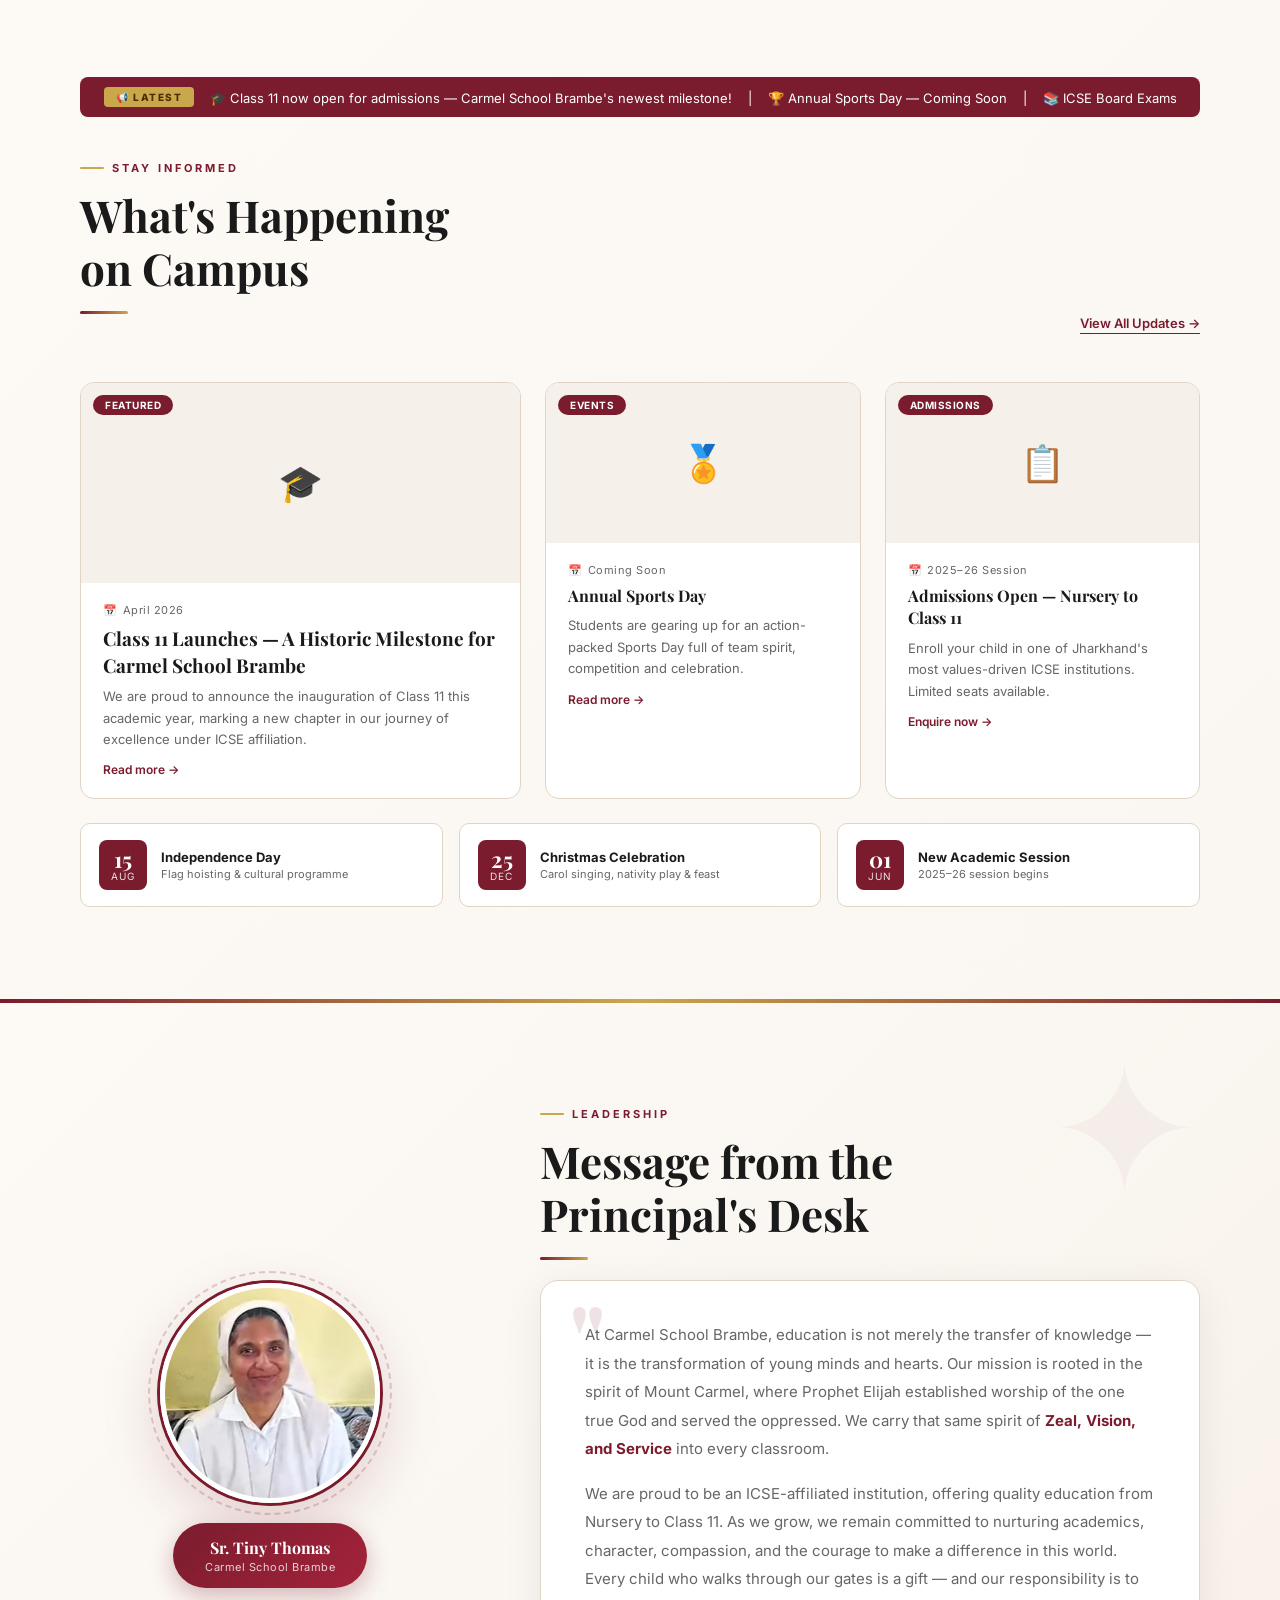
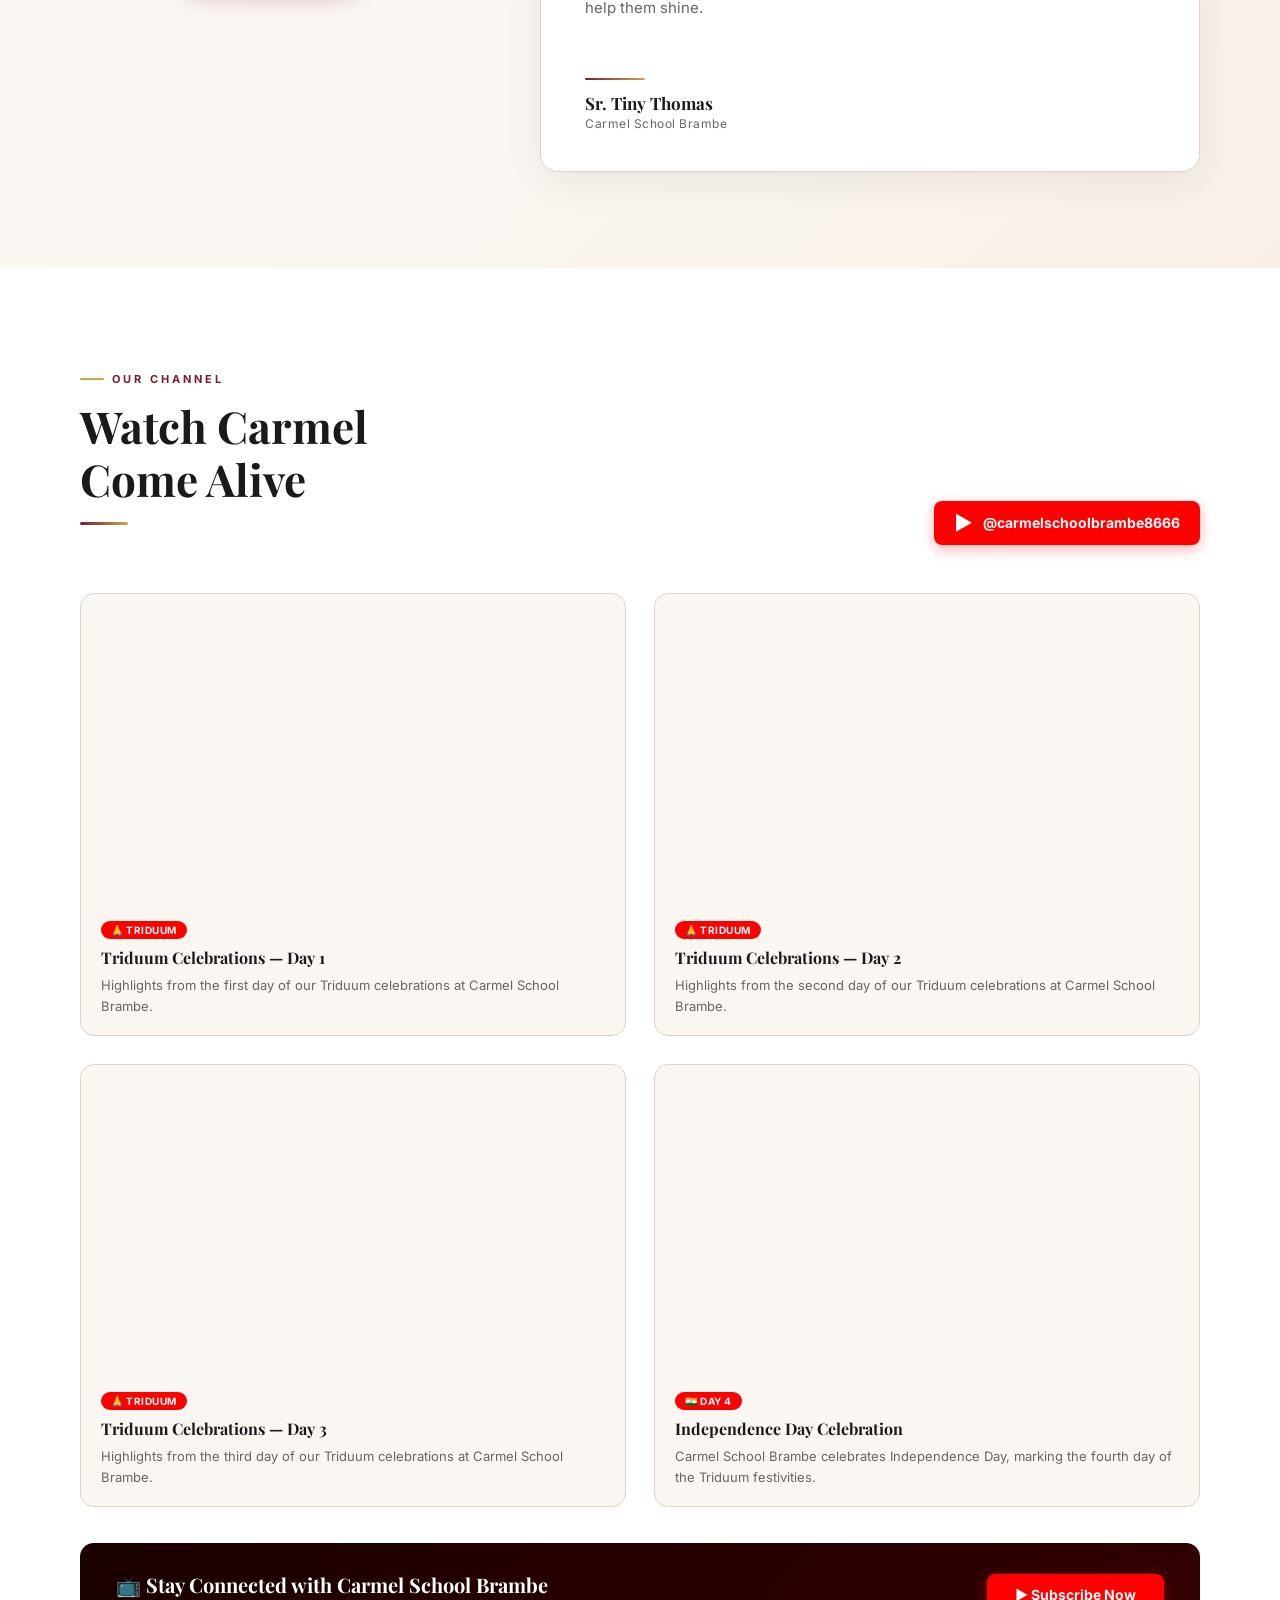
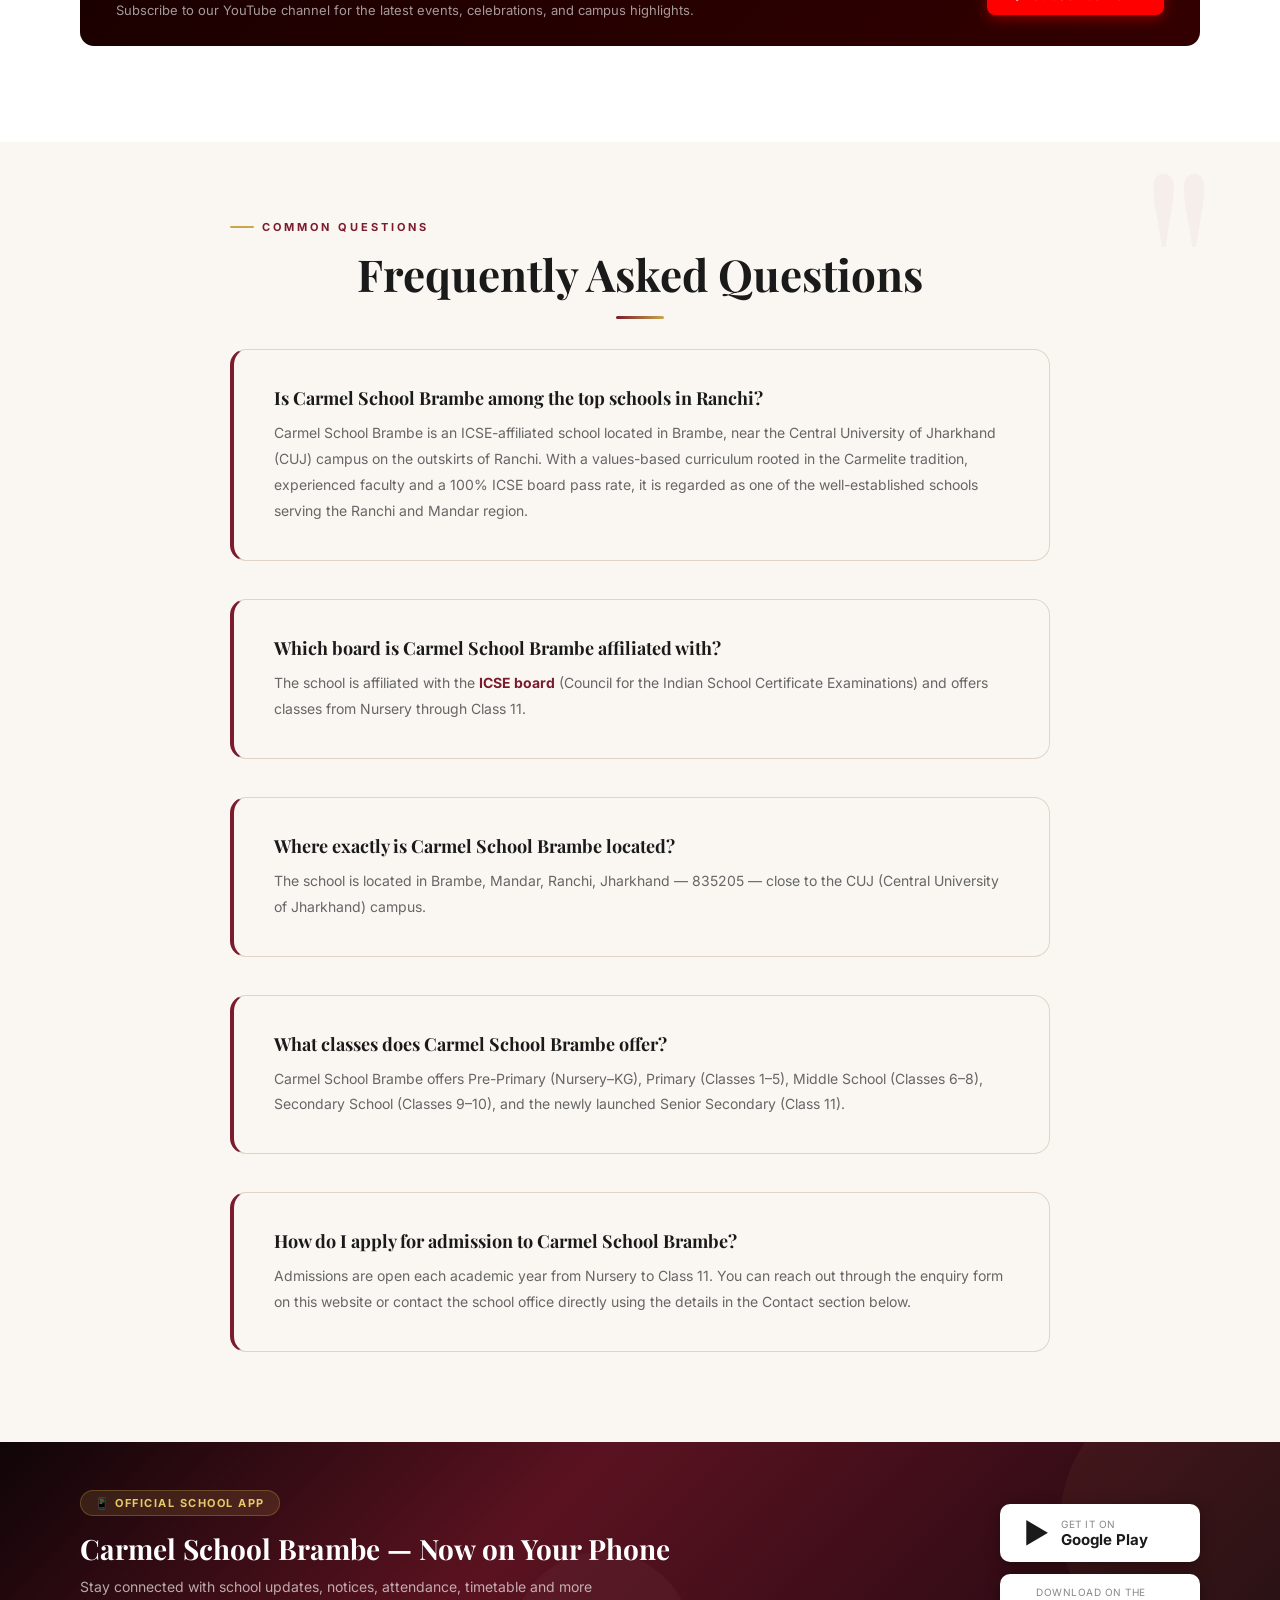
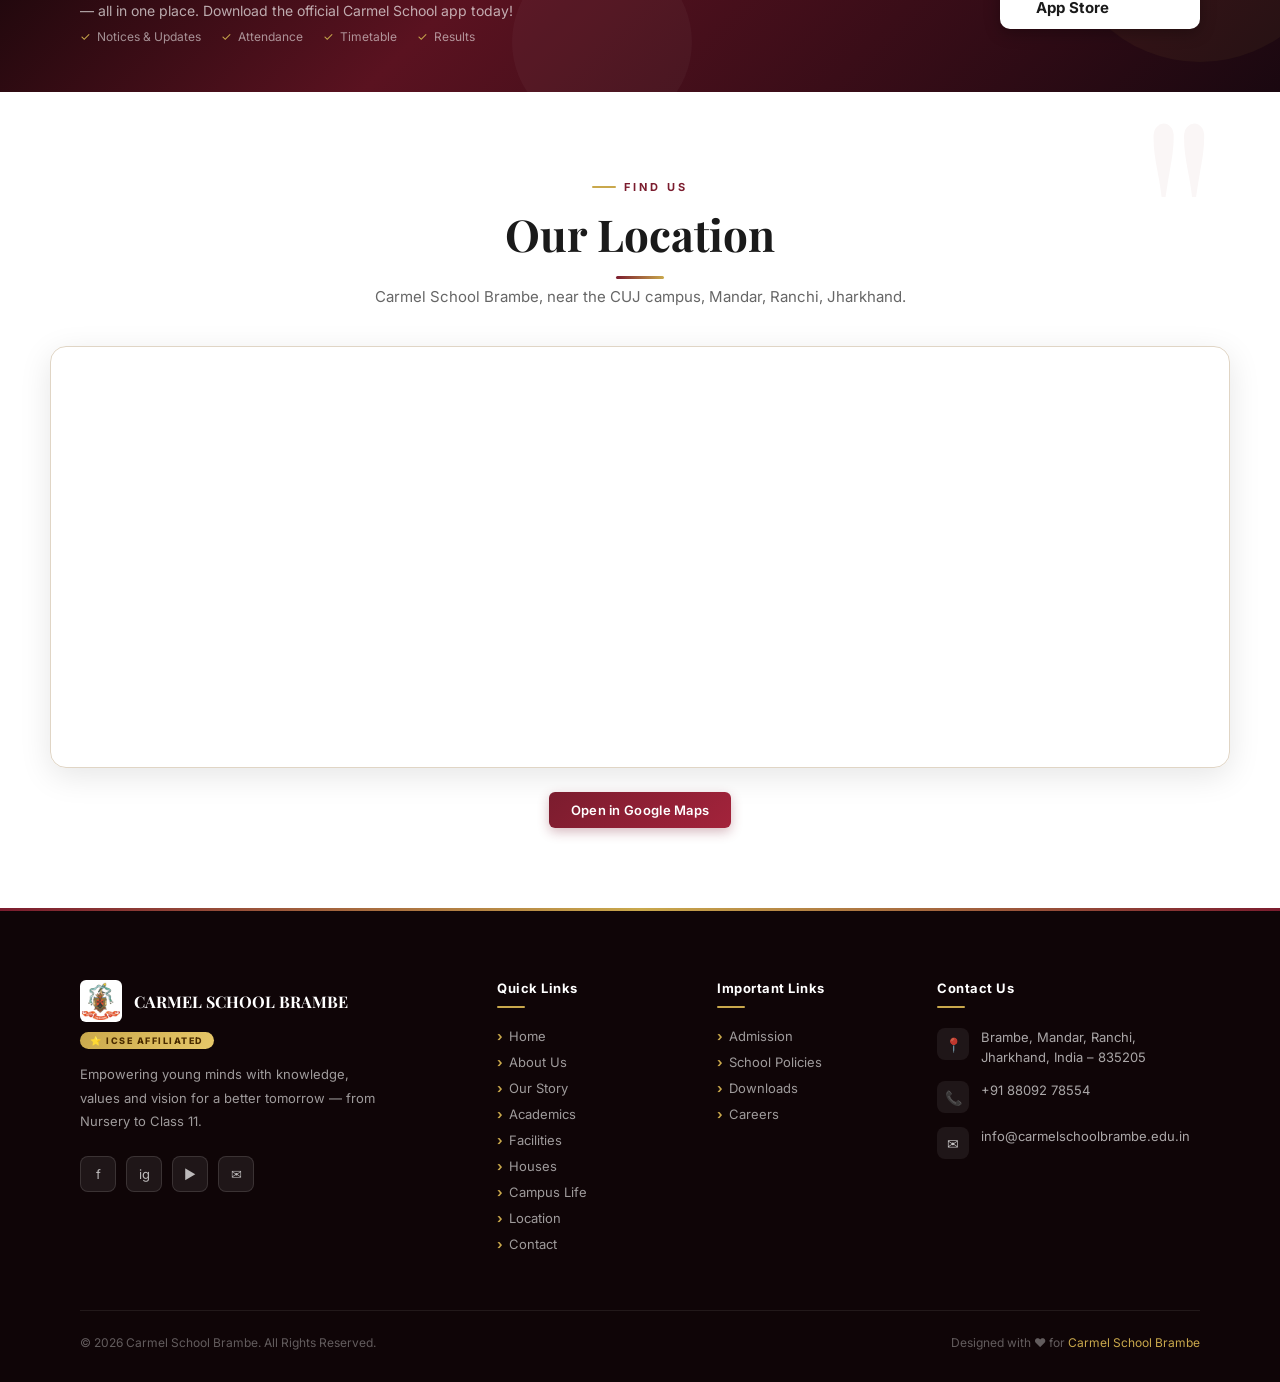
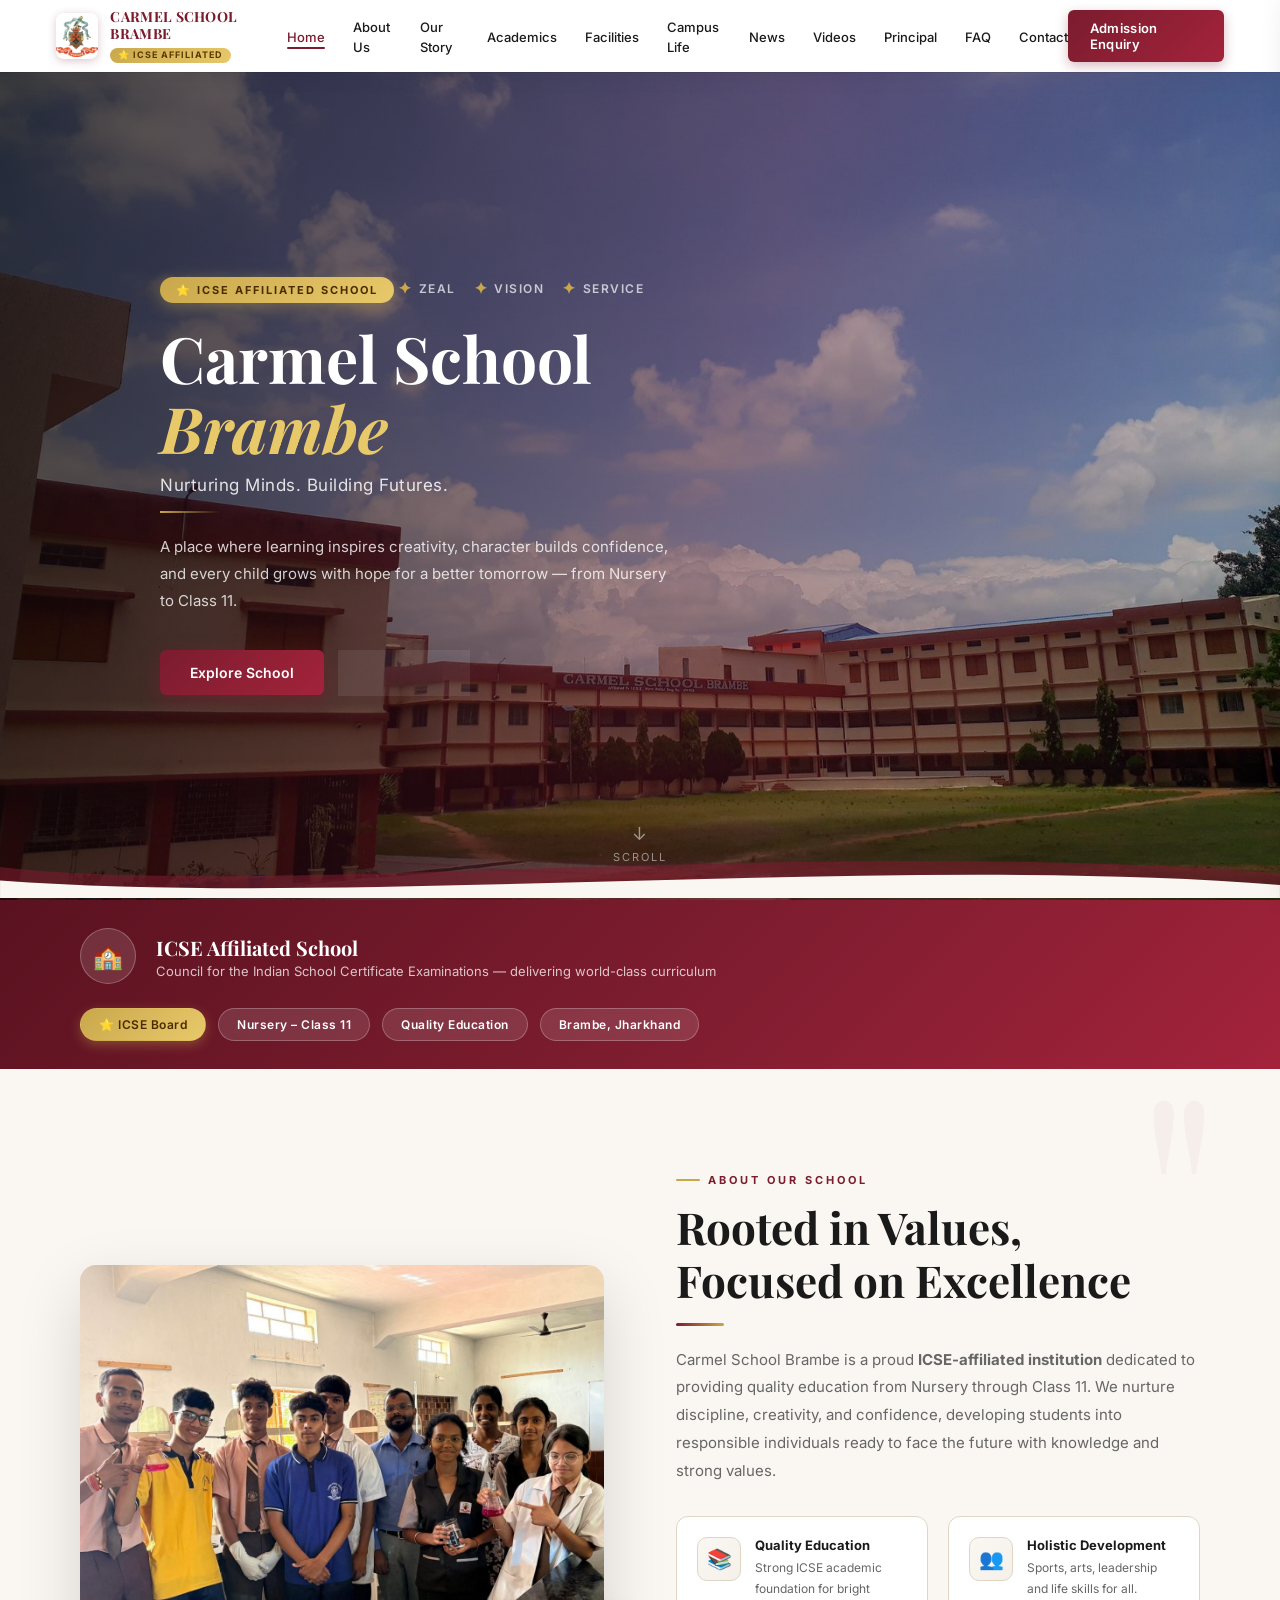
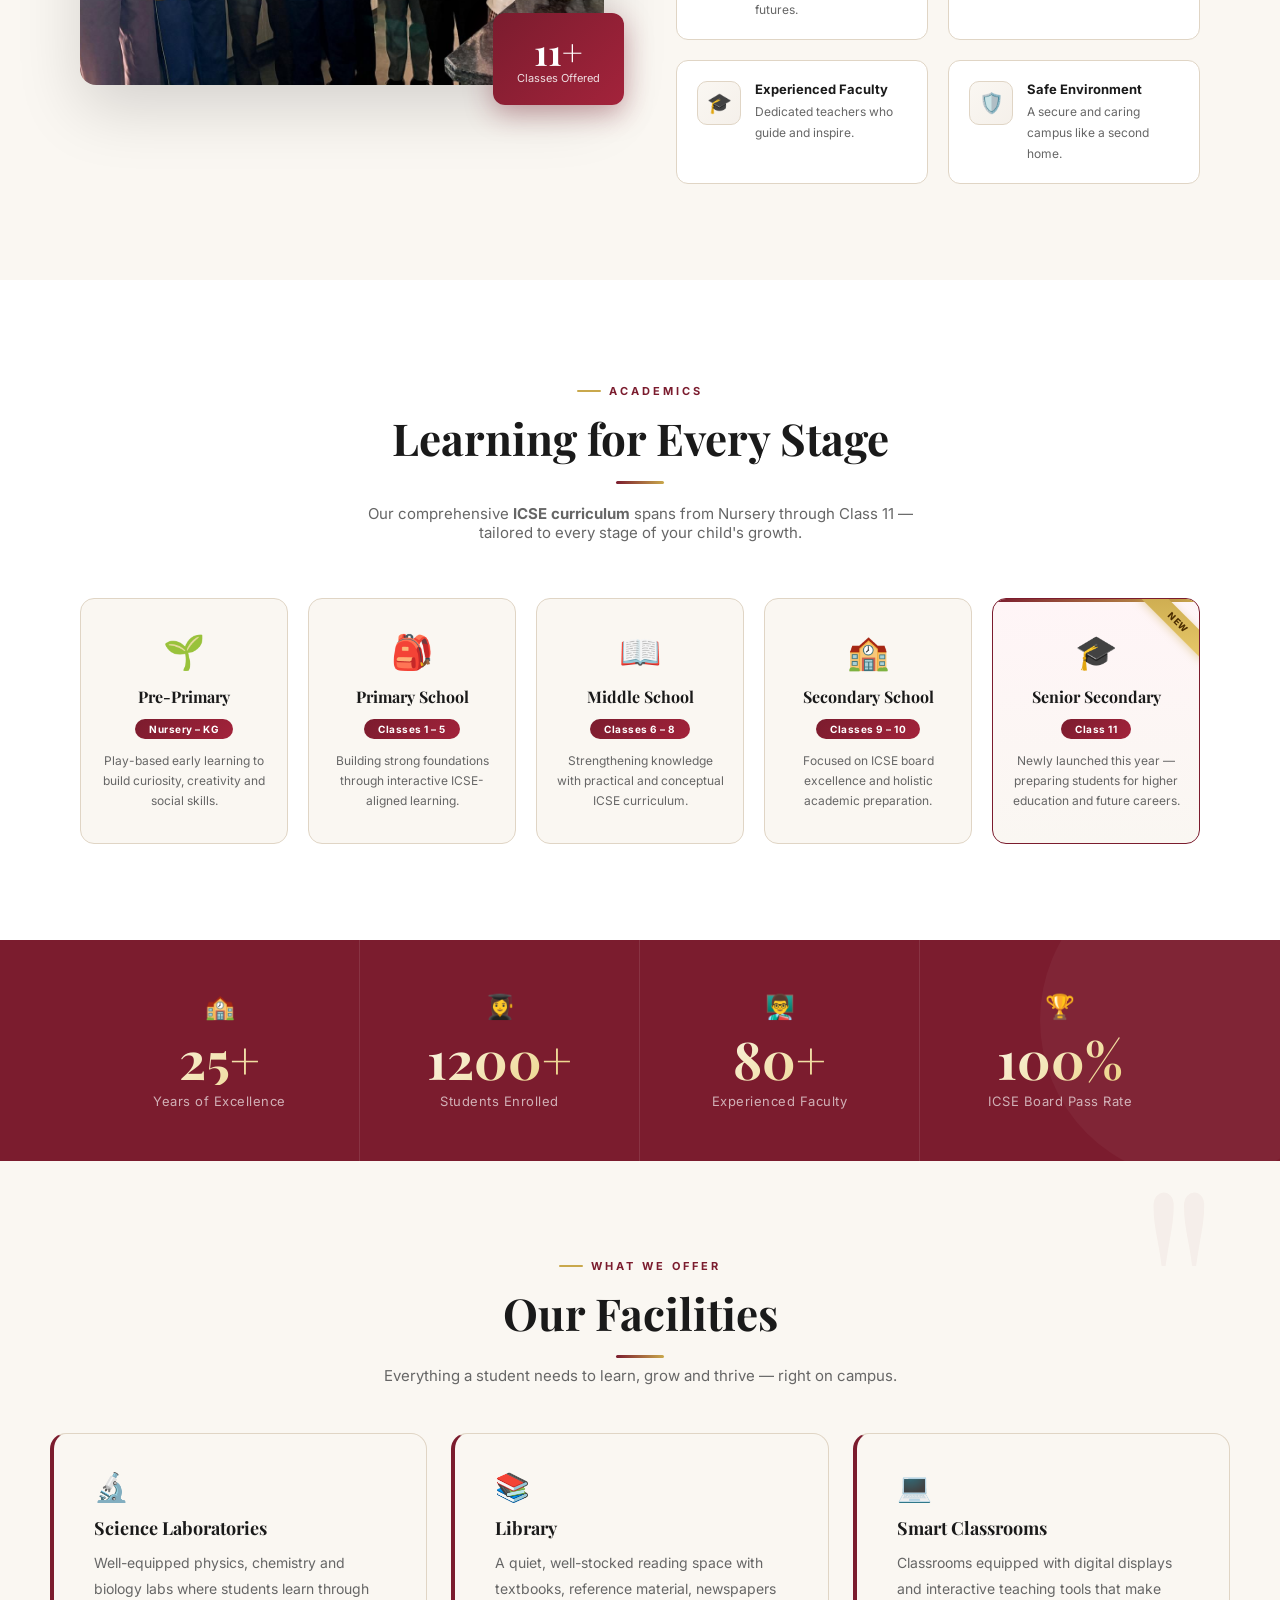
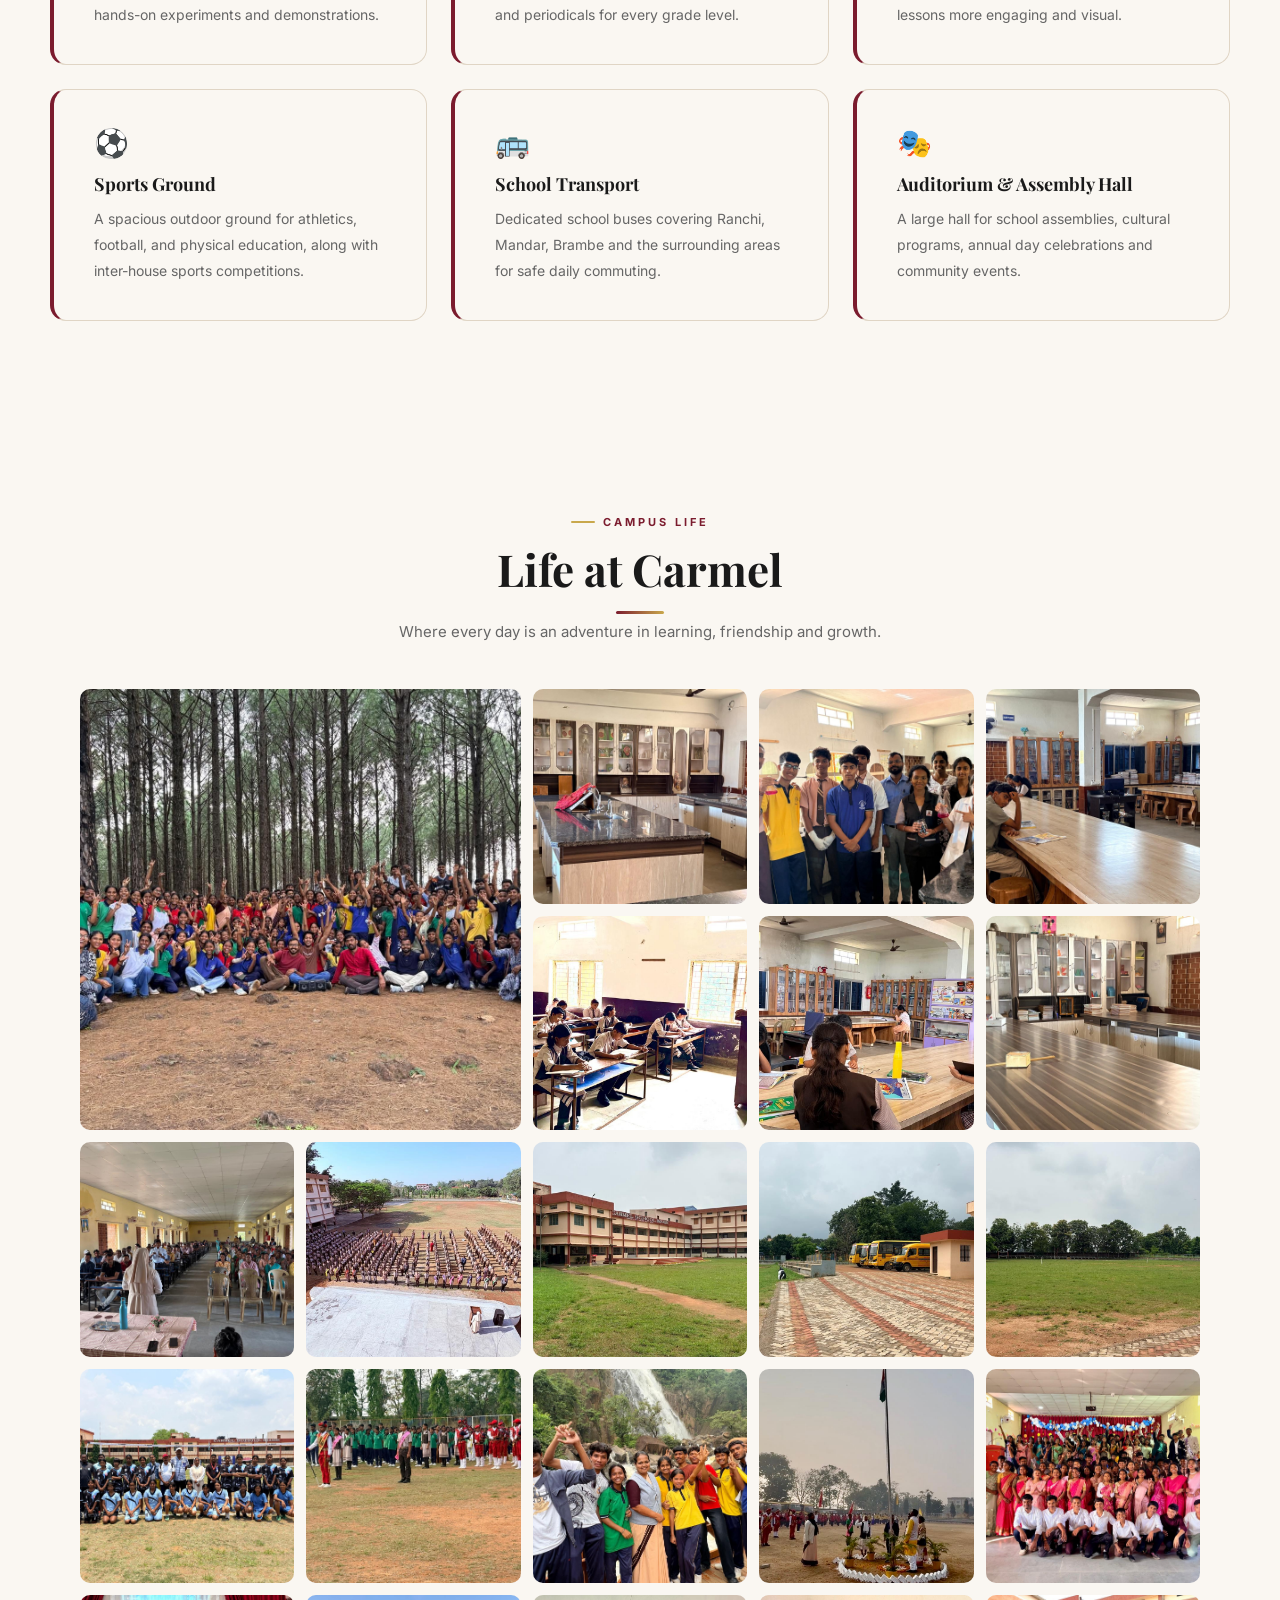
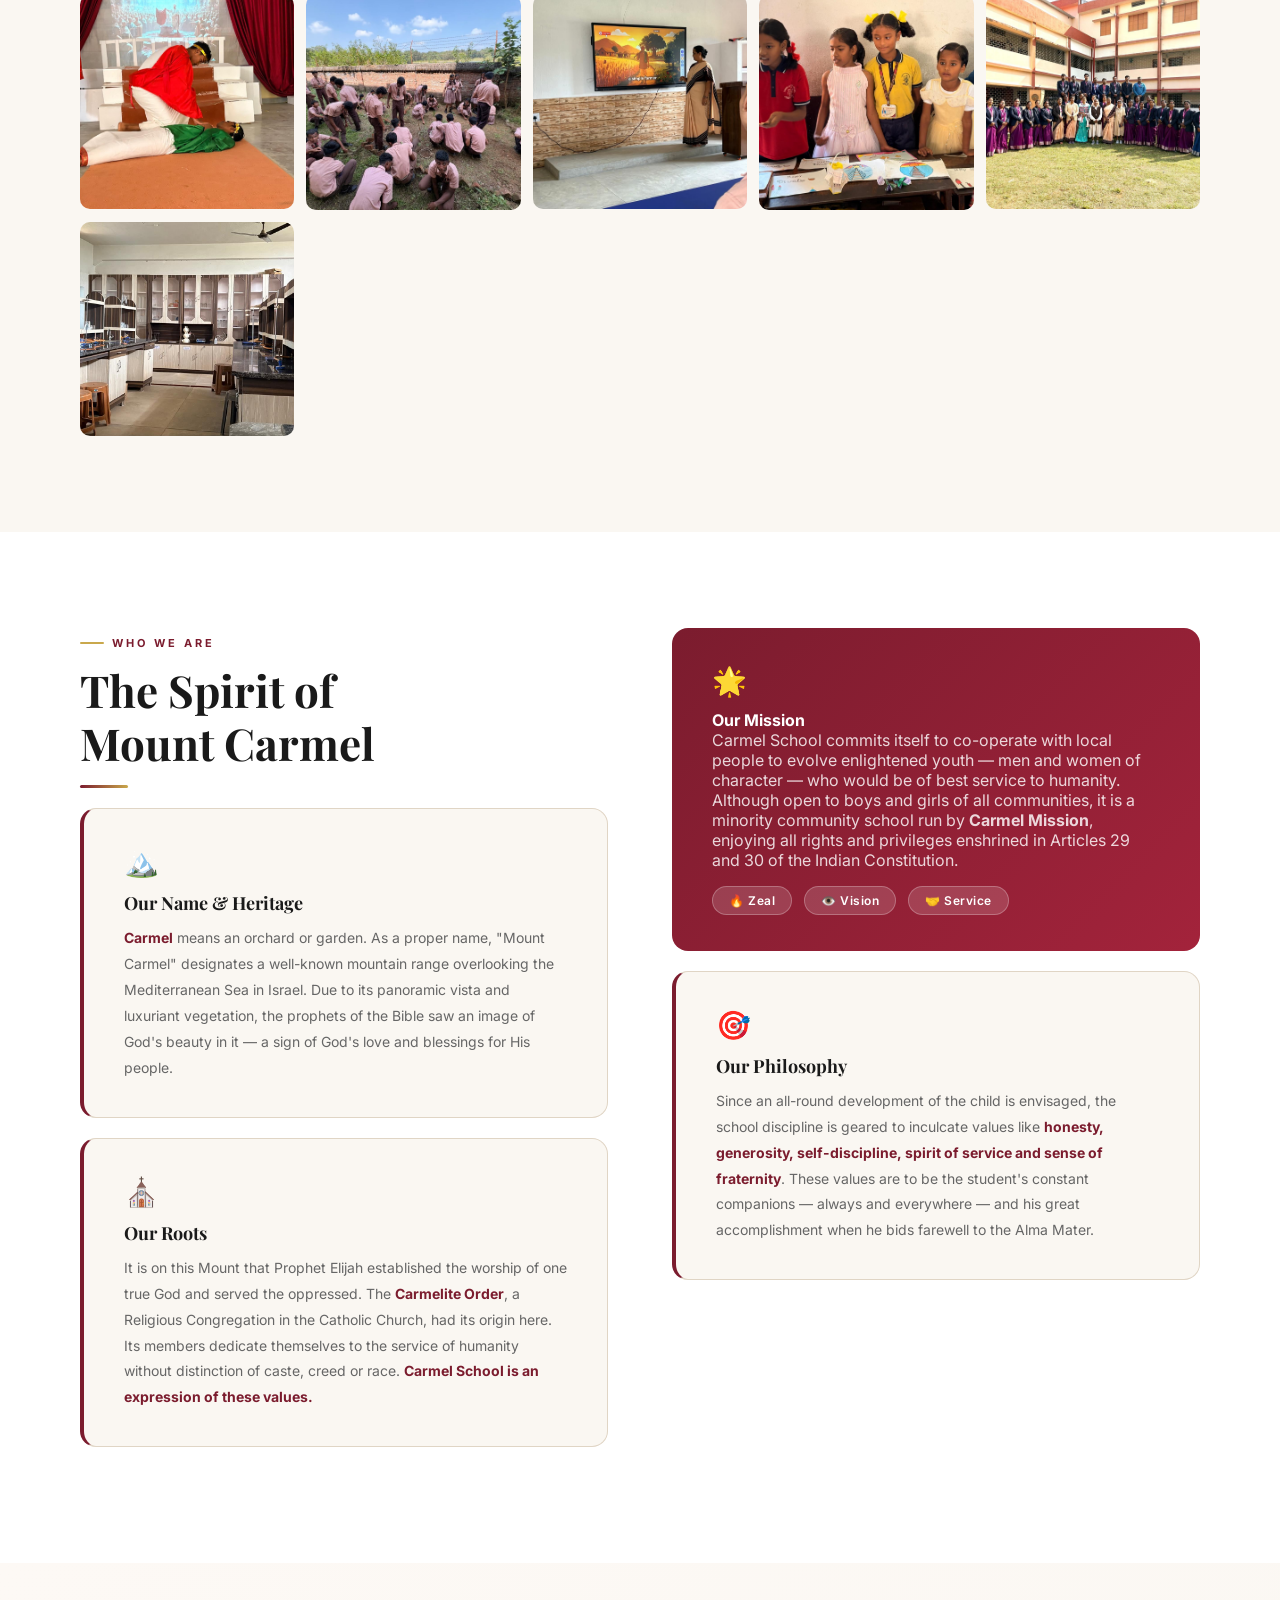
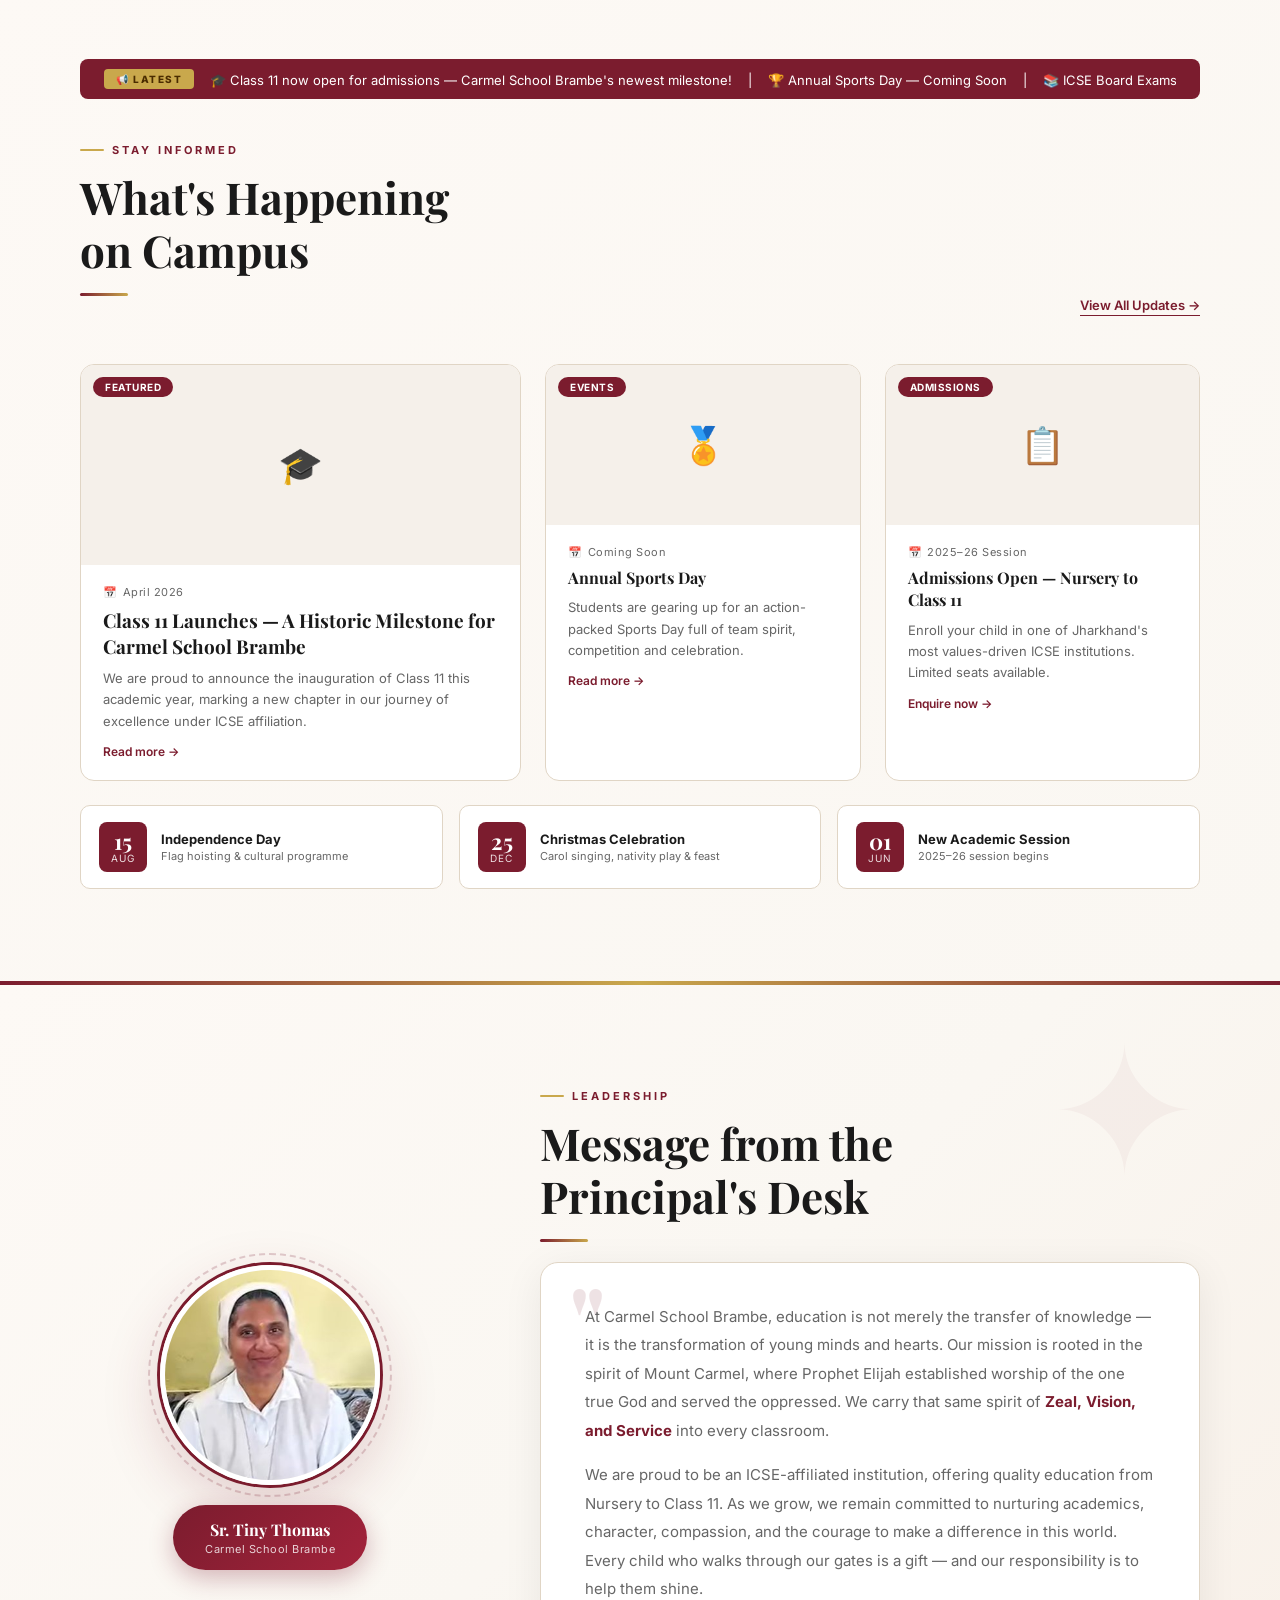
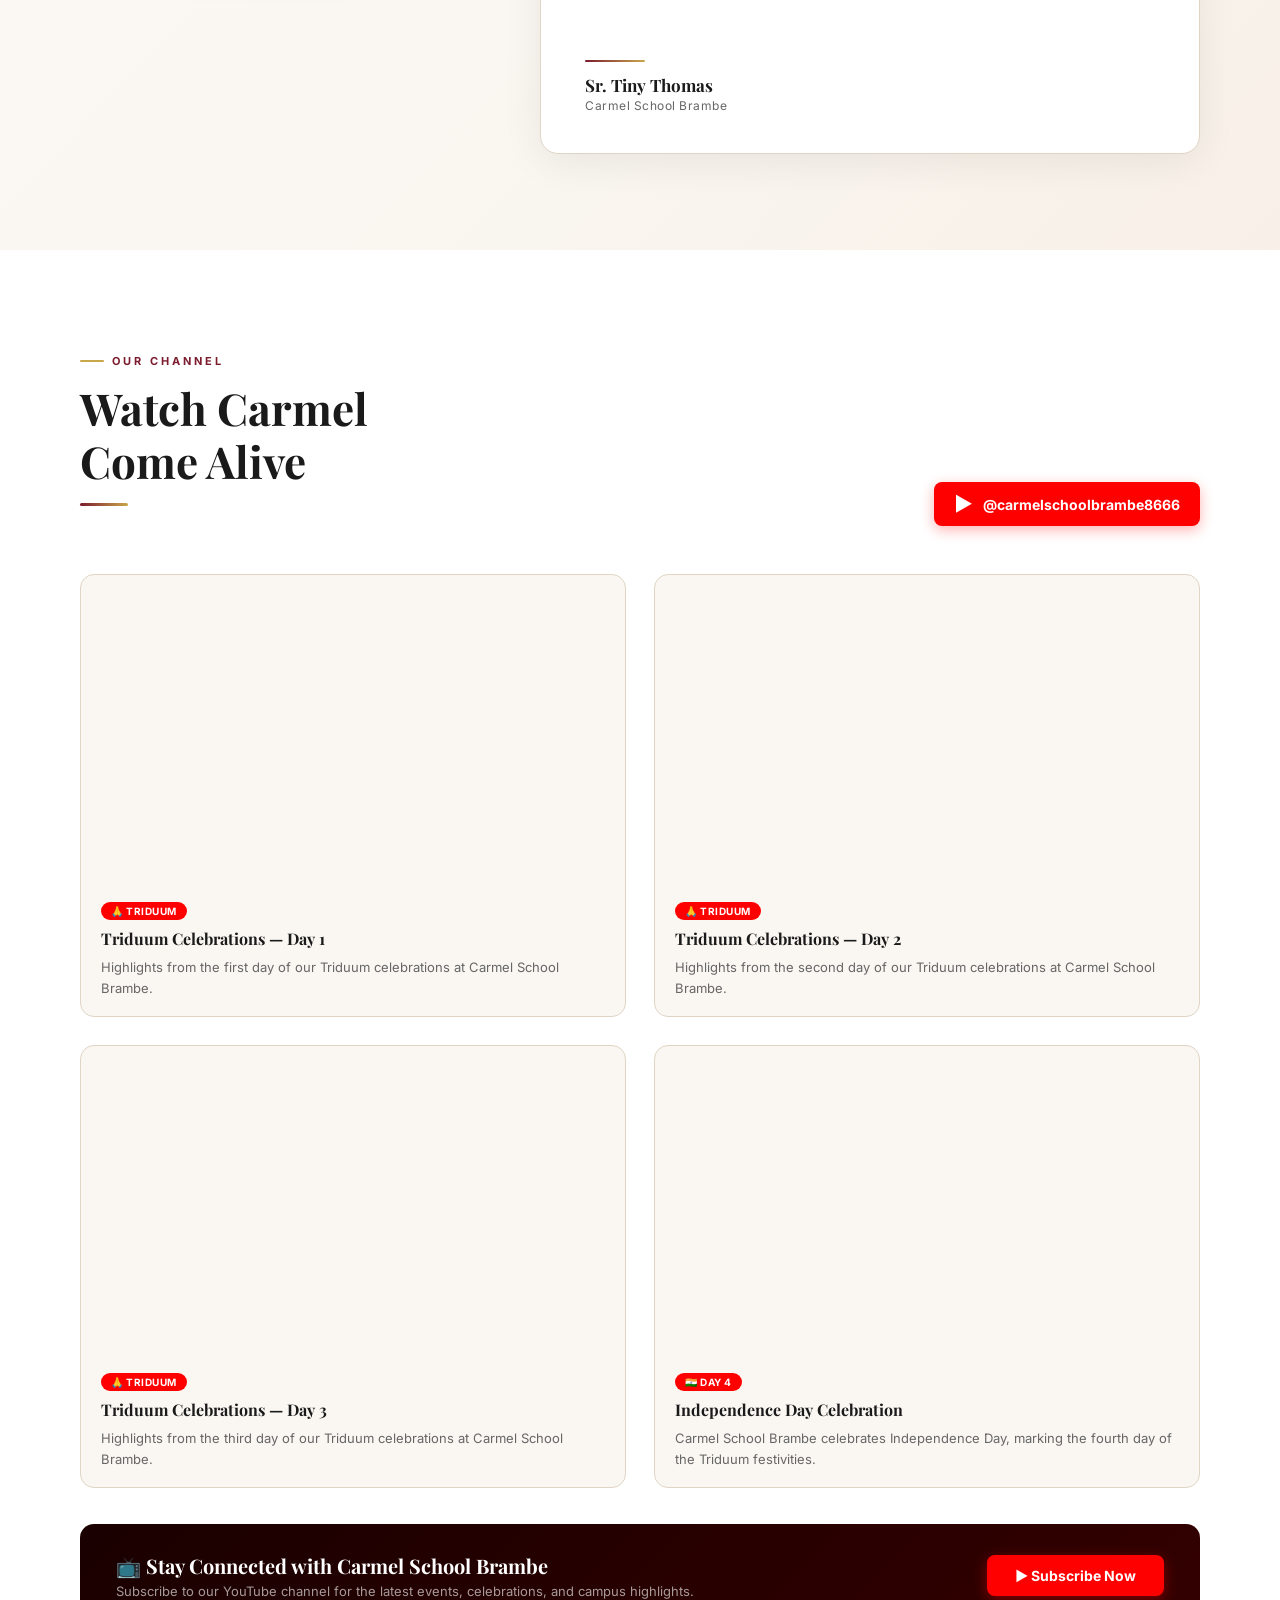
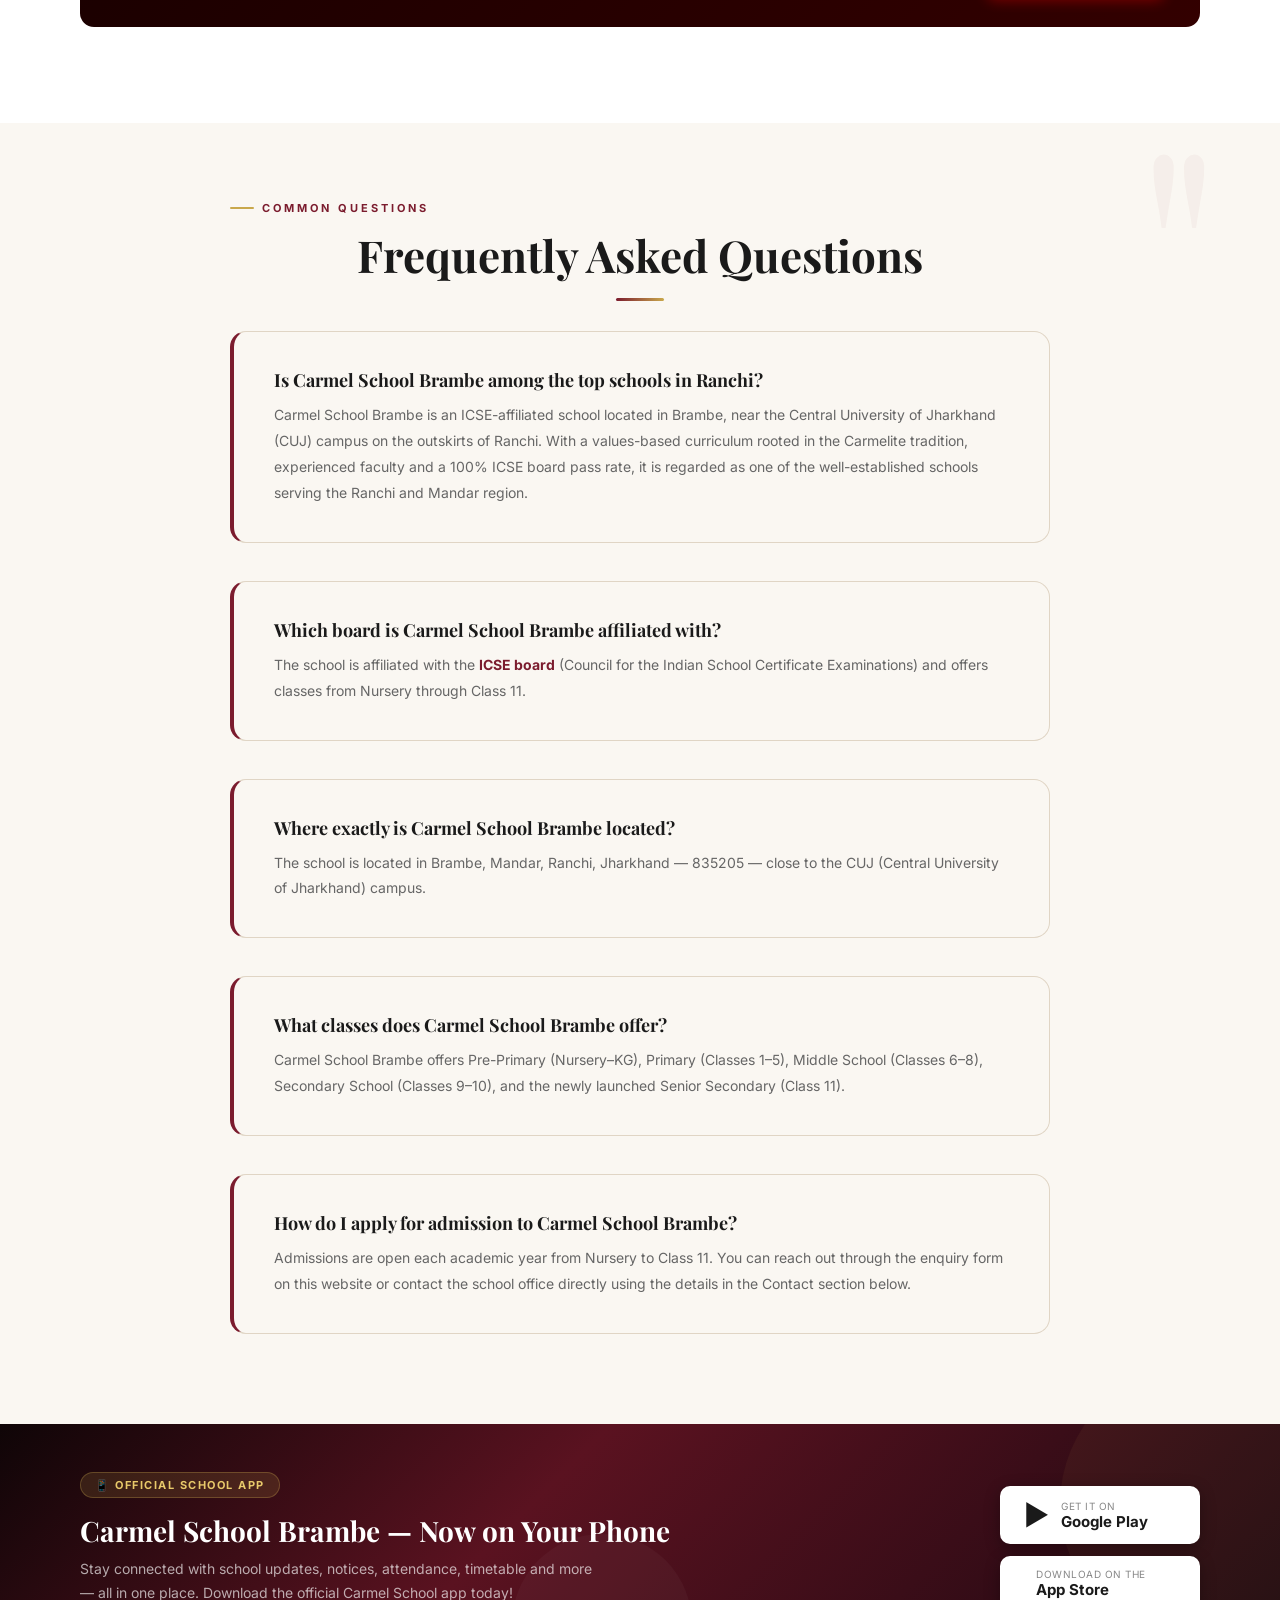
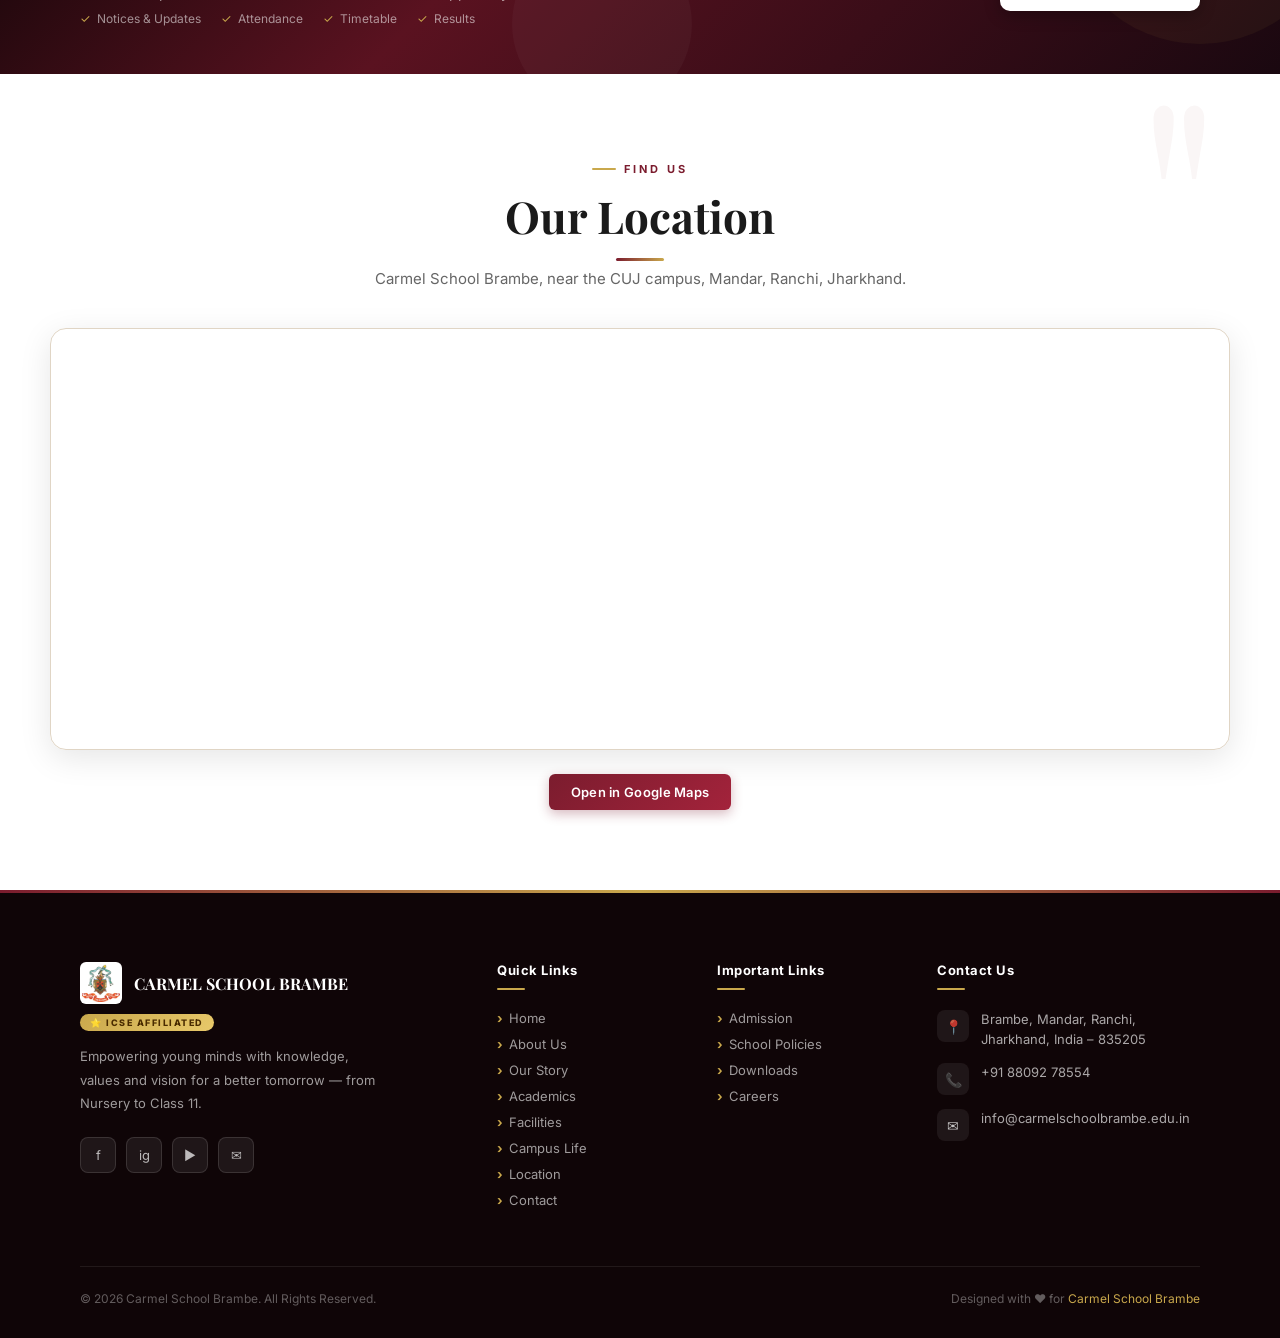
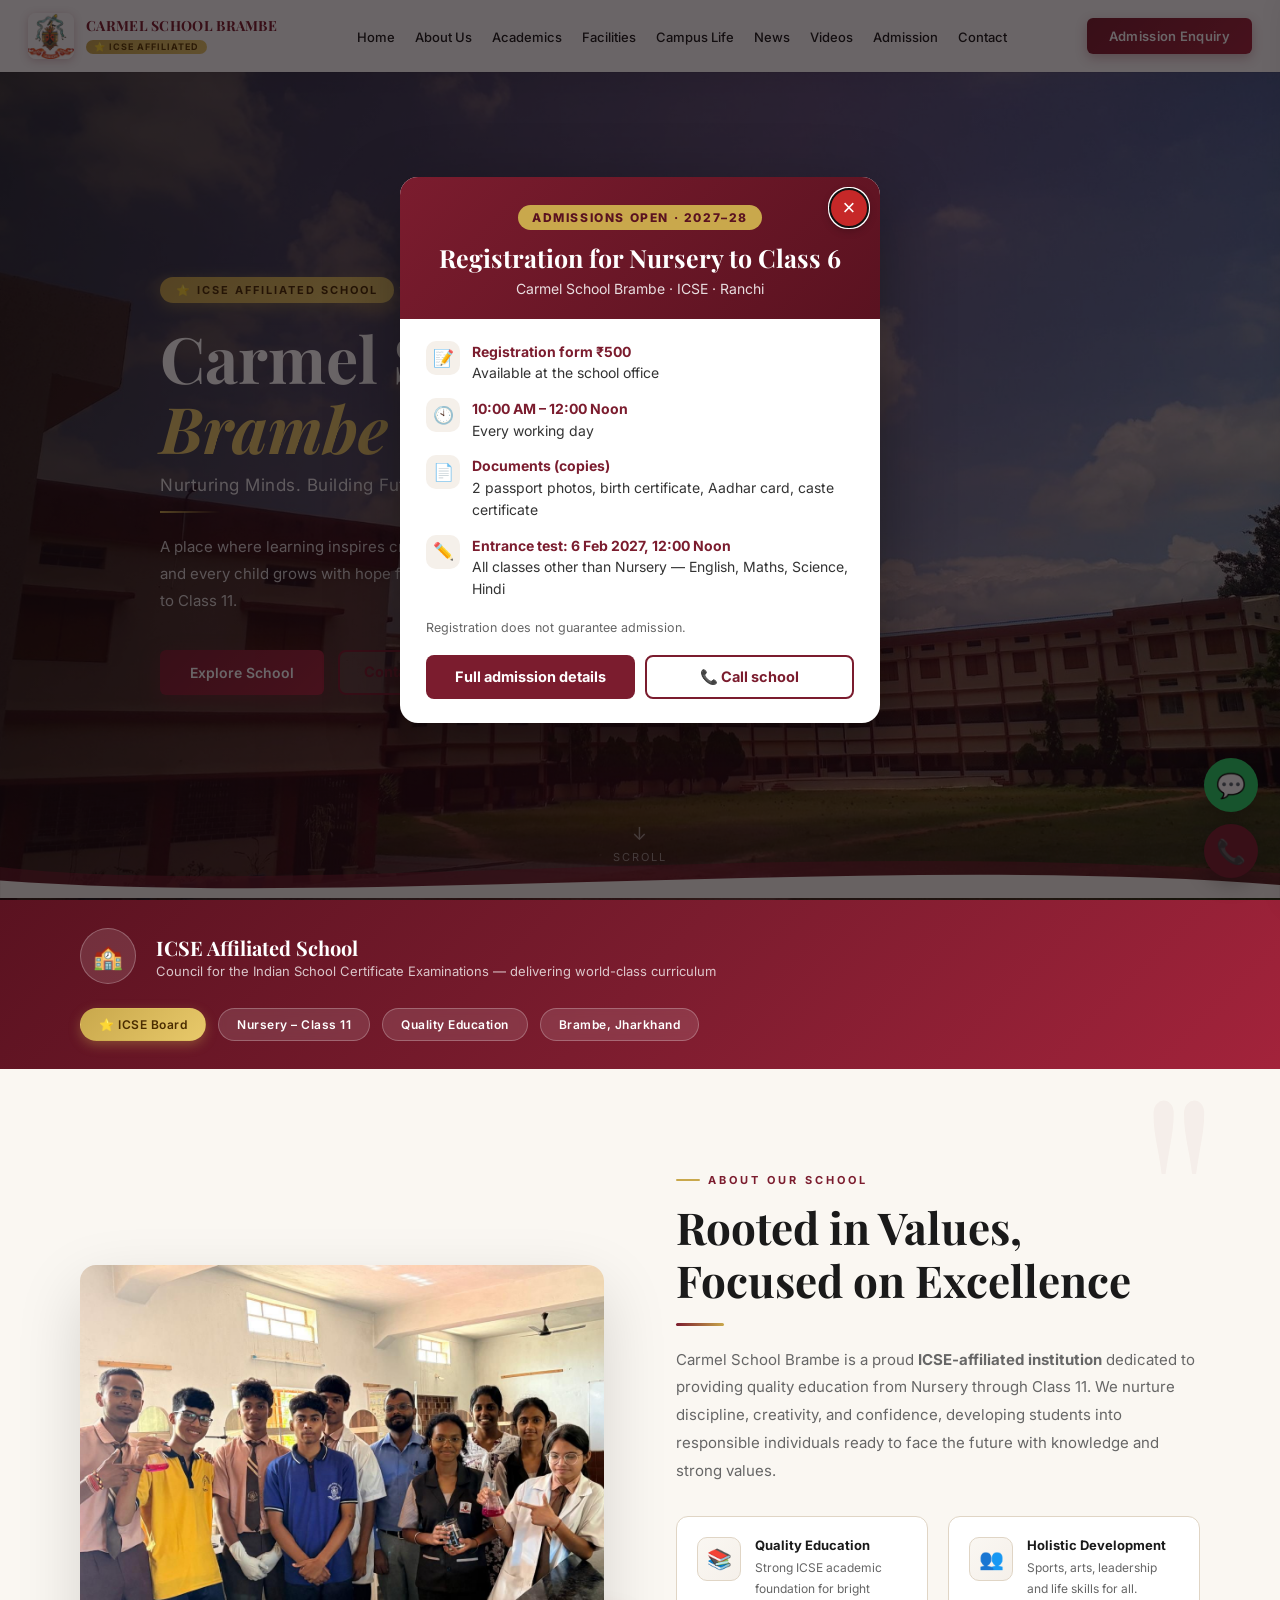
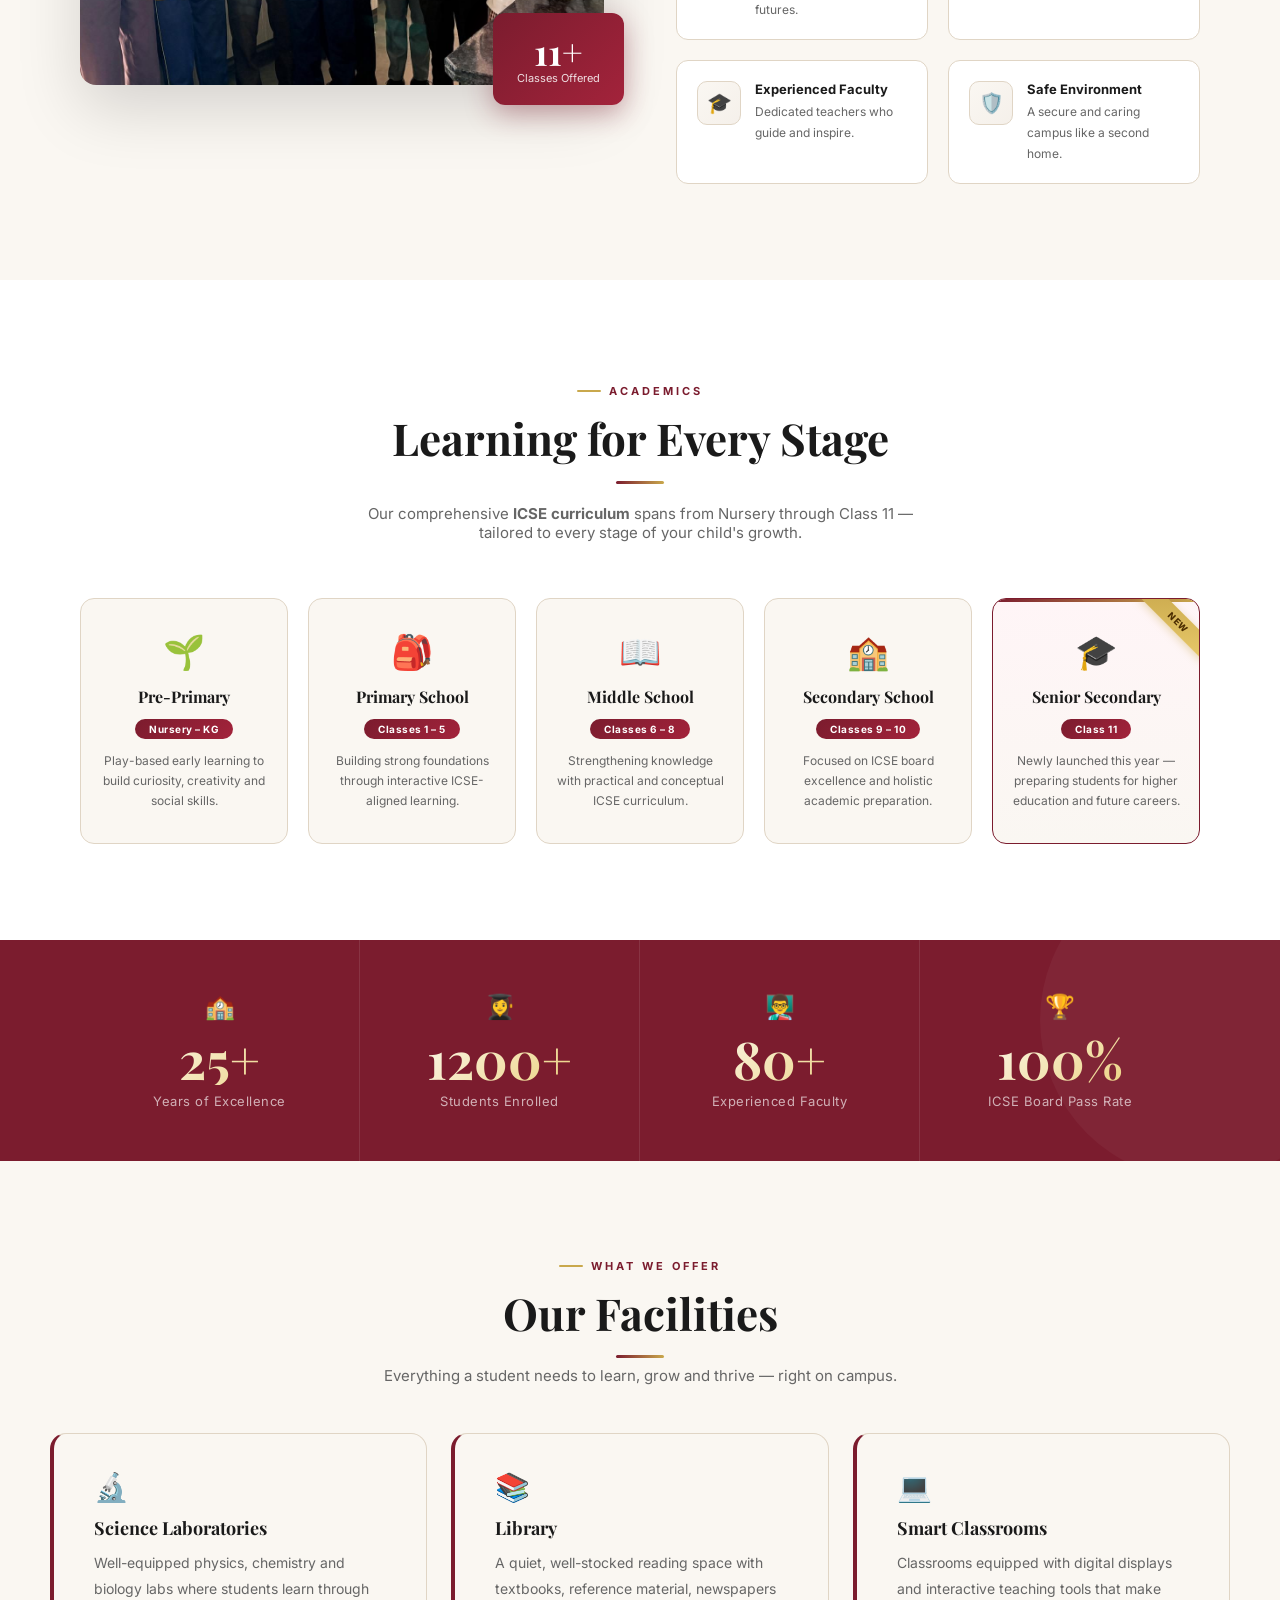
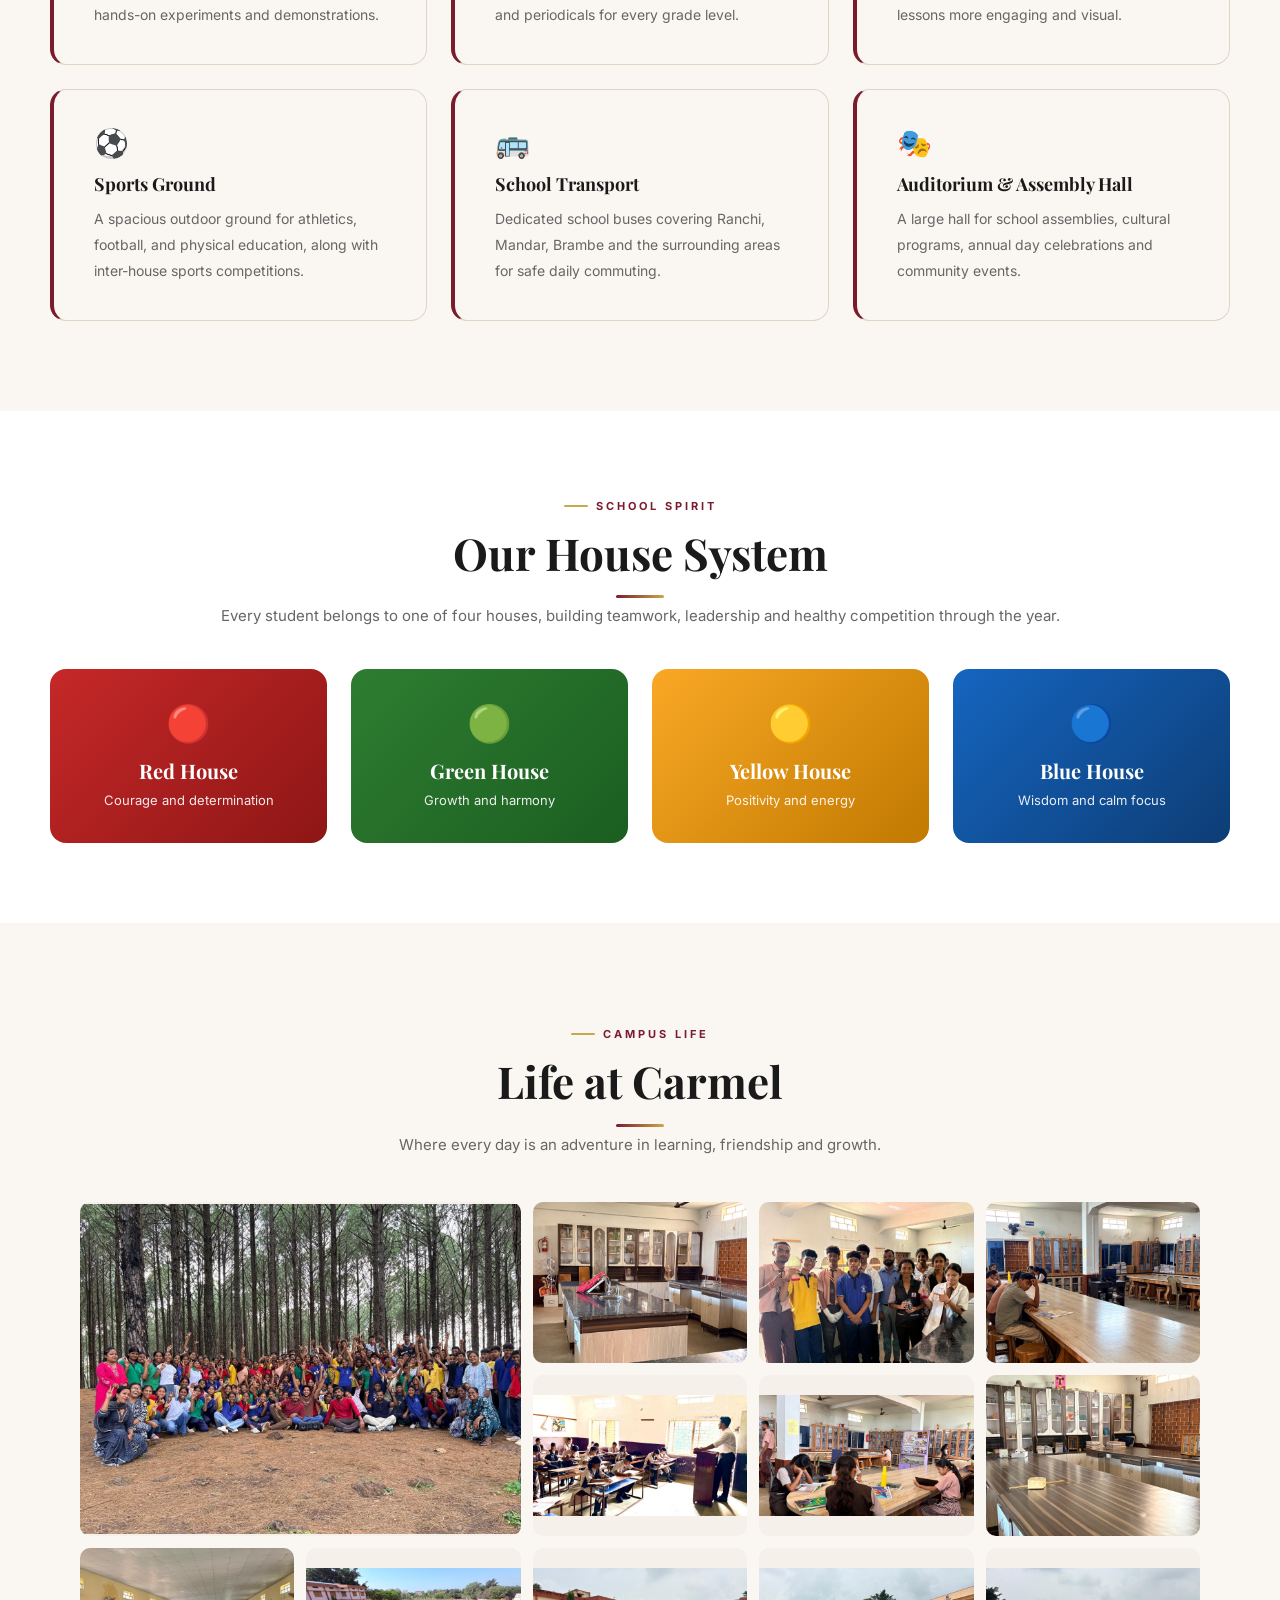
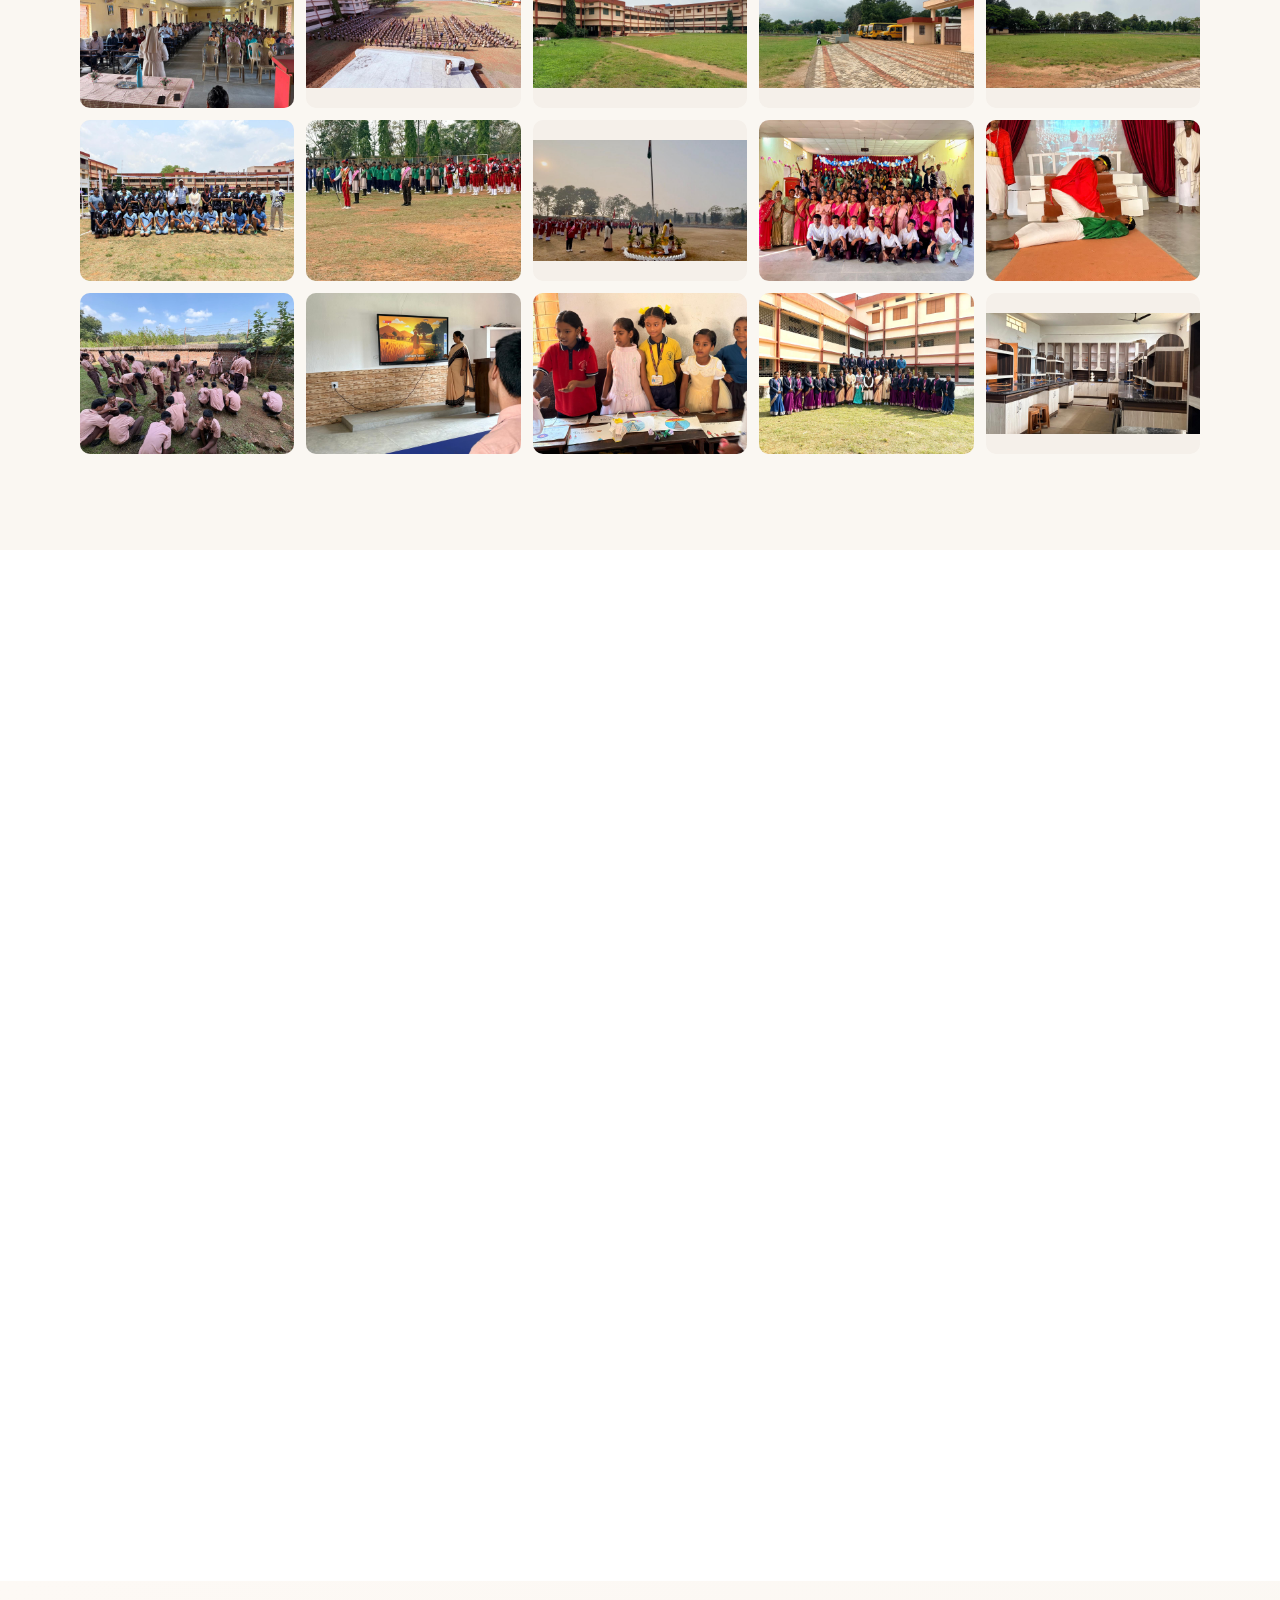
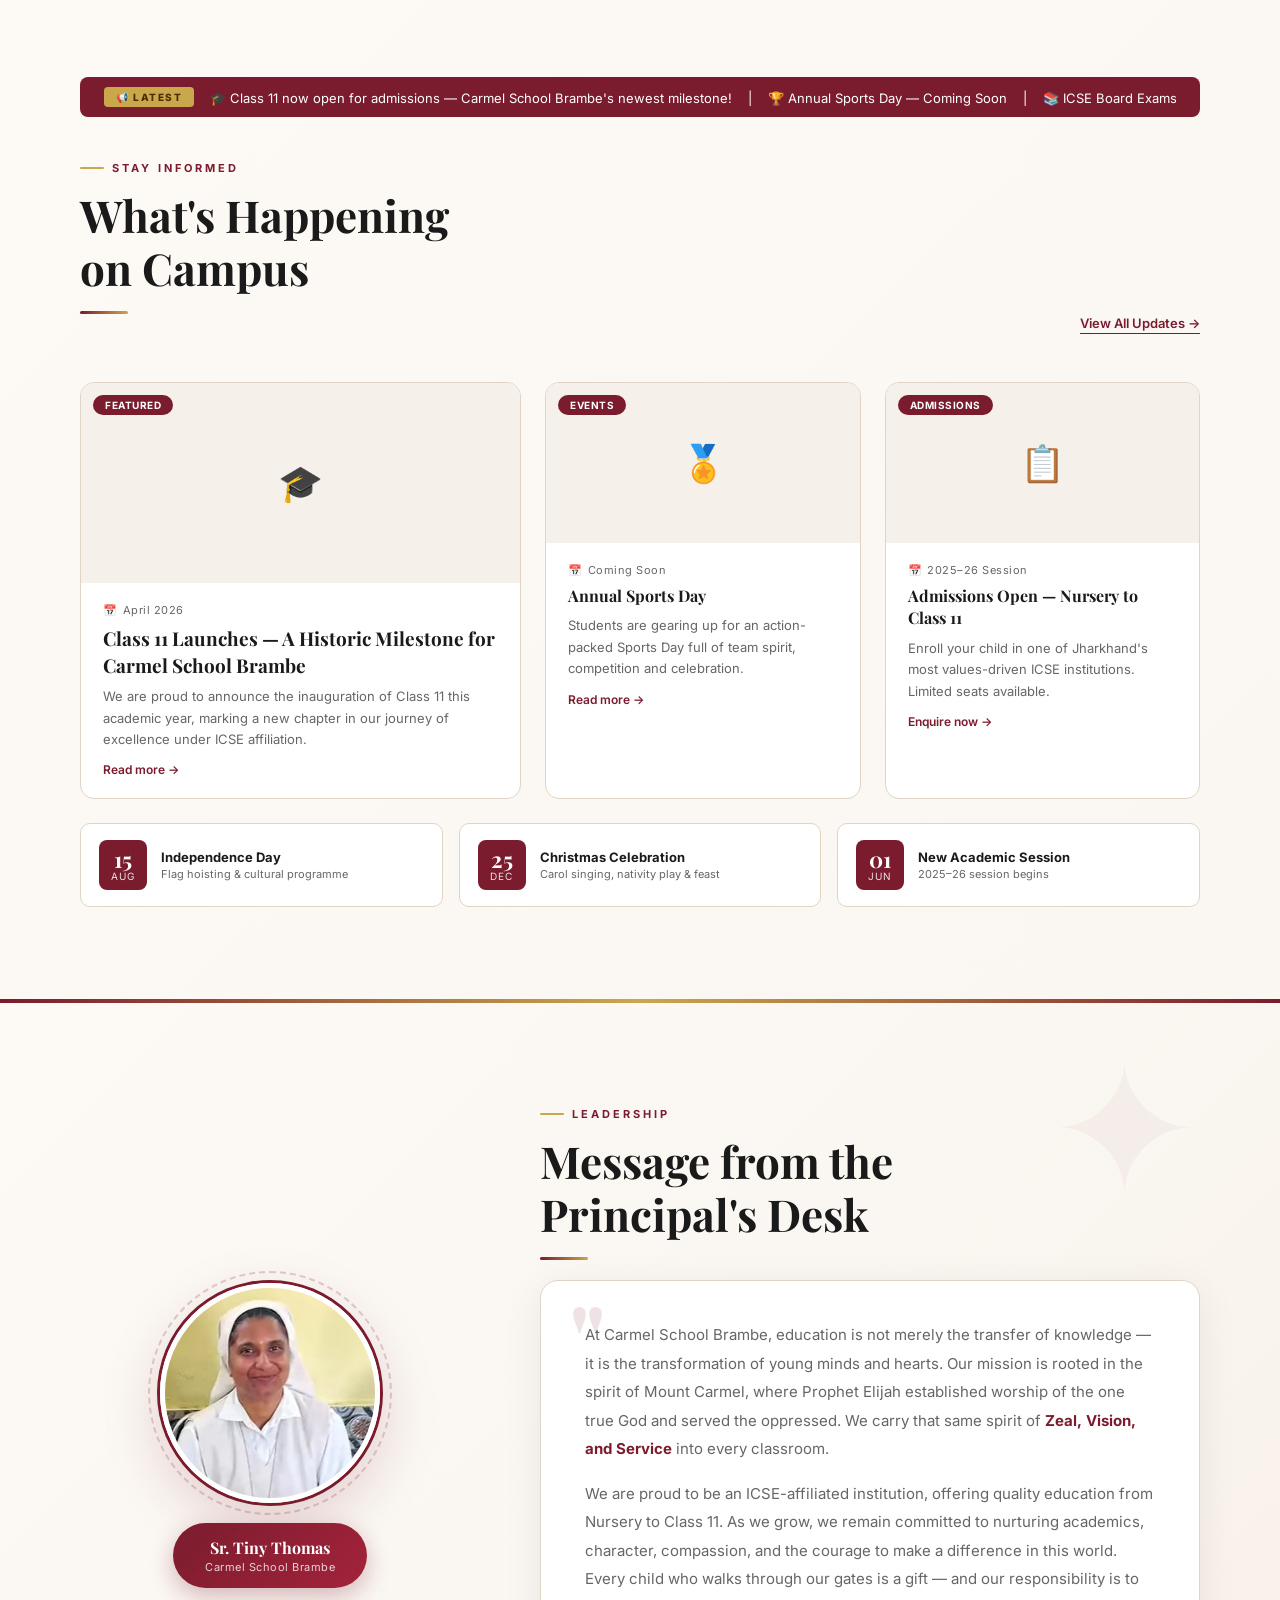
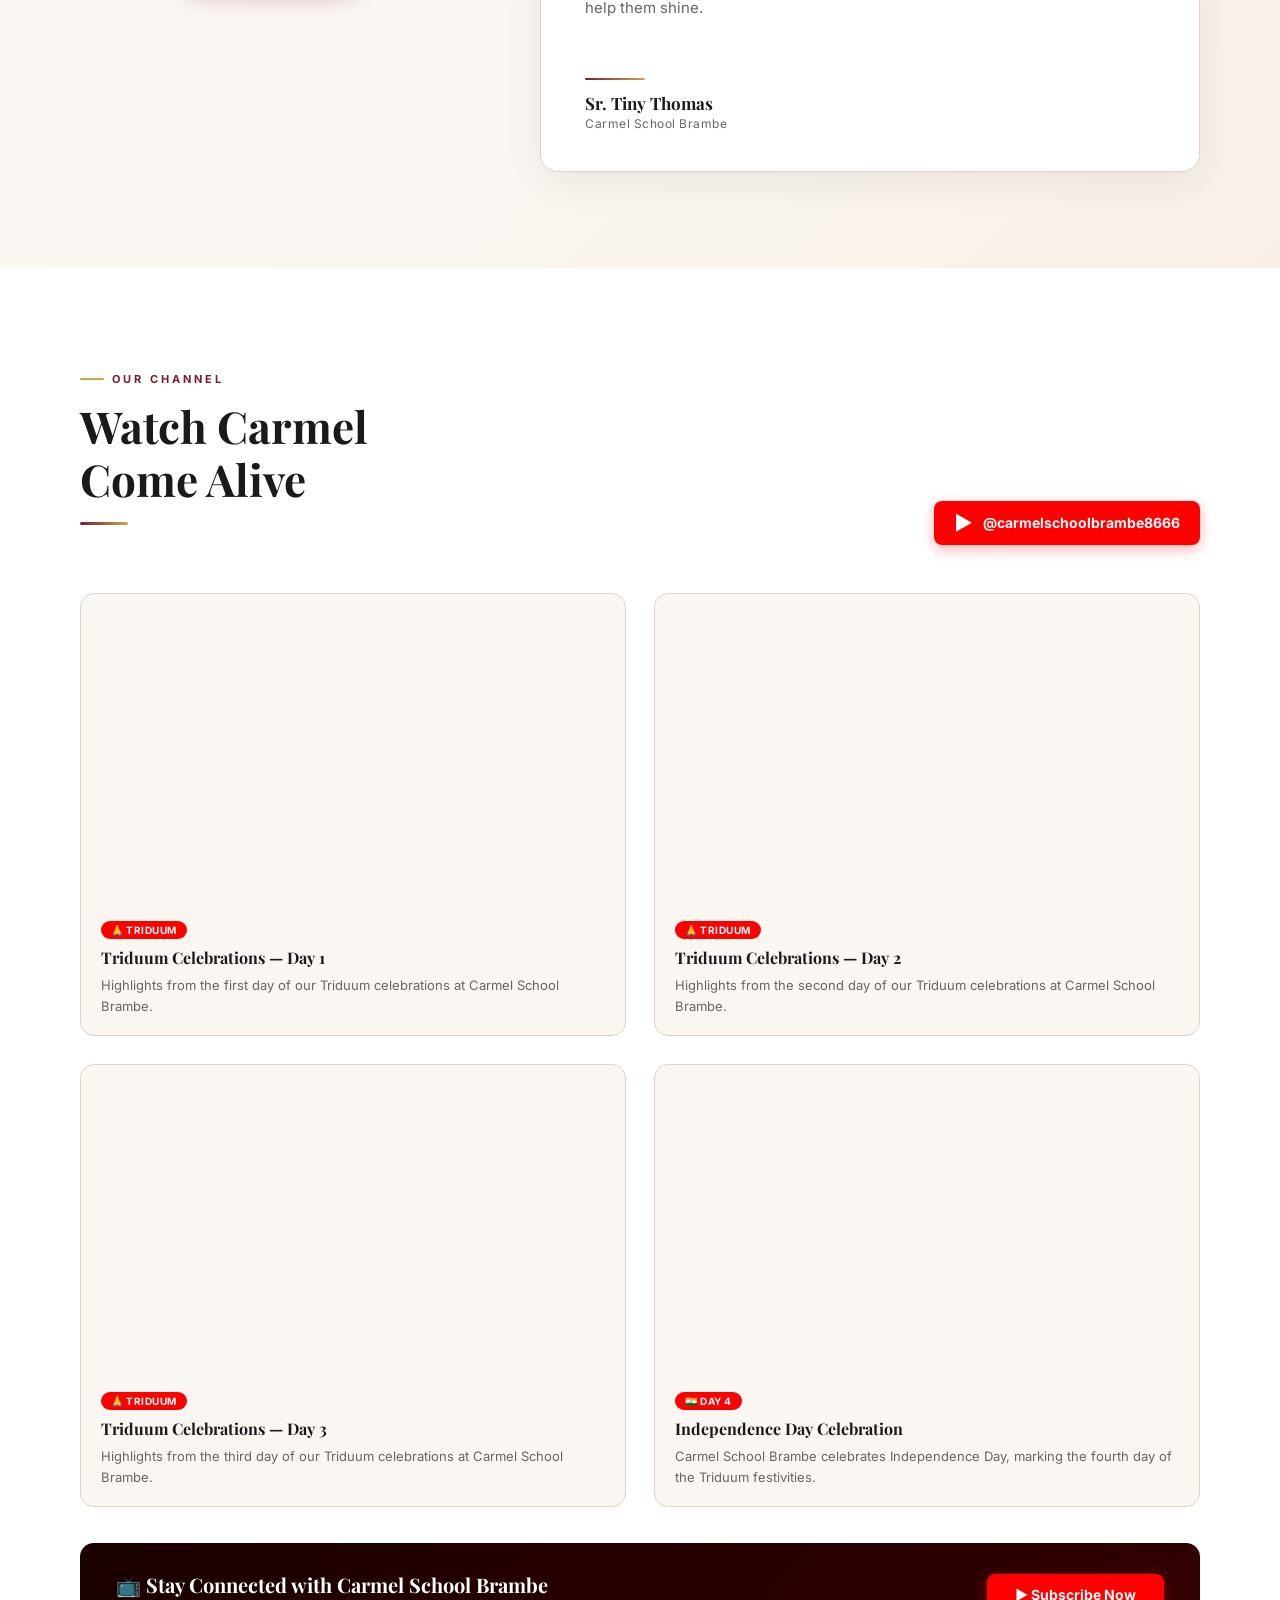
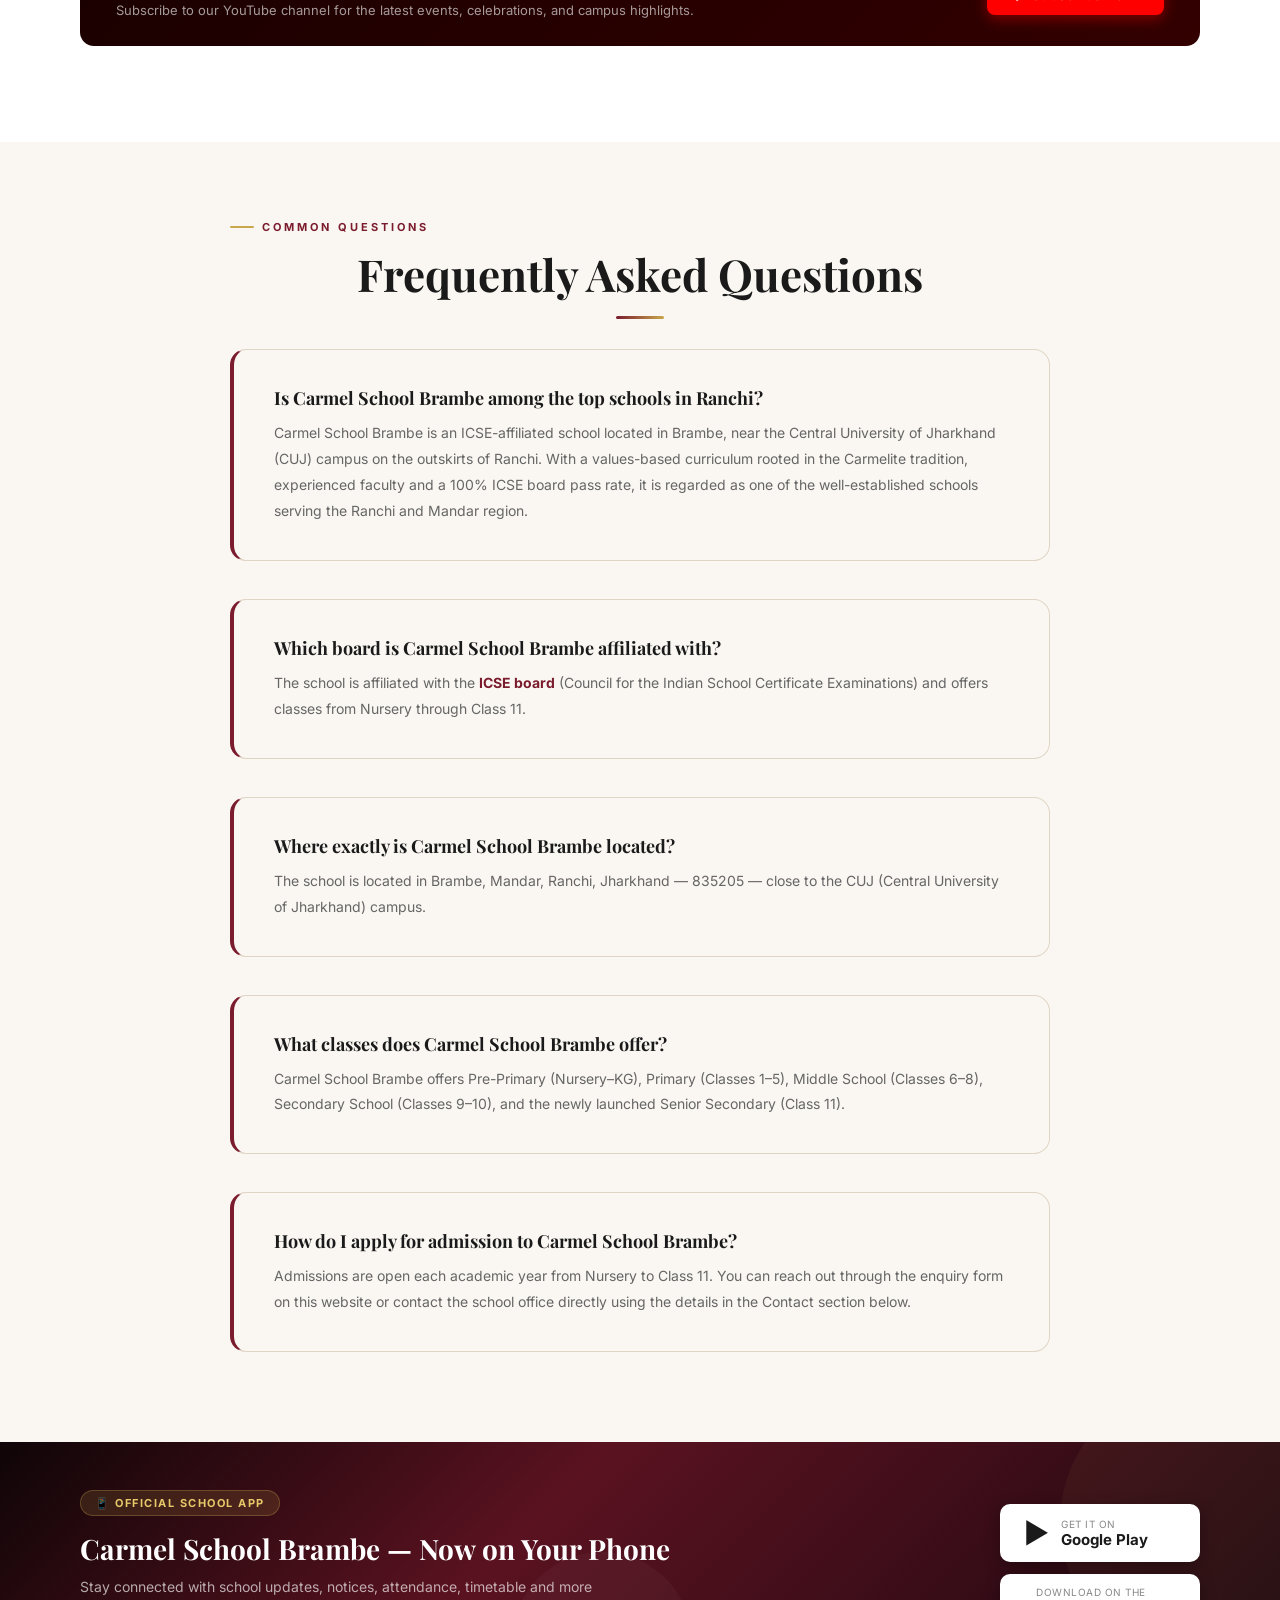
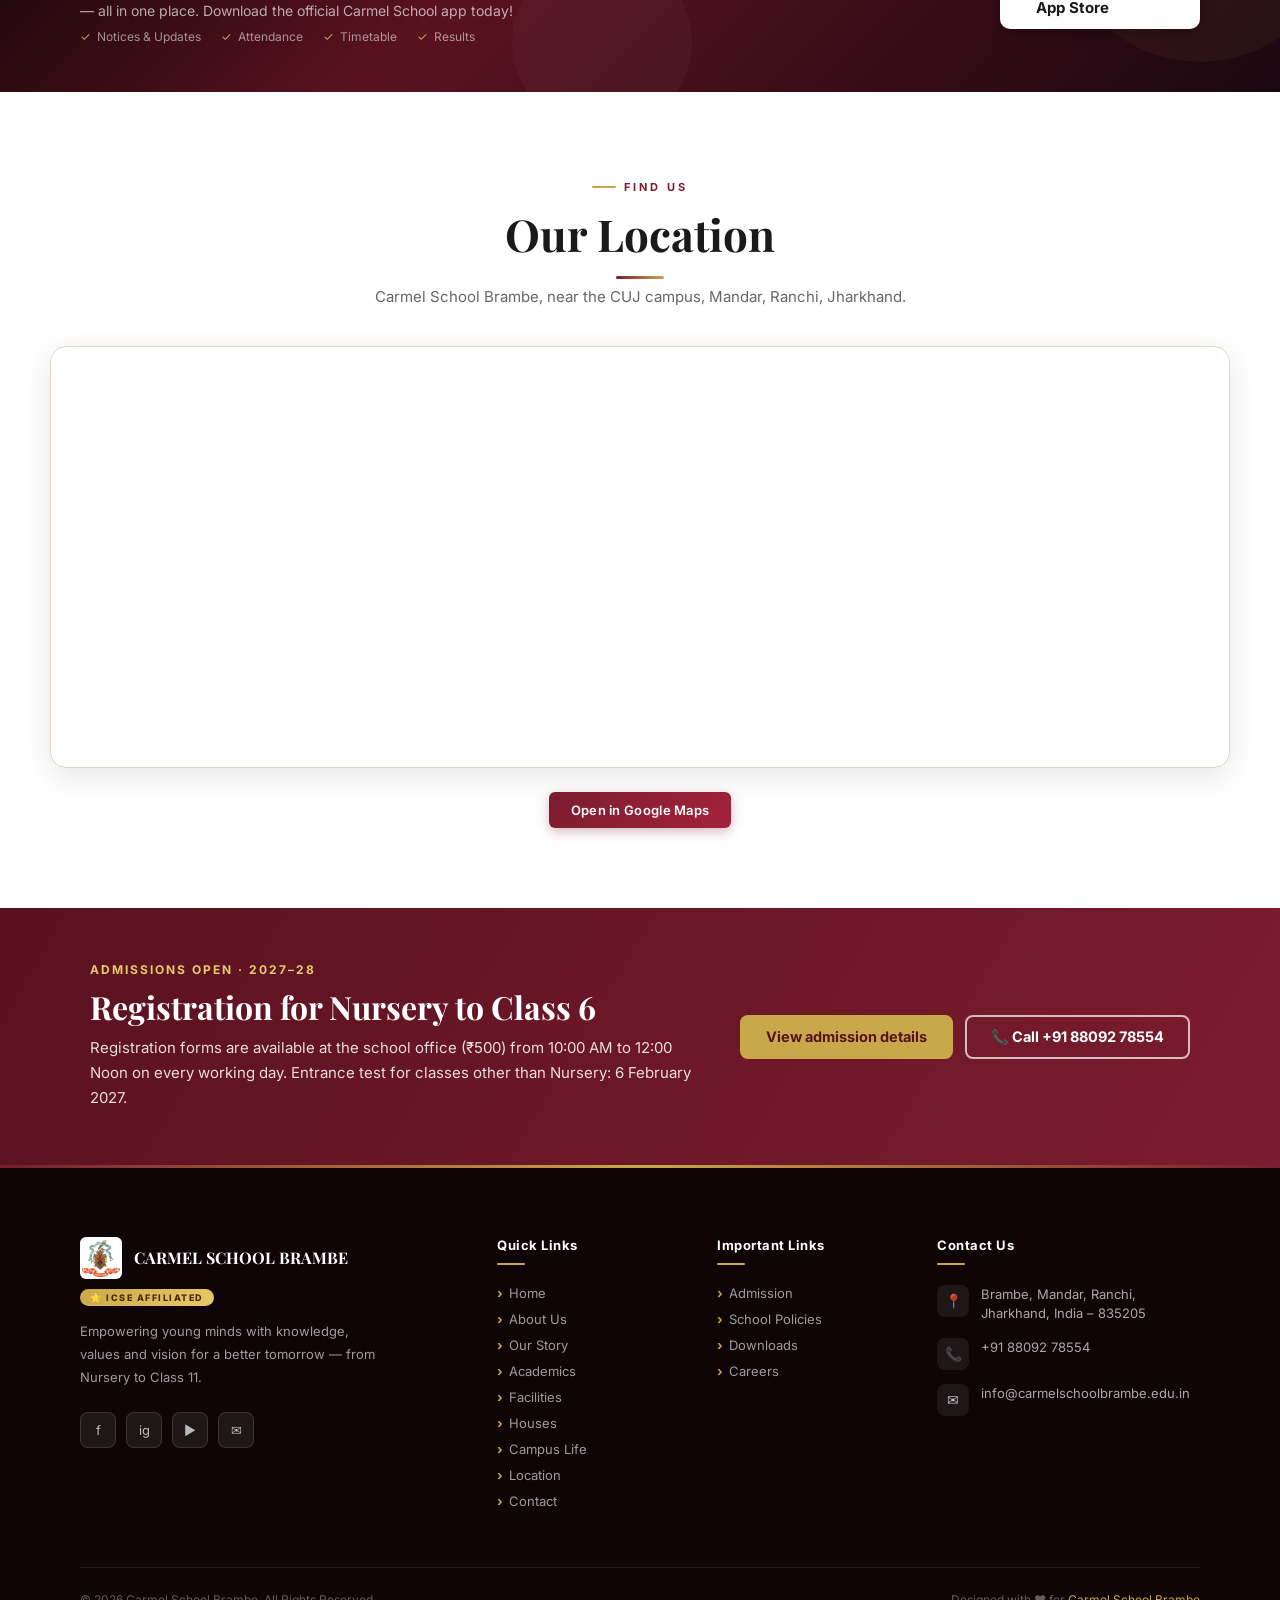
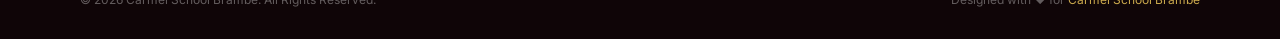
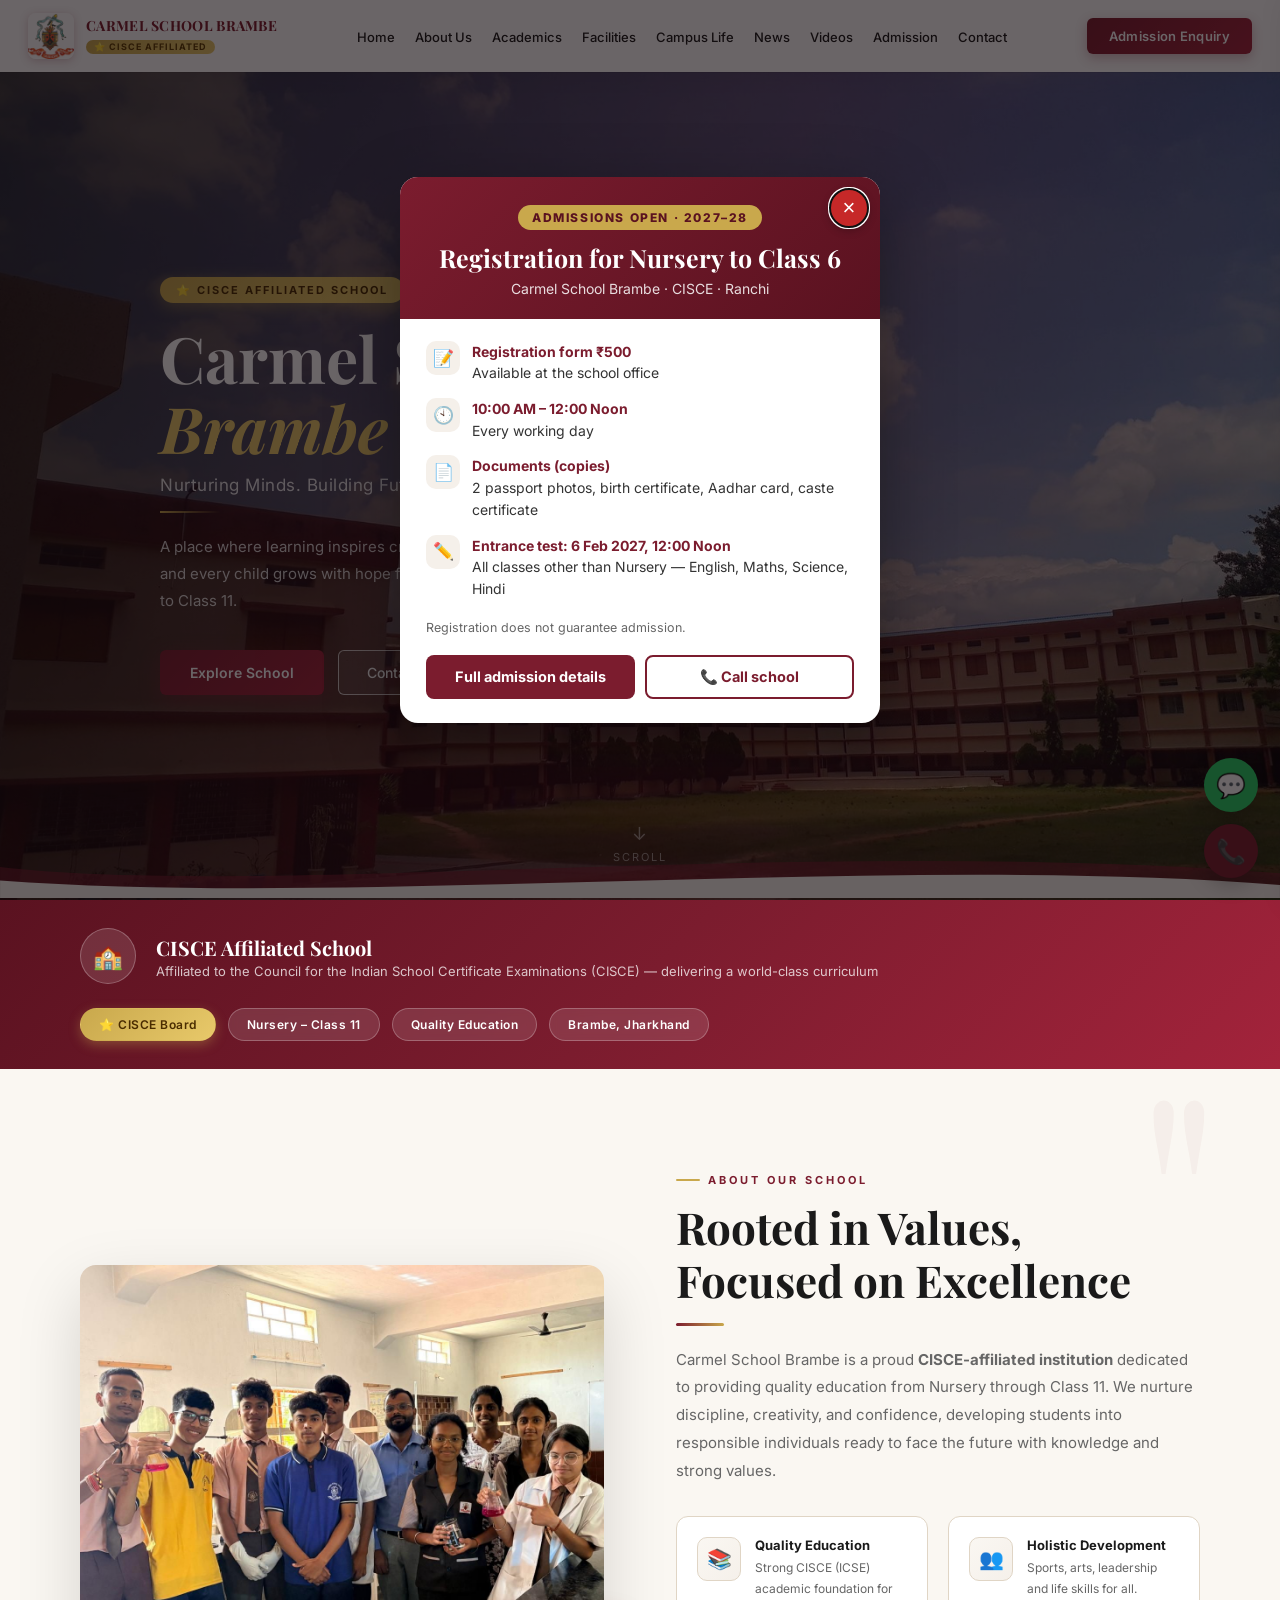
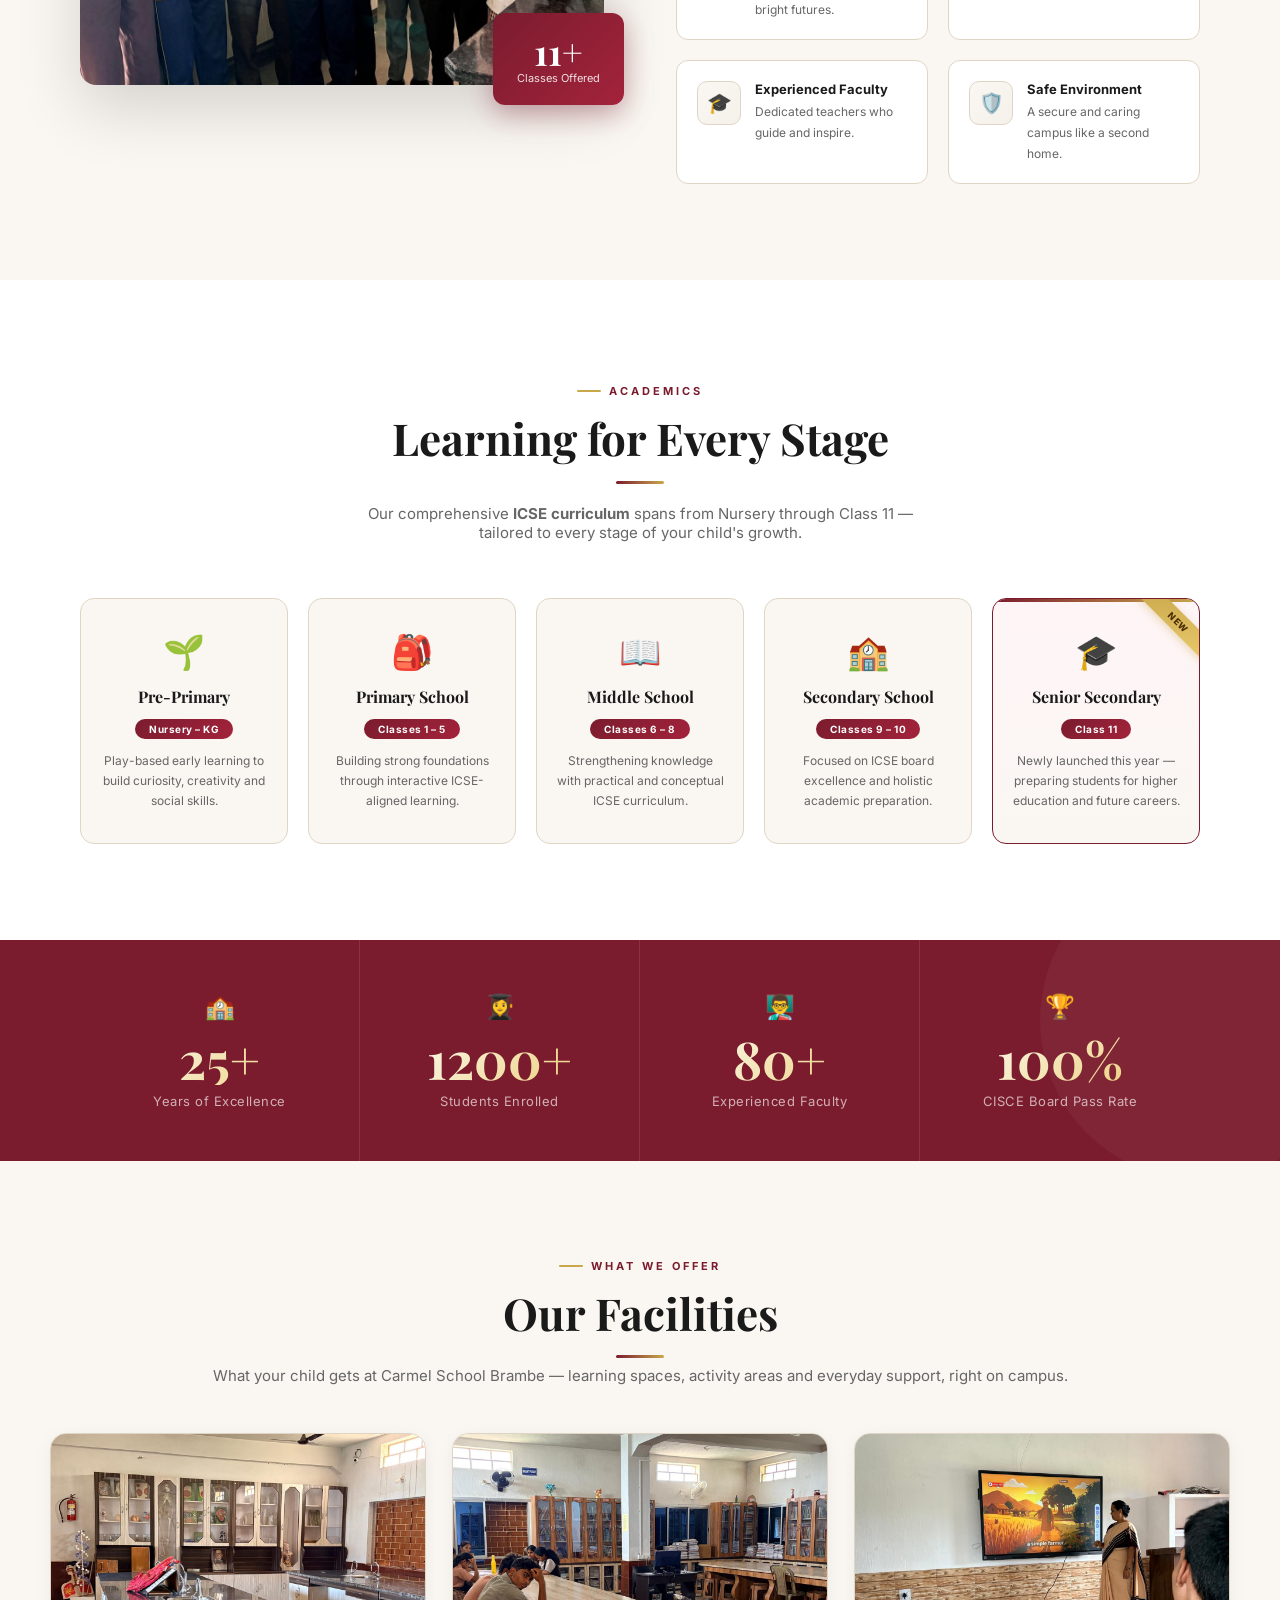
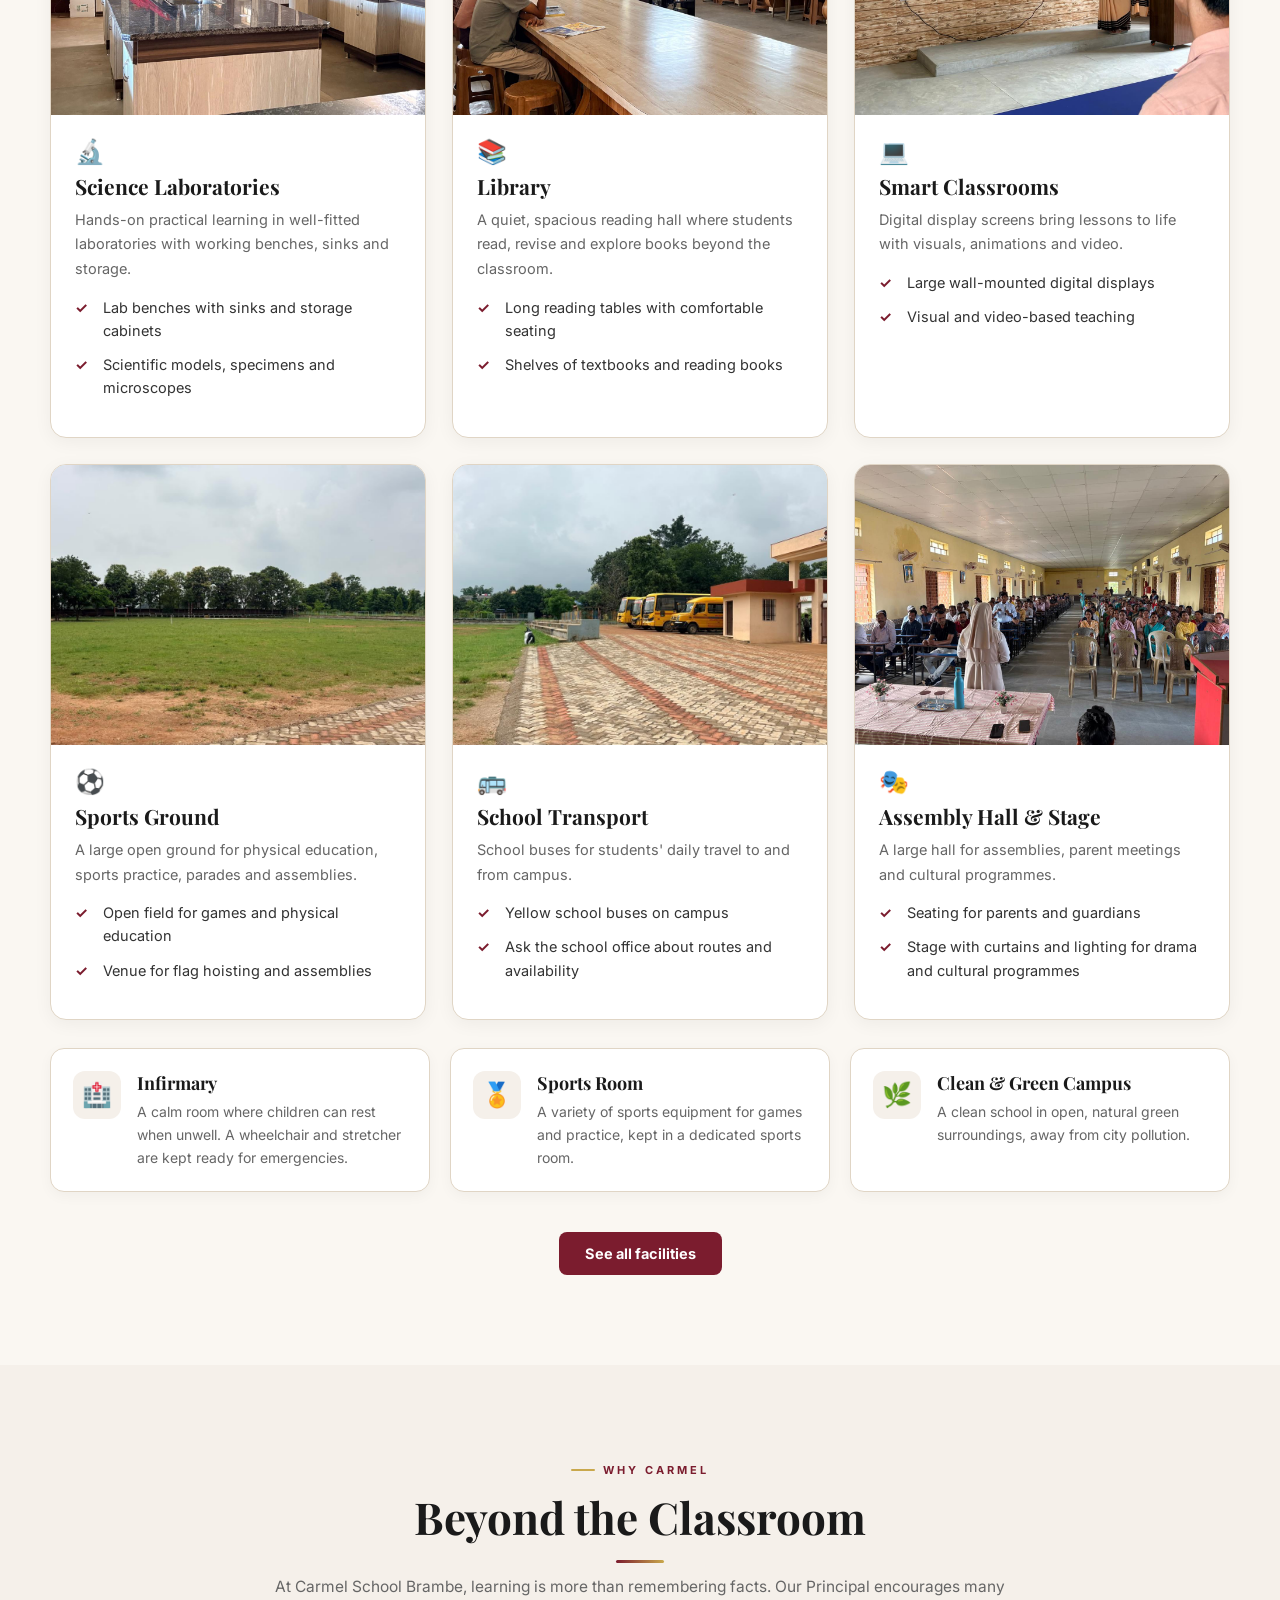
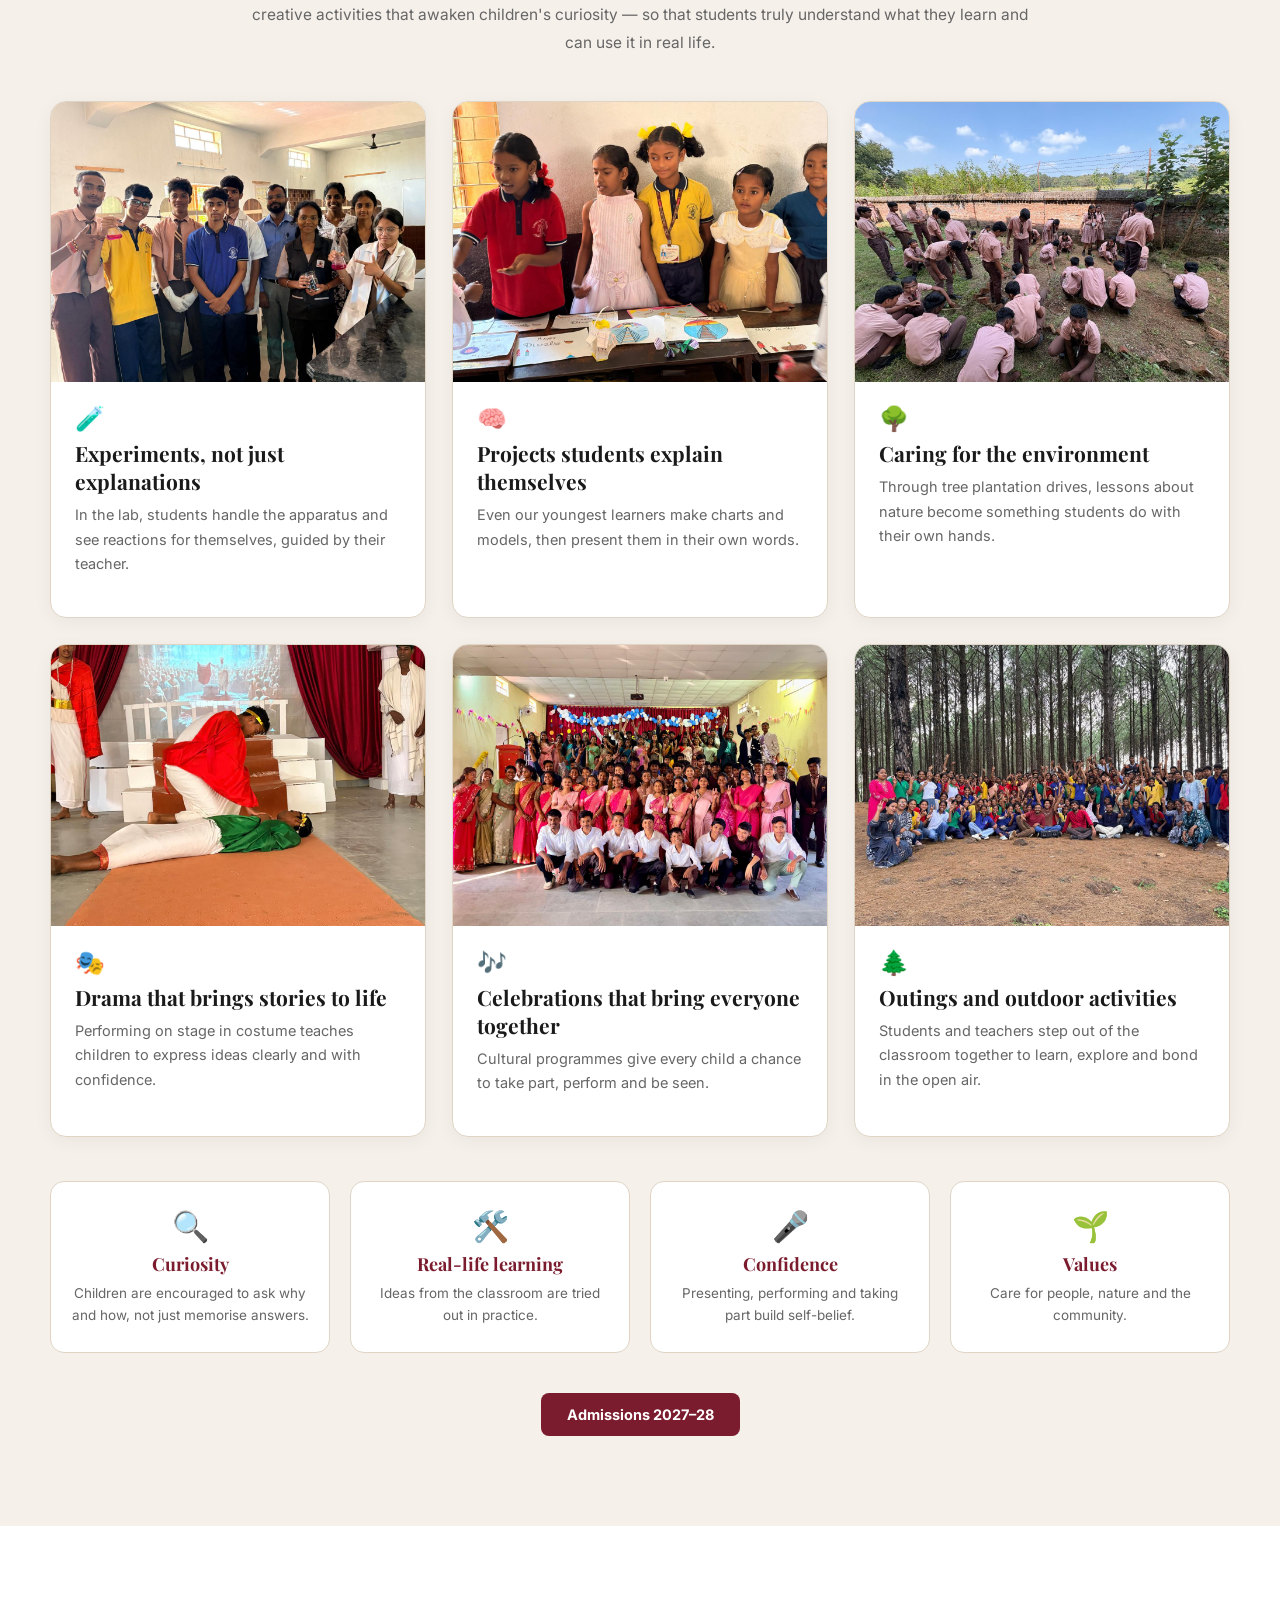
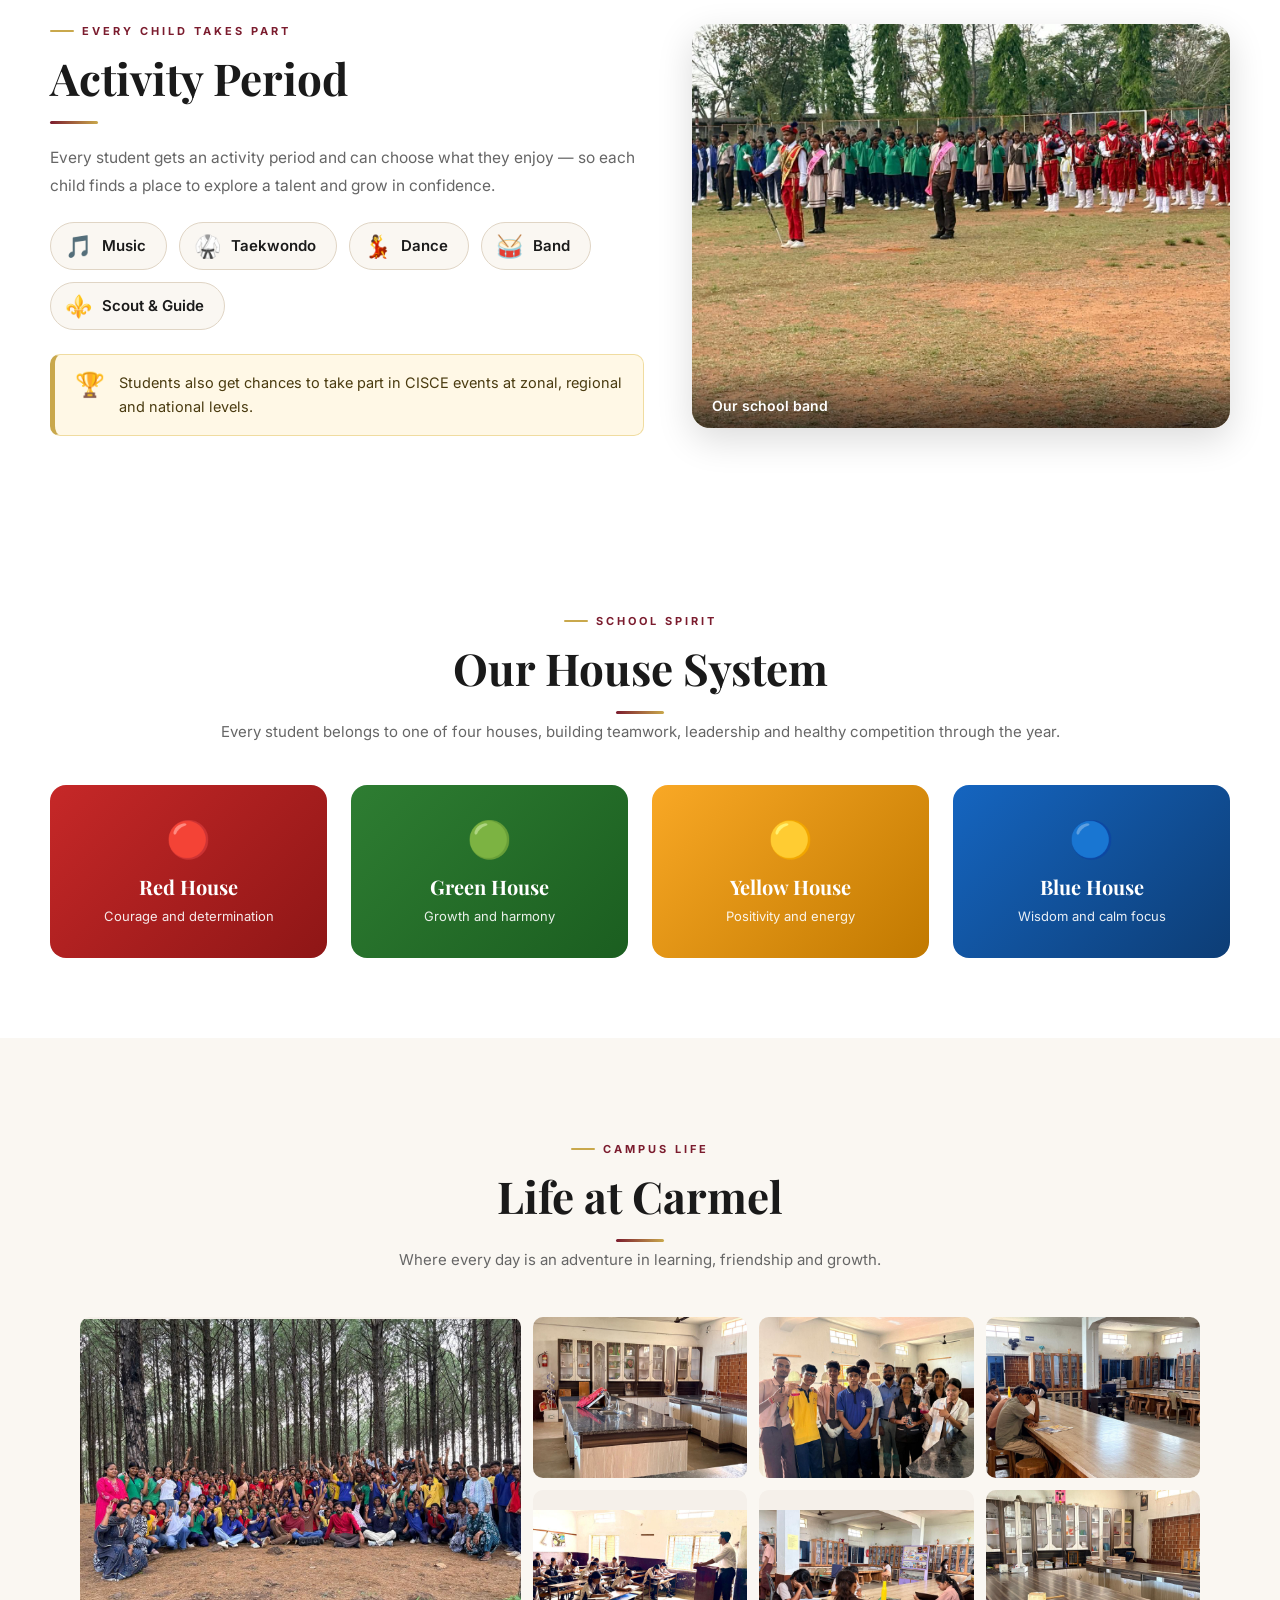
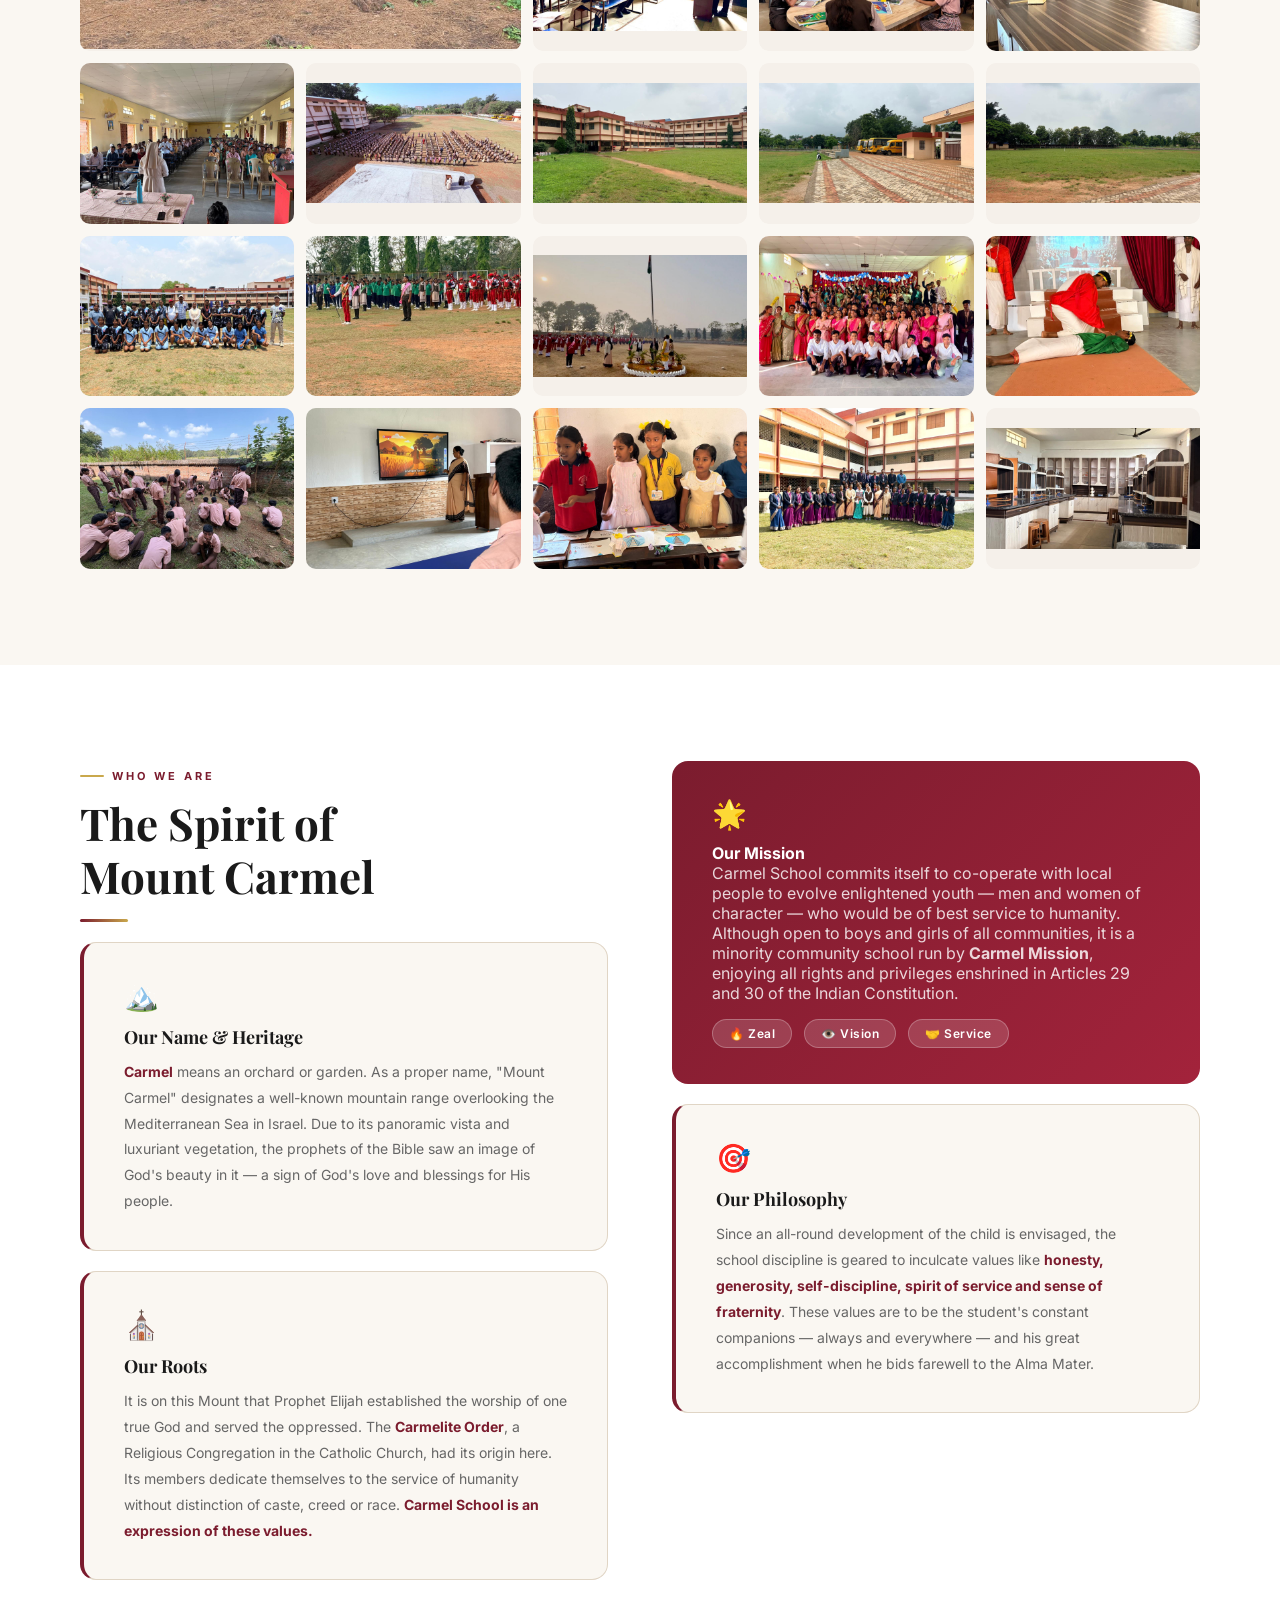
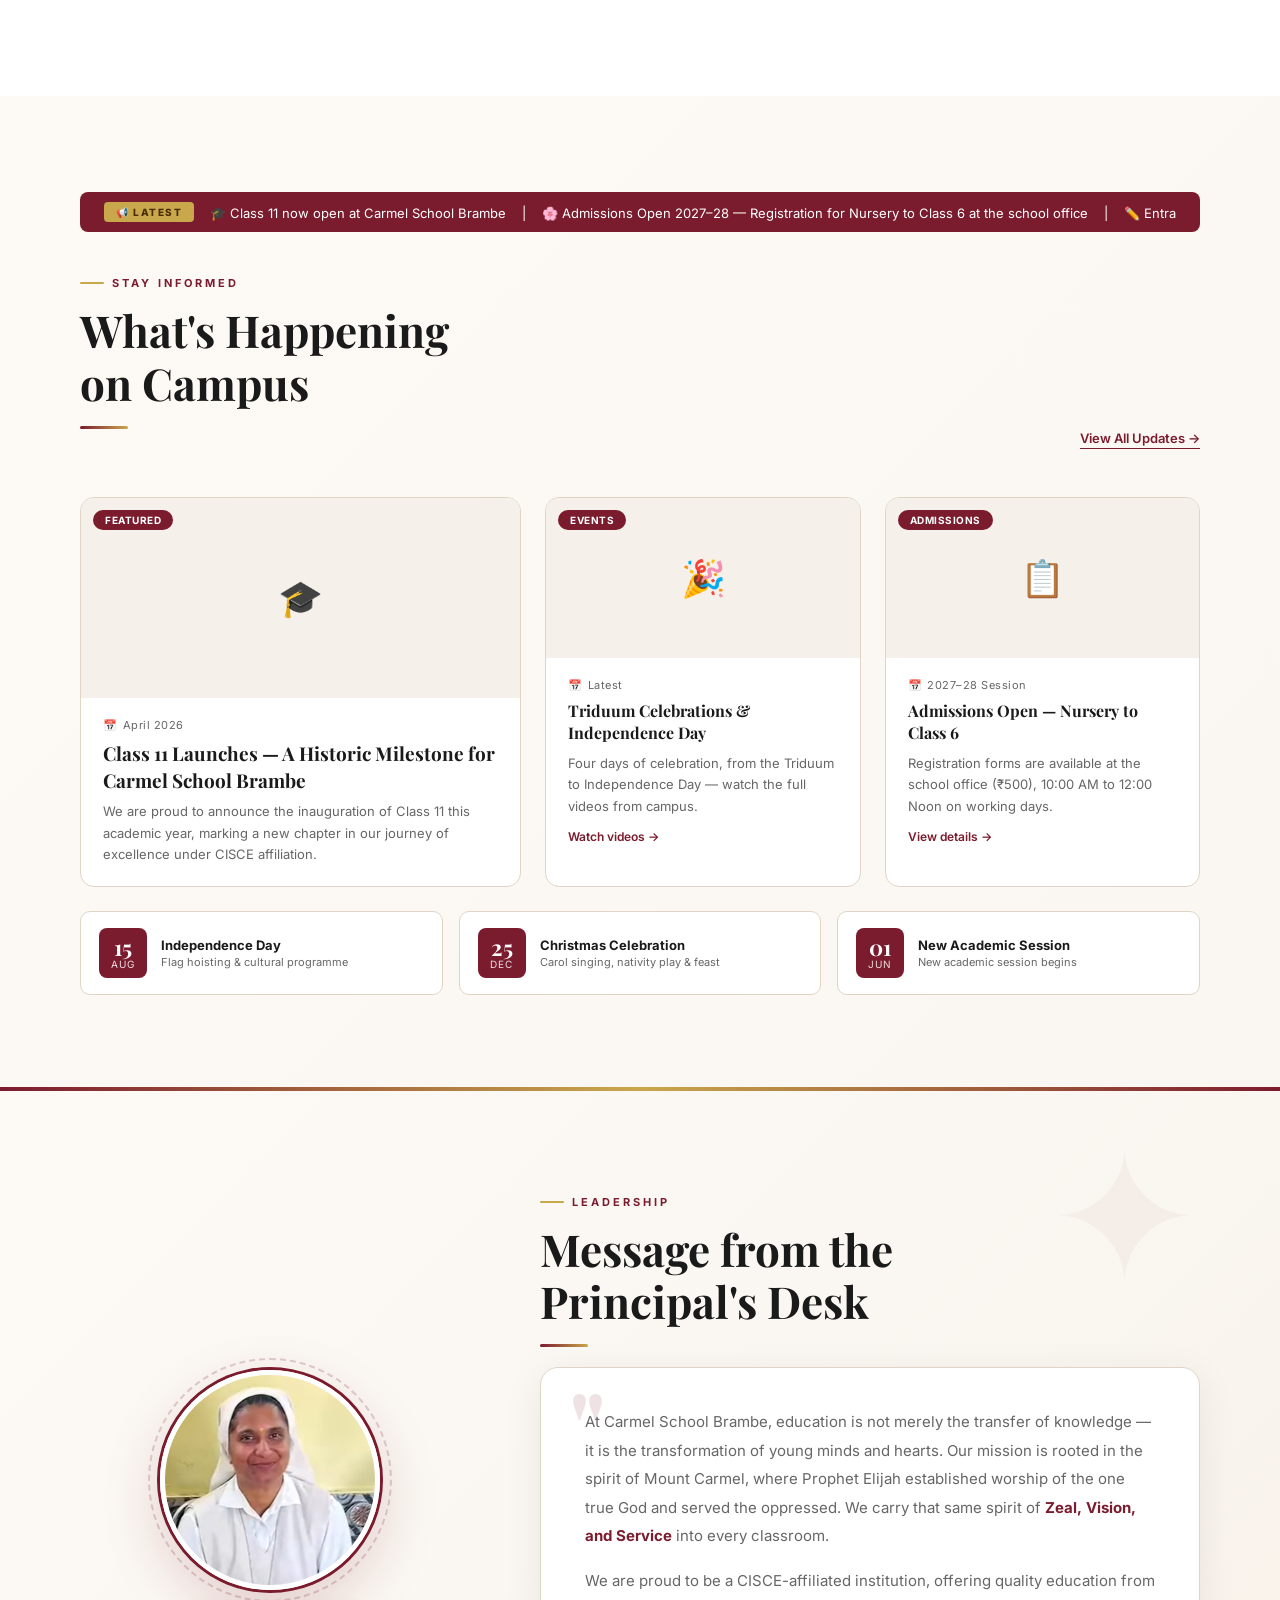
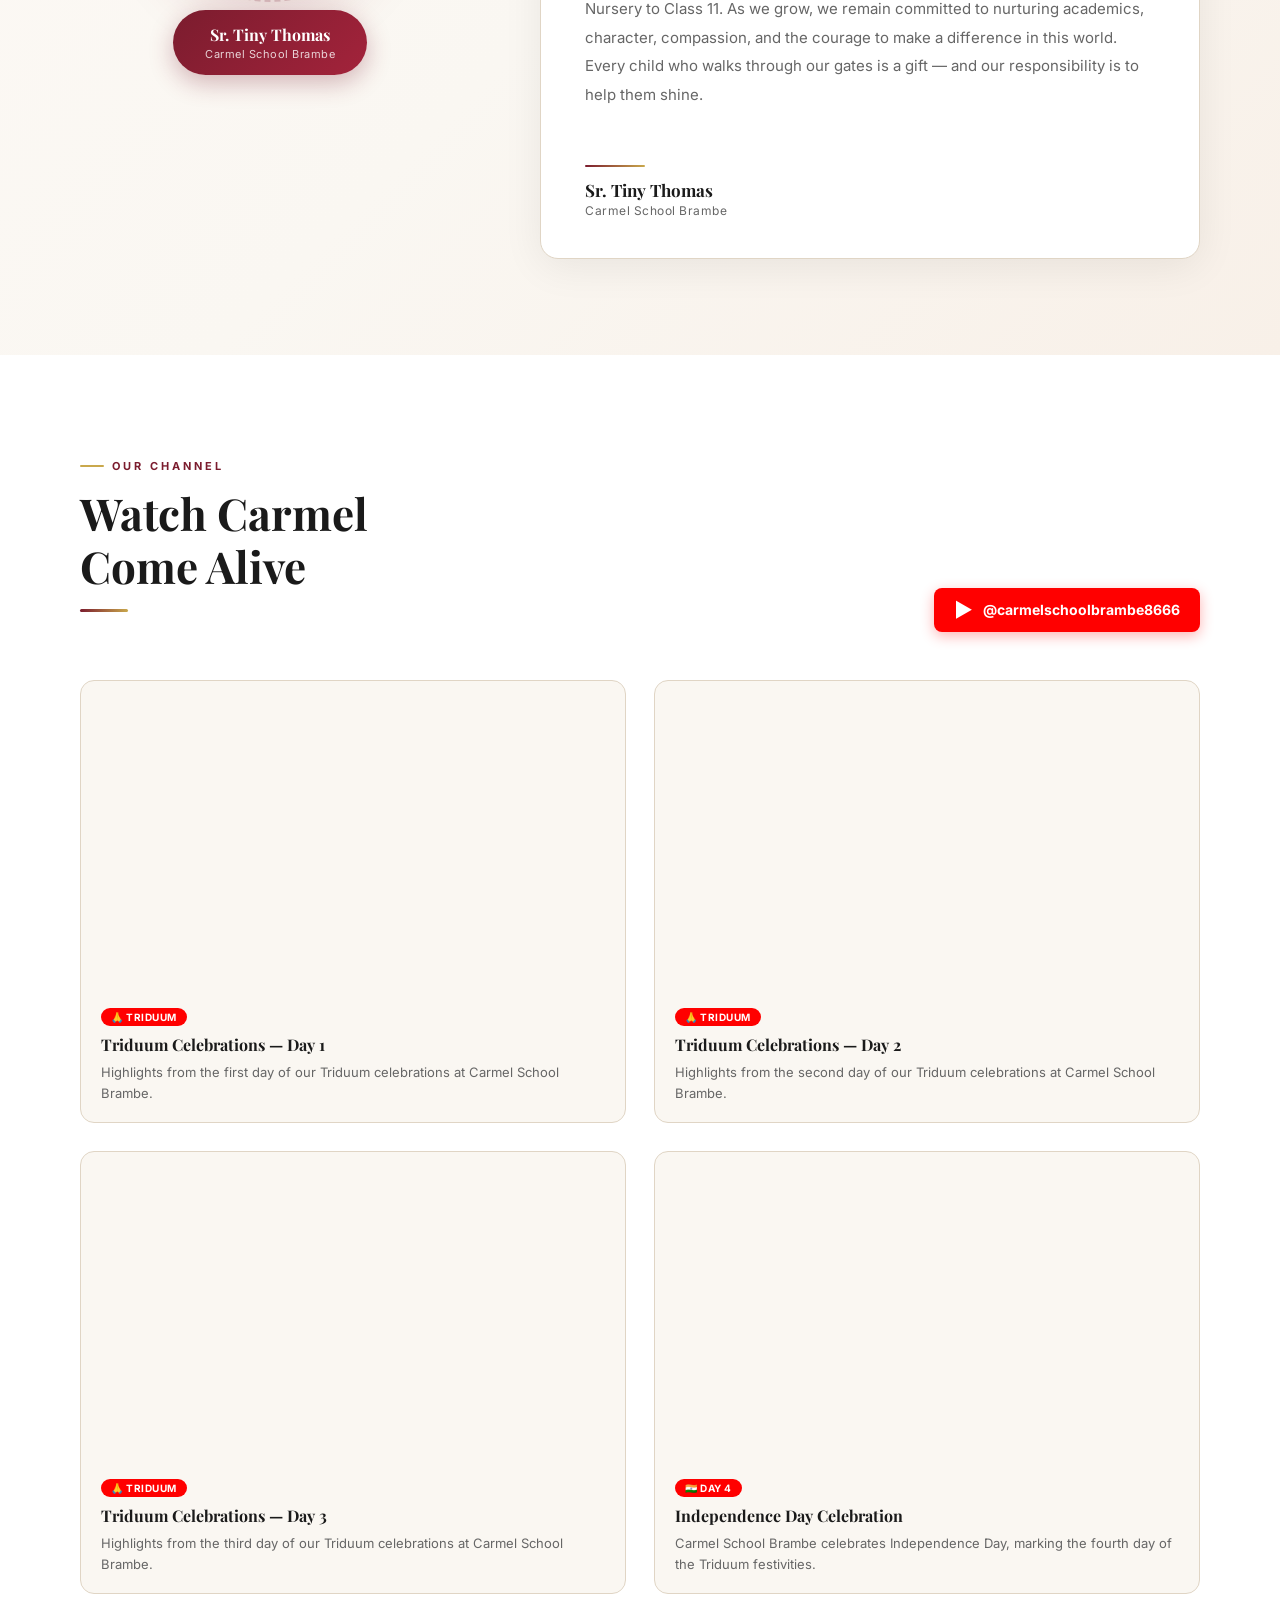
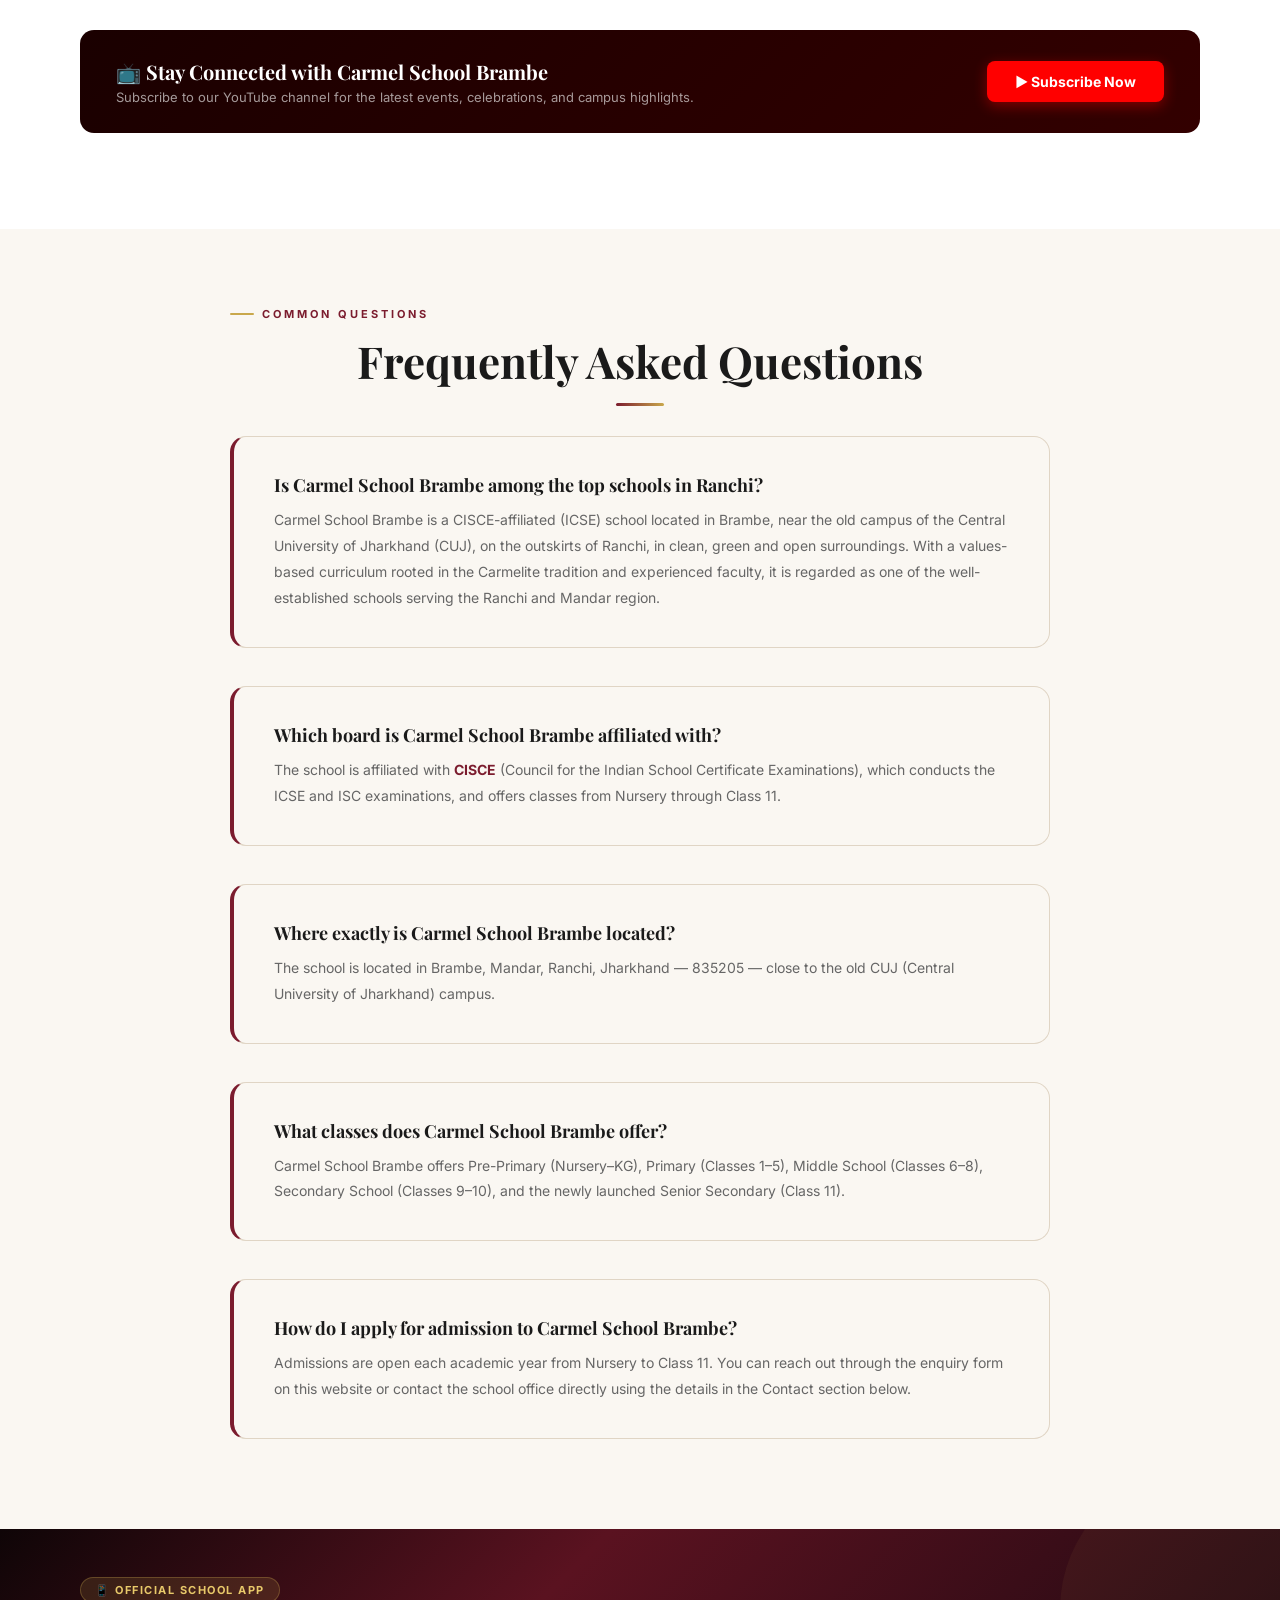
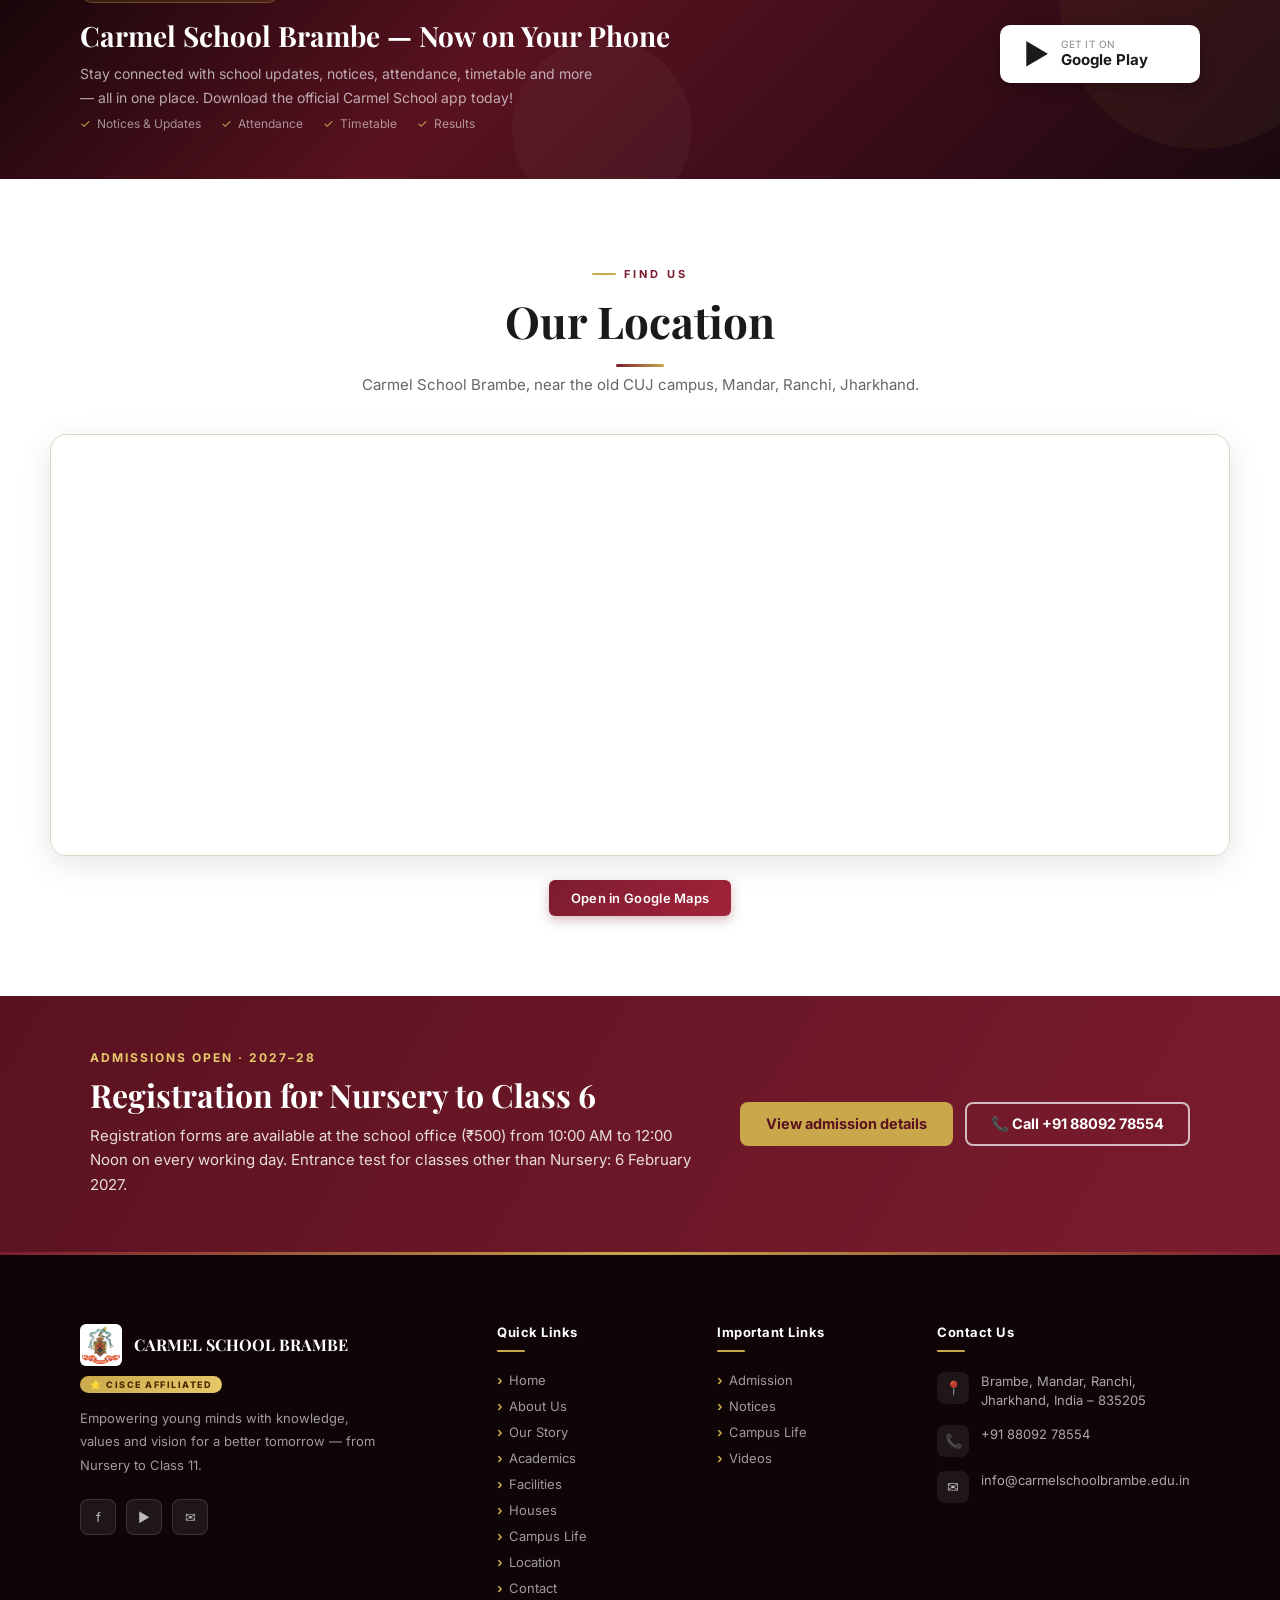
